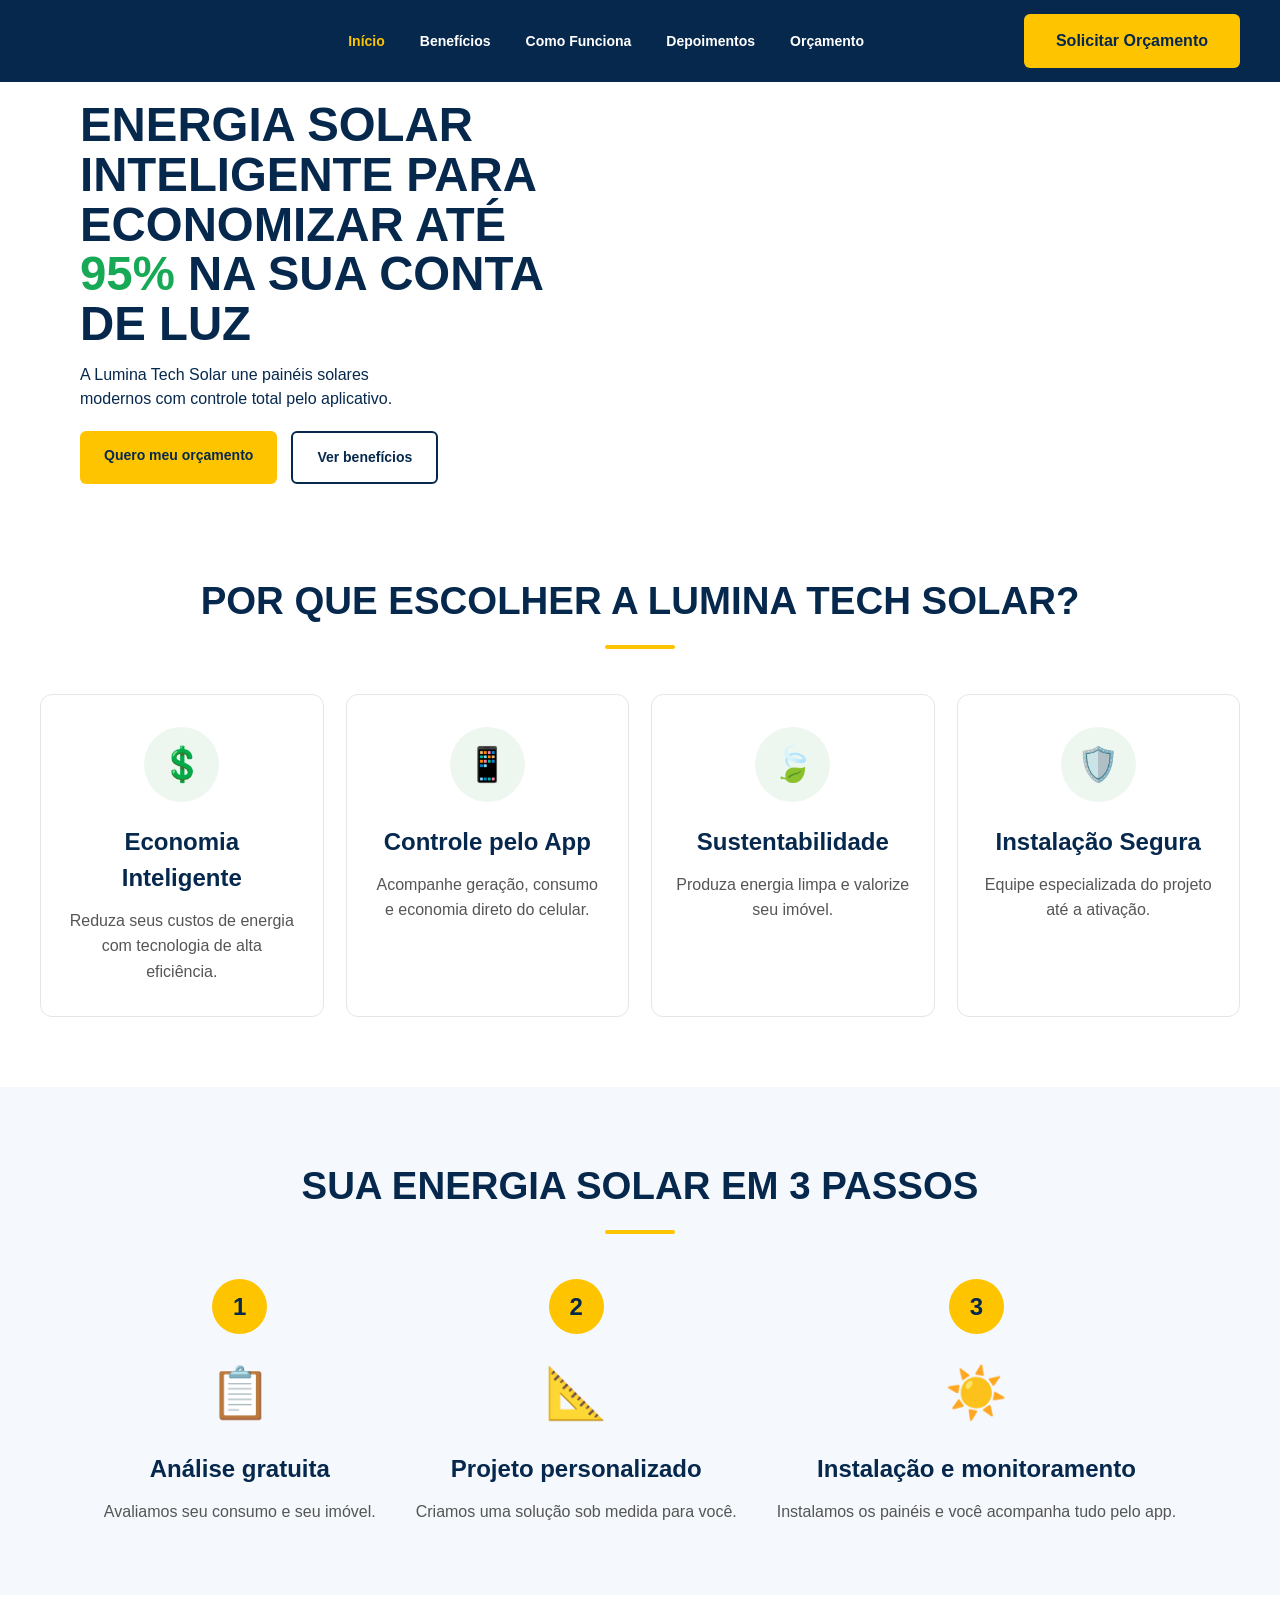
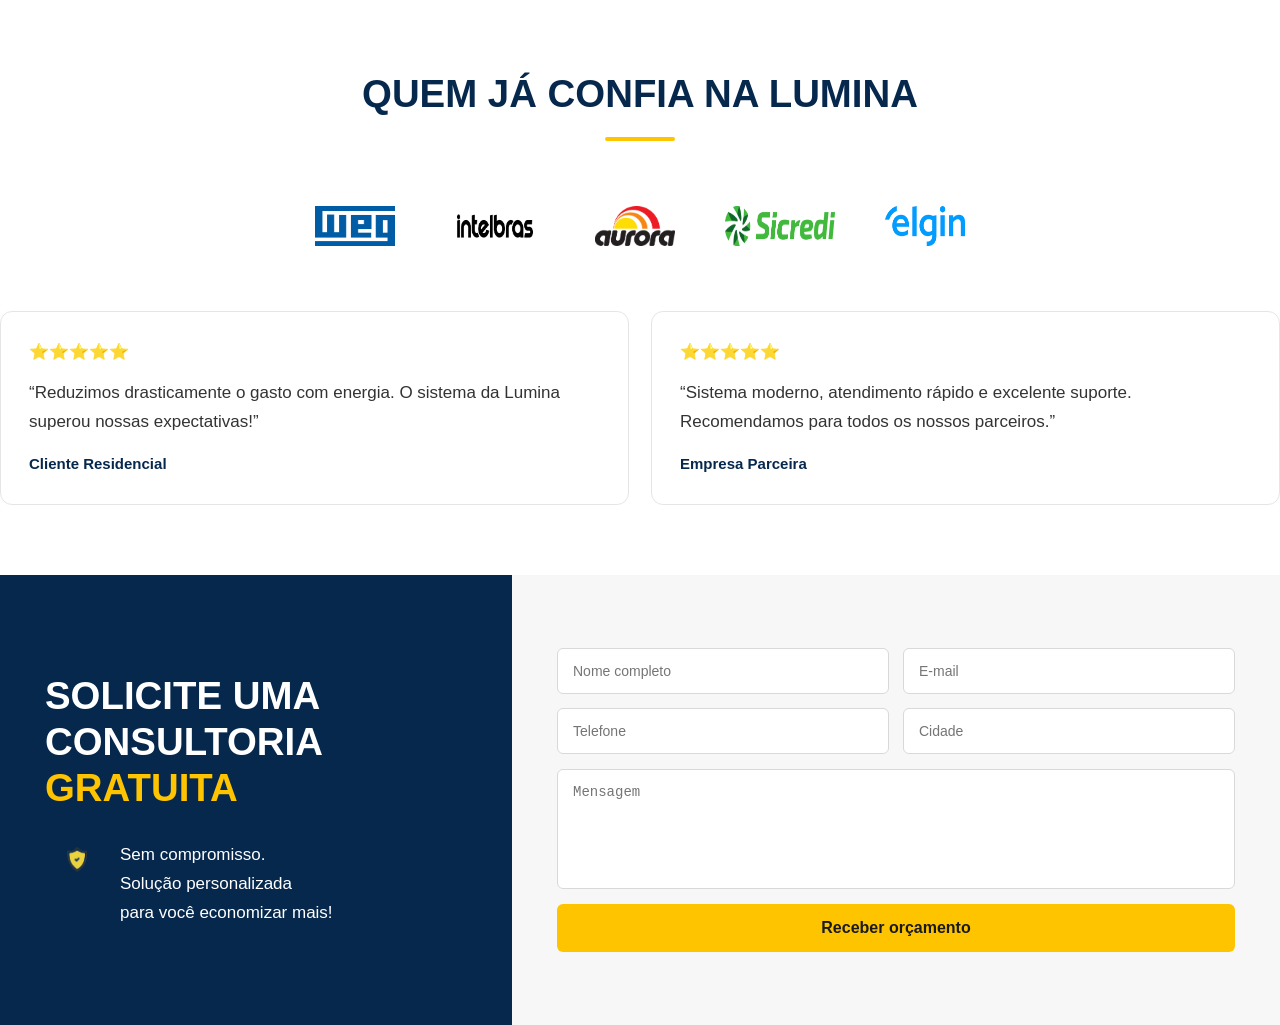
==== HTML/index.html @ a2de1cc2 "arrumei os passos no mobile, e alterei a logo" ====
<!DOCTYPE html>
    <html lang="pt-br">

    <head>
        <meta charset="UTF-8">
        <title>Lumina Tech Solar</title>
        <link rel="stylesheet" href="../CSS/style.css">
    </head>

    <body>

        <header class="topo">
            <div class="logo">
                <img src="../Assets/luminatechsolar.png" alt="Lumina Tech Solar">
                </div>
            </div>

            <nav>
                <a class="ativo" href="#">Início</a>
                <a href="#">Benefícios</a>
                <a href="#">Como Funciona</a>
                <a href="#">Depoimentos</a>
                <a href="#">Orçamento</a>
            </nav>

            <a class="btn-topo" href="#">Solicitar Orçamento</a>
        </header>

        <section class="banner">
            <div class="texto-banner">
                <h1>
                    ENERGIA SOLAR<br>
                    INTELIGENTE PARA<br>
                    ECONOMIZAR ATÉ<br>
                    <strong>95%</strong> NA SUA CONTA<br>
                    DE LUZ
                </h1>

                <p>
                    A Lumina Tech Solar une painéis solares<br>
                    modernos com controle total pelo aplicativo.
                </p>

                <div class="botoes">
                    <a class="btn-amarelo" href="#">Quero meu orçamento</a>
                    <a class="btn-branco" href="#">Ver benefícios</a>
                </div>
            </div>
        </section>

        <section class="beneficios">
            <div class="container">

                <h2>POR QUE ESCOLHER A LUMINA TECH SOLAR?</h2>
                <div class="linha"></div>

                <div class="cards-beneficios">

                    <div class="card">
                        <div class="icone">💲</div>
                        <h3>Economia Inteligente</h3>
                        <p>
                            Reduza seus custos
                            de energia com
                            tecnologia de alta
                            eficiência.
                        </p>
                    </div>

                    <div class="card">
                        <div class="icone">📱</div>
                        <h3>Controle pelo App</h3>
                        <p>
                            Acompanhe geração,
                            consumo e economia
                            direto do celular.
                        </p>
                    </div>

                    <div class="card">
                        <div class="icone">🍃</div>
                        <h3>Sustentabilidade</h3>
                        <p>
                            Produza energia limpa
                            e valorize
                            seu imóvel.
                        </p>
                    </div>

                    <div class="card">
                        <div class="icone">🛡️</div>
                        <h3>Instalação Segura</h3>
                        <p>
                            Equipe especializada
                            do projeto até
                            a ativação.
                        </p>
                    </div>

                </div>

        </section>



        <section class="passos">

            <h2>SUA ENERGIA SOLAR EM 3 PASSOS</h2>
            <div class="linha"></div>

            <div class="etapas">

                <div class="etapa">
                    <div class="numero">1</div>
                    <div class="icone-passo">📋</div>

                    <h3>Análise gratuita</h3>

                    <p>
                        Avaliamos seu consumo
                        e seu imóvel.
                    </p>
                </div>

                <div class="etapa">
                    <div class="numero">2</div>
                    <div class="icone-passo">📐</div>

                    <h3>Projeto personalizado</h3>

                    <p>
                        Criamos uma solução sob
                        medida para você.
                    </p>
                </div>

                <div class="etapa">
                    <div class="numero">3</div>
                    <div class="icone-passo">☀️</div>

                    <h3>Instalação e monitoramento</h3>

                    <p>
                        Instalamos os painéis e você
                        acompanha tudo pelo app.
                    </p>
                </div>

            </div>

        </section>



        <section class="clientes">

            <h2>QUEM JÁ CONFIA NA LUMINA</h2>
            <div class="linha"></div>

            <div class="logos">

            <img src="../assets/weg_logo.png" alt="WEG" width="80px" height="40px"> 
            <img src="../assets/intelbras_logo.webp" alt="Intelbras" width="100px" height="80px">
                <img src="../assets/aurora_logo.png" alt="Aurora" width="80px" height="40px">
                <img src="../assets/sicredi_logo.png" alt="Sicredi" width="110px" height="40px">
                <img src="../assets/elgin_logo.png" alt="Elgin" width="80px" height="40px">

            </div>

            <div class="depoimentos">

                <div class="depoimento">
                    ⭐⭐⭐⭐⭐

                    <p>
                        “Reduzimos drasticamente o gasto
                        com energia. O sistema da Lumina
                        superou nossas expectativas!”
                    </p>

                    <strong>Cliente Residencial</strong>
                </div>

                <div class="depoimento">
                    ⭐⭐⭐⭐⭐

                    <p>
                        “Sistema moderno, atendimento rápido
                        e excelente suporte. Recomendamos
                        para todos os nossos parceiros.”
                    </p>

                    <strong>Empresa Parceira</strong>
                </div>

            </div>
            </div>
        </section>

        <section class="orcamento">
            <div class="parte-azul">
                <div class="mensagem-parte-azul">
                    SOLICITE UMA <br>CONSULTORIA <br><strong>GRATUITA</strong>
                </div>
                <div class="outra-mensagem-parte-azul">
                    <img src="../assets/escudo_imagem.png" alt="" width="35px" height="35px">
                    <p>Sem compromisso. <br> Solução personalizada <br> para você economizar mais!</p>
                </div>
            </div>

            <div class="formulario">
                <div class="campos">
                    <input type="text" placeholder="Nome completo">
                    <input type="email" placeholder="E-mail">
                    <input type="tel" placeholder="Telefone">
                    <input type="text" placeholder="Cidade">
                </div>
                <textarea placeholder="Mensagem"></textarea>
                <button type="submit">Receber orçamento</button>
            </div>
        </section>

    </body>

    </html>
---- CSS/style.css ----
/* RESET */

* {
  margin: 0;
  padding: 0;
  box-sizing: border-box;
}

/* VARIÁVEIS */

:root {
  --azul: #06284d;
  --azul-claro: #f5f8fc;
  --amarelo: #ffc400;
  --verde: #18a957;
  --cinza: #555;
  --borda: #e5e5e5;
  --branco: #ffffff;

  --radius: 6px;
  --radius-lg: 12px;

  --transition: 0.3s;
  --shadow-hover: 0 10px 25px rgba(0, 0, 0, 0.08);
}

/* BASE */

html {
  scroll-behavior: smooth;
}

body {
  font-family: Arial, Helvetica, sans-serif;
  background: var(--branco);
  color: var(--azul);

  line-height: 1.5;
  overflow-x: hidden;
}

.container {
  width: 100%;
  max-width: 1450px;
  margin: 0 auto;
  padding: 0 40px;
}

/* TÍTULOS */

.beneficios h2,
.passos h2,
.clientes h2 {
  font-size: clamp(26px, 3vw, 42px);
  font-weight: 900;
  color: var(--azul);
  text-align: center;
}

.linha {
  width: 70px;
  height: 4px;
  margin: 15px auto 45px;

  background: var(--amarelo);
  border-radius: 999px;
}

/* HEADER */

.topo {
  height: 82px;
  padding: 0 40px;

  background: var(--azul);

  display: flex;
  align-items: center;
  justify-content: space-between;
}

.logo {
  display: flex;
  align-items: center;
  gap: 10px;

  height: 100%;
}

.logo img {
  height: 150px;
  width: auto;

  object-fit: contain;

  display: block;
}

.logo:hover {
  opacity: 0.9;
  transition: var(--transition);
}

nav {
  display: flex;
  align-items: center;
  gap: 35px;
}

nav a {
  color: var(--branco);

  text-decoration: none;
  font-size: 14px;
  font-weight: bold;

  transition: var(--transition);
}

nav a:hover,
nav .ativo {
  color: var(--amarelo);
}

/* BOTÕES */

.btn-topo,
.btn-amarelo,
.btn-branco,
button[type="submit"] {
  border-radius: var(--radius);
  font-weight: bold;
  transition: var(--transition);
}

.btn-topo,
.btn-amarelo {
  background: var(--amarelo);
  color: var(--azul);
}

.btn-topo {
  padding: 15px 32px;
  text-decoration: none;
}

.btn-amarelo,
.btn-branco {
  padding: 14px 24px;

  text-decoration: none;
  font-size: 14px;
}

.btn-branco {
  background: var(--branco);
  color: var(--azul);
  border: 2px solid var(--azul);
}

.btn-topo:hover,
.btn-amarelo:hover,
.btn-branco:hover {
  transform: translateY(-2px);
}

button[type="submit"] {
  width: 100%;
  padding: 15px;

  border: none;
  cursor: pointer;

  background: var(--amarelo);
  color: #1a1a1a;

  font-size: 16px;
}

button[type="submit"]:hover {
  background: #e6b000;
}

/* BANNER */

.banner {
  height: 420px;
  padding: 20px 80px;

  display: flex;
  align-items: center;

  background-image:
    linear-gradient(
      to right,
      rgba(255, 255, 255, 0.96) 0%,
      rgba(255, 255, 255, 0.78) 35%,
      rgba(255, 255, 255, 0.12) 65%
    ),
    url("https://images.unsplash.com/photo-1509391366360-2e959784a276?auto=format&fit=crop&w=1600&q=80");

  background-size: cover;
  background-position: center;
}

.texto-banner h1 {
  font-size: clamp(32px, 3.7vw, 54px);
  line-height: 1.05;
}

.texto-banner h1 strong {
  color: var(--verde);
}

.texto-banner p {
  margin-top: 14px;

  color: var(--azul);

  font-size: 16px;
  line-height: 1.5;
}

.botoes {
  display: flex;
  flex-wrap: wrap;
  gap: 14px;

  margin-top: 20px;
}

/* SEÇÕES */

.beneficios,
.passos,
.clientes {
  padding: 70px 0;
}

.beneficios,
.clientes {
  background: var(--branco);
}

.passos {
  background: var(--azul-claro);
  text-align: center;
}

/* CARDS */

.cards-beneficios {
  display: grid;
  grid-template-columns: repeat(4, 1fr);
  gap: 22px;
}

.card,
.depoimento {
  background: var(--branco);

  border: 1px solid var(--borda);
  border-radius: var(--radius-lg);
}

.card {
  padding: 32px 24px;

  text-align: center;

  transition: var(--transition);
}

.card:hover {
  transform: translateY(-5px);
  box-shadow: var(--shadow-hover);
}

.icone {
  width: 75px;
  height: 75px;
  margin: 0 auto 22px;

  display: flex;
  align-items: center;
  justify-content: center;

  background: #edf7ef;
  border-radius: 50%;

  font-size: 34px;
}

.card h3,
.etapa h3 {
  margin-bottom: 12px;

  color: var(--azul);
  font-size: 24px;
}

.card p,
.etapa p {
  color: var(--cinza);

  font-size: 16px;
  line-height: 1.6;
}

/* PASSOS */

.etapas {
  display: flex;
  grid-template-columns: repeat(3, 1fr);
  gap: 40px;
  justify-content: center;
}

.numero {
  width: 55px;
  height: 55px;
  margin: 0 auto 22px;

  display: flex;
  align-items: center;
  justify-content: center;

  background: var(--amarelo);
  border-radius: 50%;

  color: var(--azul);

  font-size: 24px;
  font-weight: bold;
}

.icone-passo {
  margin-bottom: 20px;
  font-size: 50px;
}

/* CLIENTES */

.logos {
  display: flex;
  align-items: center;
  justify-content: center;
  flex-wrap: wrap;
  gap: 50px;

  margin-bottom: 45px;
}

.logos span {
  color: #2d5fa8;

  font-size: clamp(26px, 2vw, 40px);
  font-weight: bold;
}

.depoimentos {
  display: grid;
  grid-template-columns: repeat(2, 1fr);
  gap: 22px;
}

.depoimento {
  padding: 28px;
}

.depoimento p {
  margin: 15px 0;

  color: #333;

  font-size: 17px;
  line-height: 1.7;
}

.depoimento strong {
  color: var(--azul);

  font-size: 15px;
}

/* ORÇAMENTO */

.orcamento {
  display: flex;
  min-height: 450px;
}

.parte-azul,
.formulario {
  display: flex;
  flex-direction: column;
  justify-content: center;
}

.parte-azul {
  width: 40%;
  padding: 50px 45px;

  background: var(--azul);
}

.formulario {
  width: 60%;
  padding: 45px;
  gap: 15px;

  background: #f7f7f7;
}

.mensagem-parte-azul {
  color: var(--branco);

  font-size: clamp(32px, 3vw, 50px);
  font-weight: bold;
  line-height: 1.2;
}

.mensagem-parte-azul strong {
  color: var(--amarelo);
}

.outra-mensagem-parte-azul {
  display: flex;
  align-items: flex-start;
  gap: 15px;

  margin-top: 30px;

  color: var(--branco);

  font-size: 17px;
  line-height: 1.7;
}

.outra-mensagem-parte-azul img {
  width: 60px;
  flex-shrink: 0;
}

/* FORMULÁRIO */

.campos {
  display: grid;
  grid-template-columns: repeat(2, 1fr);
  gap: 14px;
}

.campos input,
textarea {
  width: 100%;
  padding: 14px 15px;

  background: var(--branco);

  border: 1px solid #d9d9d9;
  border-radius: var(--radius);

  outline: none;

  font-size: 14px;
}

textarea {
  min-height: 120px;
  resize: none;
}

/* RESPONSIVIDADE */

@media (max-width: 1100px) {

  .cards-beneficios {
    grid-template-columns: repeat(2, 1fr);
  }

  .etapas {
    grid-template-columns: 1fr;
  }

  .orcamento {
    flex-direction: column;
  }

  .parte-azul,
  .formulario {
    width: 100%;
  }
}

@media (max-width: 900px) {

  .container {
    padding: 0 25px;
  }

  .topo {
    height: auto;
    padding: 20px;

    flex-wrap: wrap;
    gap: 20px;
  }

  nav {
    justify-content: center;
    flex-wrap: wrap;
    gap: 18px;
  }

  .banner {
    padding: 70px 35px;
    min-height: auto;
  }

  .beneficios,
  .passos,
  .clientes {
    padding: 55px 0;
  }

  .depoimentos {
    grid-template-columns: 1fr;
  }
}

@media (max-width: 600px) {

  .container {
    padding: 0 18px;
  }

  .banner {
    min-height: 360px;
    padding: 40px 22px;
  }

  .texto-banner {
    max-width: 100%;
  }

  .texto-banner h1 {
    font-size: 36px;
  }

  .texto-banner p,
  .card p,
  .etapa p,
  .depoimento p {
    font-size: 15px;
  }

  .cards-beneficios,
  .campos {
    grid-template-columns: 1fr;
  }

  .botoes {
    flex-direction: column;
  }

  .botoes a {
    width: 100%;
    text-align: center;
  }

  .card h3,
  .etapa h3 {
    font-size: 20px;
  }

  .icone {
    width: 65px;
    height: 65px;

    font-size: 28px;
  }

  .icone-passo {
    font-size: 42px;
  }
}
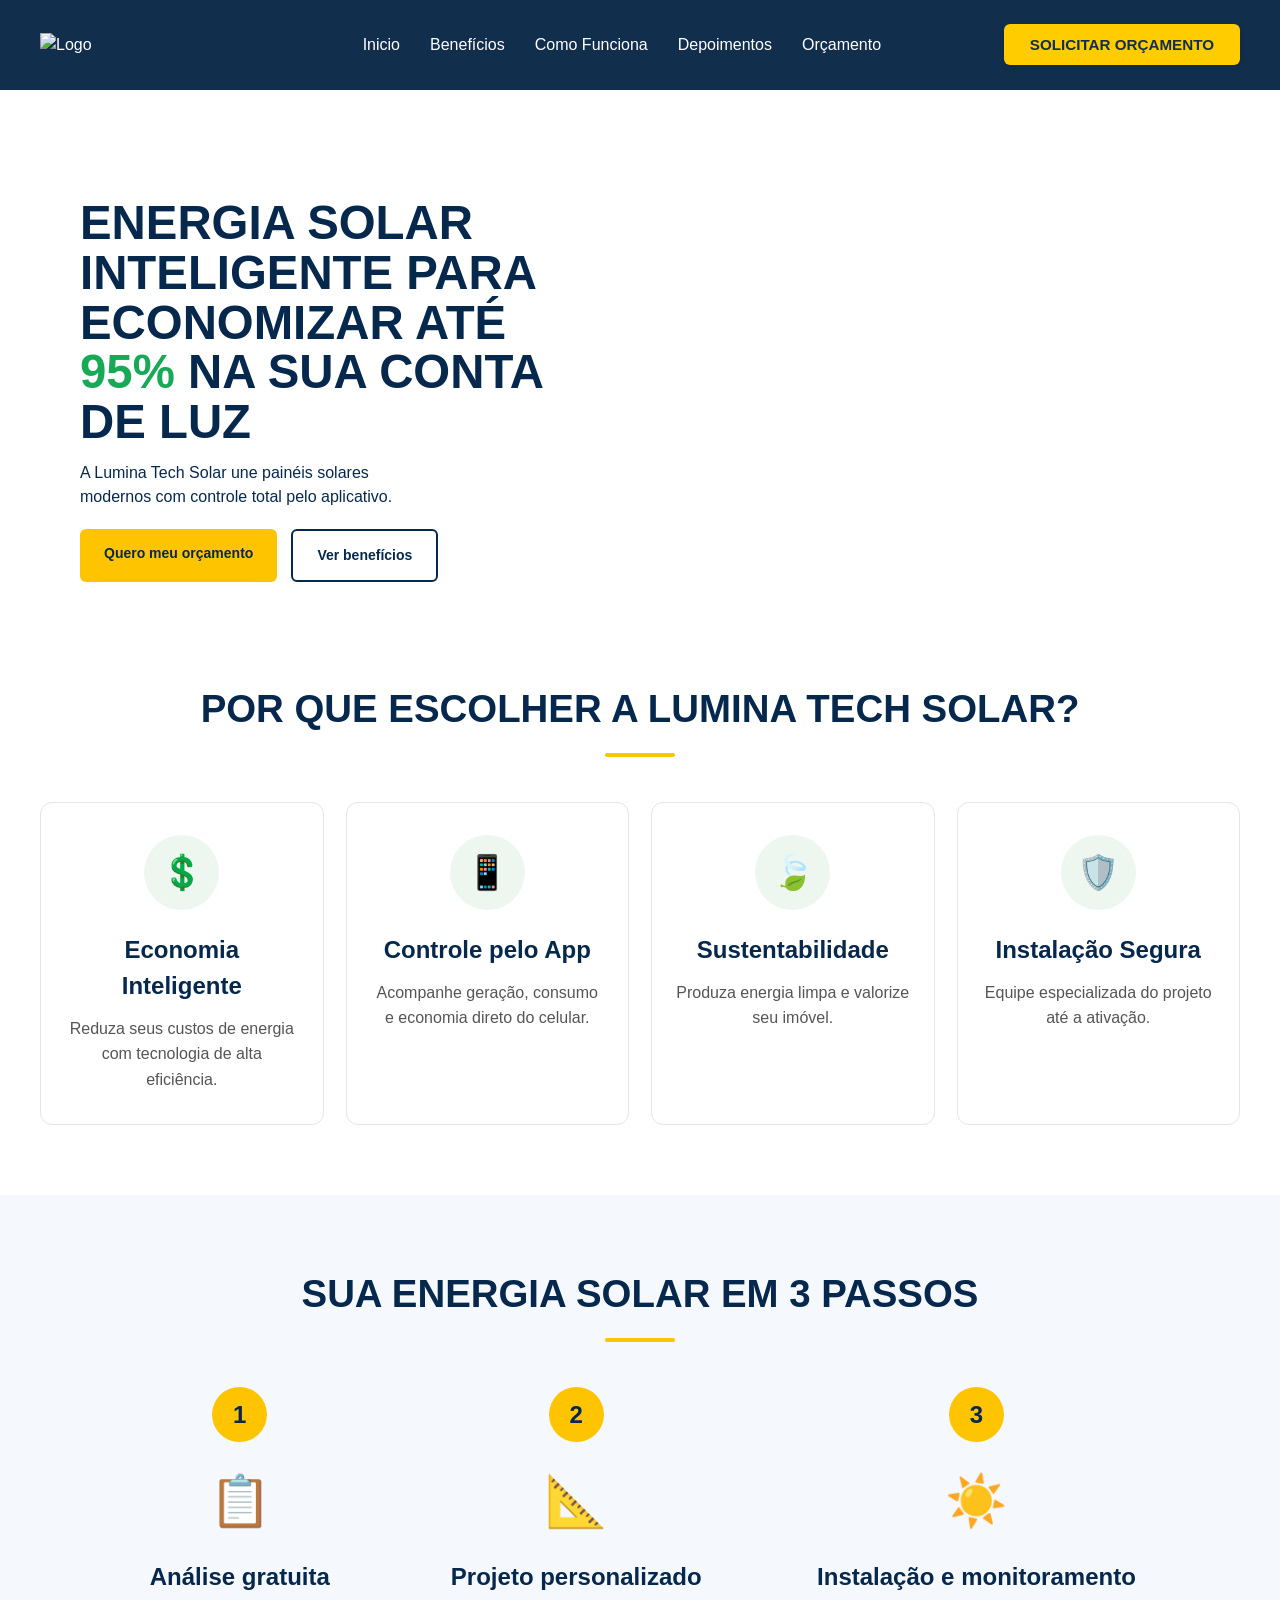
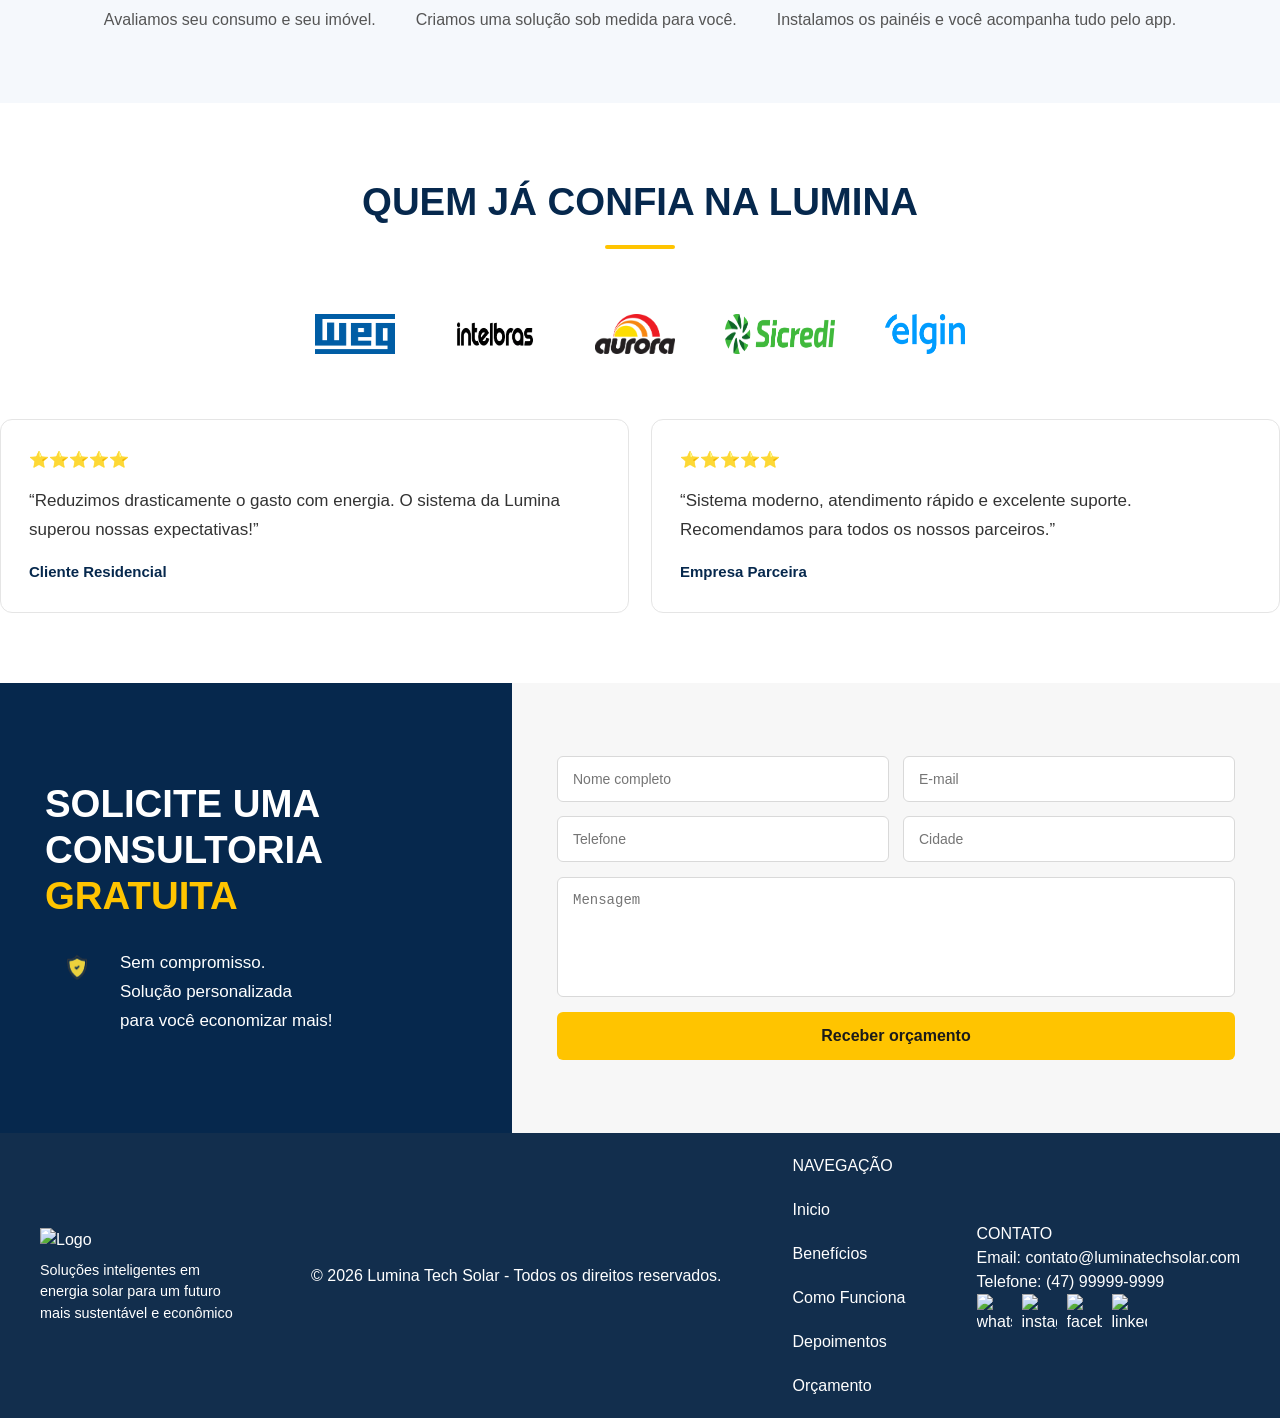
==== commit 34377d9b: "tentativa de correção geral" ====
--- a/HTML/index.html
+++ b/HTML/index.html
@@ -9,22 +9,29 @@
 
     <body>
 
-        <header class="topo">
-            <div class="logo">
-                <img src="../Assets/luminatechsolar.png" alt="Lumina Tech Solar">
-                </div>
-            </div>
-
-            <nav>
-                <a class="ativo" href="#">Início</a>
-                <a href="#">Benefícios</a>
-                <a href="#">Como Funciona</a>
-                <a href="#">Depoimentos</a>
-                <a href="#">Orçamento</a>
-            </nav>
-
-            <a class="btn-topo" href="#">Solicitar Orçamento</a>
-        </header>
+    <header>
+    <div class="barra_superior">
+
+        <div class="logo">
+            <img src="../Assets/luminatechsolar.png" style="width: 200px; height: auto;" alt="Logo">
+        </div>
+
+        <nav>
+            <ul class="opçoes">
+                <li><a href="#">Inicio</a></li>
+                <li><a href="#">Benefícios</a></li>
+                <li><a href="#">Como Funciona</a></li>
+                <li><a href="#">Depoimentos</a></li>
+                <li><a href="#">Orçamento</a></li>
+            </ul>
+        </nav>
+
+        <div class="Botao_Orçamento">
+            <button>Solicitar Orçamento</button>
+        </div>
+
+    </div> 
+</header>
 
         <section class="banner">
             <div class="texto-banner">
@@ -220,6 +227,37 @@
             </div>
         </section>
 
+        
+    <footer>
+        <div class="Final_Pagina">
+            <div class="logo2"><img src="Foto/Logo.png" style="width: 200px; height: auto;" alt="Logo">
+            <p>Soluções inteligentes em energia solar para um futuro mais sustentável e econômico</p>
+            </div>
+            <p>© 2026 Lumina Tech Solar - Todos os direitos reservados.</p>
+            <ul class="navegaçao">
+                <p> NAVEGAÇÃO</p>
+                <li><a href="#">Inicio</a></li>
+                <li><a href="#">Benefícios</a></li>
+                <li><a href="#">Como Funciona</a></li>
+                <li><a href="#">Depoimentos</a></li>
+                <li><a href="#">Orçamento</a></li>
+            </ul>
+
+
+            <div class="contato">
+            <p>CONTATO</p>
+            <p>Email: contato@luminatechsolar.com</p>
+            <p>Telefone: (47) 99999-9999</p>
+                <div class="redes-sociais">
+                <img src="../Assets/whatsapp.png" style="width: 35px; height: 35px; object-fit: contain;" alt="whatsapp"> 
+                <img src="../Assets/instagram.png" style="width: 35px; height: 35px; object-fit: contain;" alt="instagram">
+                <img src="../Assets/facebook.png"  style="width: 35px; height: 35px; object-fit: contain;" alt="facebook">
+                <img src="../Assets/linkedin.png" style="width: 35px; height: 35px; object-fit: contain;" alt="linkedin">
+                </div>
+            </div>
+        </div>
+    </footer>
+    
     </body>
 
     </html>
--- a/CSS/style.css
+++ b/CSS/style.css
@@ -66,41 +66,6 @@
   border-radius: 999px;
 }
 
-/* HEADER */
-
-.topo {
-  height: 82px;
-  padding: 0 40px;
-
-  background: var(--azul);
-
-  display: flex;
-  align-items: center;
-  justify-content: space-between;
-}
-
-.logo {
-  display: flex;
-  align-items: center;
-  gap: 10px;
-
-  height: 100%;
-}
-
-.logo img {
-  height: 150px;
-  width: auto;
-
-  object-fit: contain;
-
-  display: block;
-}
-
-.logo:hover {
-  opacity: 0.9;
-  transition: var(--transition);
-}
-
 nav {
   display: flex;
   align-items: center;
@@ -182,11 +147,10 @@
 }
 
 /* BANNER */
-
 .banner {
-  height: 420px;
+  height: 520px;
   padding: 20px 80px;
-
+  padding-top: 100px;
   display: flex;
   align-items: center;
 
@@ -470,117 +434,153 @@
   resize: none;
 }
 
-/* RESPONSIVIDADE */
-
-@media (max-width: 1100px) {
-
-  .cards-beneficios {
-    grid-template-columns: repeat(2, 1fr);
+/* PARTE DO CRISTIAN */
+
+/* Estilos para a barra superior */
+
+.barra_superior {
+    font-family: 'Arial', sans-serif;
+    background-color: #122E4D;
+    color: white;
+    padding: 0 40px;
+    display: flex;
+    justify-content: space-between;
+    align-items: center;
+    border-bottom: 1px solid #122E4D;
+    height: 90px;
+}
+
+.logo {
+  display: flex;
+  align-items: center;
+  gap: 10px;
+}
+
+.logo img {
+  width: auto;
+}
+
+.logo:hover {
+  opacity: 0.9;
+  transition: var(--transition);
+}
+
+/* NAV */
+.barra_superior .opçoes {
+    list-style: none;
+    display: flex;
+    gap: 30px;
+}
+
+.barra_superior .opçoes a {
+    color: white;
+    text-decoration: none;
+    font-size: 1em;
+    font-weight: 300;
+    transition: color 0.3s ease;
+}
+
+.barra_superior .opçoes a:hover {
+    color: #ffcc00;
+}
+
+/* BOTÃO */
+.barra_superior .Botao_Orçamento button {
+    background-color: #ffcc00;
+    color: #122E4D;
+    border: none;
+    padding: 12px 26px;
+    font-size: 0.95em;
+    font-weight: 700;
+    text-transform: uppercase;
+    cursor: pointer;
+    border-radius: 6px;
+    transition: all 0.3s ease;
+    box-shadow: 0 2px 5px rgba(0,0,0,0.15);
+}
+
+.barra_superior .Botao_Orçamento button:hover {
+    background-color: #e6b800;
+    transform: translateY(-2px);
+    box-shadow: 0 4px 12px rgba(230, 184, 0, 0.3);
+}
+
+.Final_Pagina {
+    font-family: 'Arial', sans-serif;
+    background-color: #122E4D;
+    color: white;
+    padding: 20px 40px;
+    display: flex;
+    justify-content: space-between;
+    align-items: center;
+    border-top: 1px solid #122E4D;
+}
+
+.Final_Pagina .navegaçao {
+    list-style: none;
+    display: flex;
+    gap: 20px;
+    flex-direction: column;
+}
+
+.Final_Pagina .navegaçao a:hover {
+    color: #ffcc00;
+}
+
+.Final_Pagina .navegaçao a {
+    color: white;
+    text-decoration: none;
+    font-size: 1.0em;
+    font-weight: 300;
+    transition: color 0.3s ease;
+}
+
+
+.redes-sociais {
+    display: flex;
+    gap: 10px;
+    align-items: center;
+}
+
+.Final_Pagina .logo2 {
+    display: flex;
+    flex-direction: column;
+    align-items: flex-start;
+    gap: 8px;
+    
+}
+
+.Final_Pagina .logo2 p {
+     margin: 0;
+  font-size: 0.9em;
+  max-width: 200px;
+}
+
+@media (max-width: 768px) {
+
+  .barra_superior {
+    padding: 10px 12px;
+    height: auto;
+    gap: 10px;
   }
 
-  .etapas {
-    grid-template-columns: 1fr;
+  .logo img {
+    width: 110px;
+    height: auto;
   }
 
-  .orcamento {
-    flex-direction: column;
+  .barra_superior .opçoes {
+    gap: 12px;
   }
 
-  .parte-azul,
-  .formulario {
-    width: 100%;
+  .barra_superior .opçoes a {
+    font-size: 12px;
   }
-}
-
-@media (max-width: 900px) {
-
-  .container {
-    padding: 0 25px;
-  }
-
-  .topo {
-    height: auto;
-    padding: 20px;
-
-    flex-wrap: wrap;
-    gap: 20px;
-  }
-
-  nav {
-    justify-content: center;
-    flex-wrap: wrap;
-    gap: 18px;
-  }
-
-  .banner {
-    padding: 70px 35px;
-    min-height: auto;
-  }
-
-  .beneficios,
-  .passos,
-  .clientes {
-    padding: 55px 0;
-  }
-
-  .depoimentos {
-    grid-template-columns: 1fr;
-  }
-}
-
-@media (max-width: 600px) {
-
-  .container {
-    padding: 0 18px;
-  }
-
-  .banner {
-    min-height: 360px;
-    padding: 40px 22px;
-  }
-
-  .texto-banner {
-    max-width: 100%;
-  }
-
-  .texto-banner h1 {
-    font-size: 36px;
-  }
-
-  .texto-banner p,
-  .card p,
-  .etapa p,
-  .depoimento p {
-    font-size: 15px;
-  }
-
-  .cards-beneficios,
-  .campos {
-    grid-template-columns: 1fr;
-  }
-
-  .botoes {
-    flex-direction: column;
-  }
-
-  .botoes a {
-    width: 100%;
-    text-align: center;
-  }
-
-  .card h3,
-  .etapa h3 {
-    font-size: 20px;
-  }
-
-  .icone {
-    width: 65px;
-    height: 65px;
-
-    font-size: 28px;
-  }
-
-  .icone-passo {
-    font-size: 42px;
+
+  .barra_superior .Botao_Orçamento button {
+    padding: 6px 10px;
+    font-size: 10px;
+    white-space: nowrap;
+    transform: scale(0.85);
   }
 }
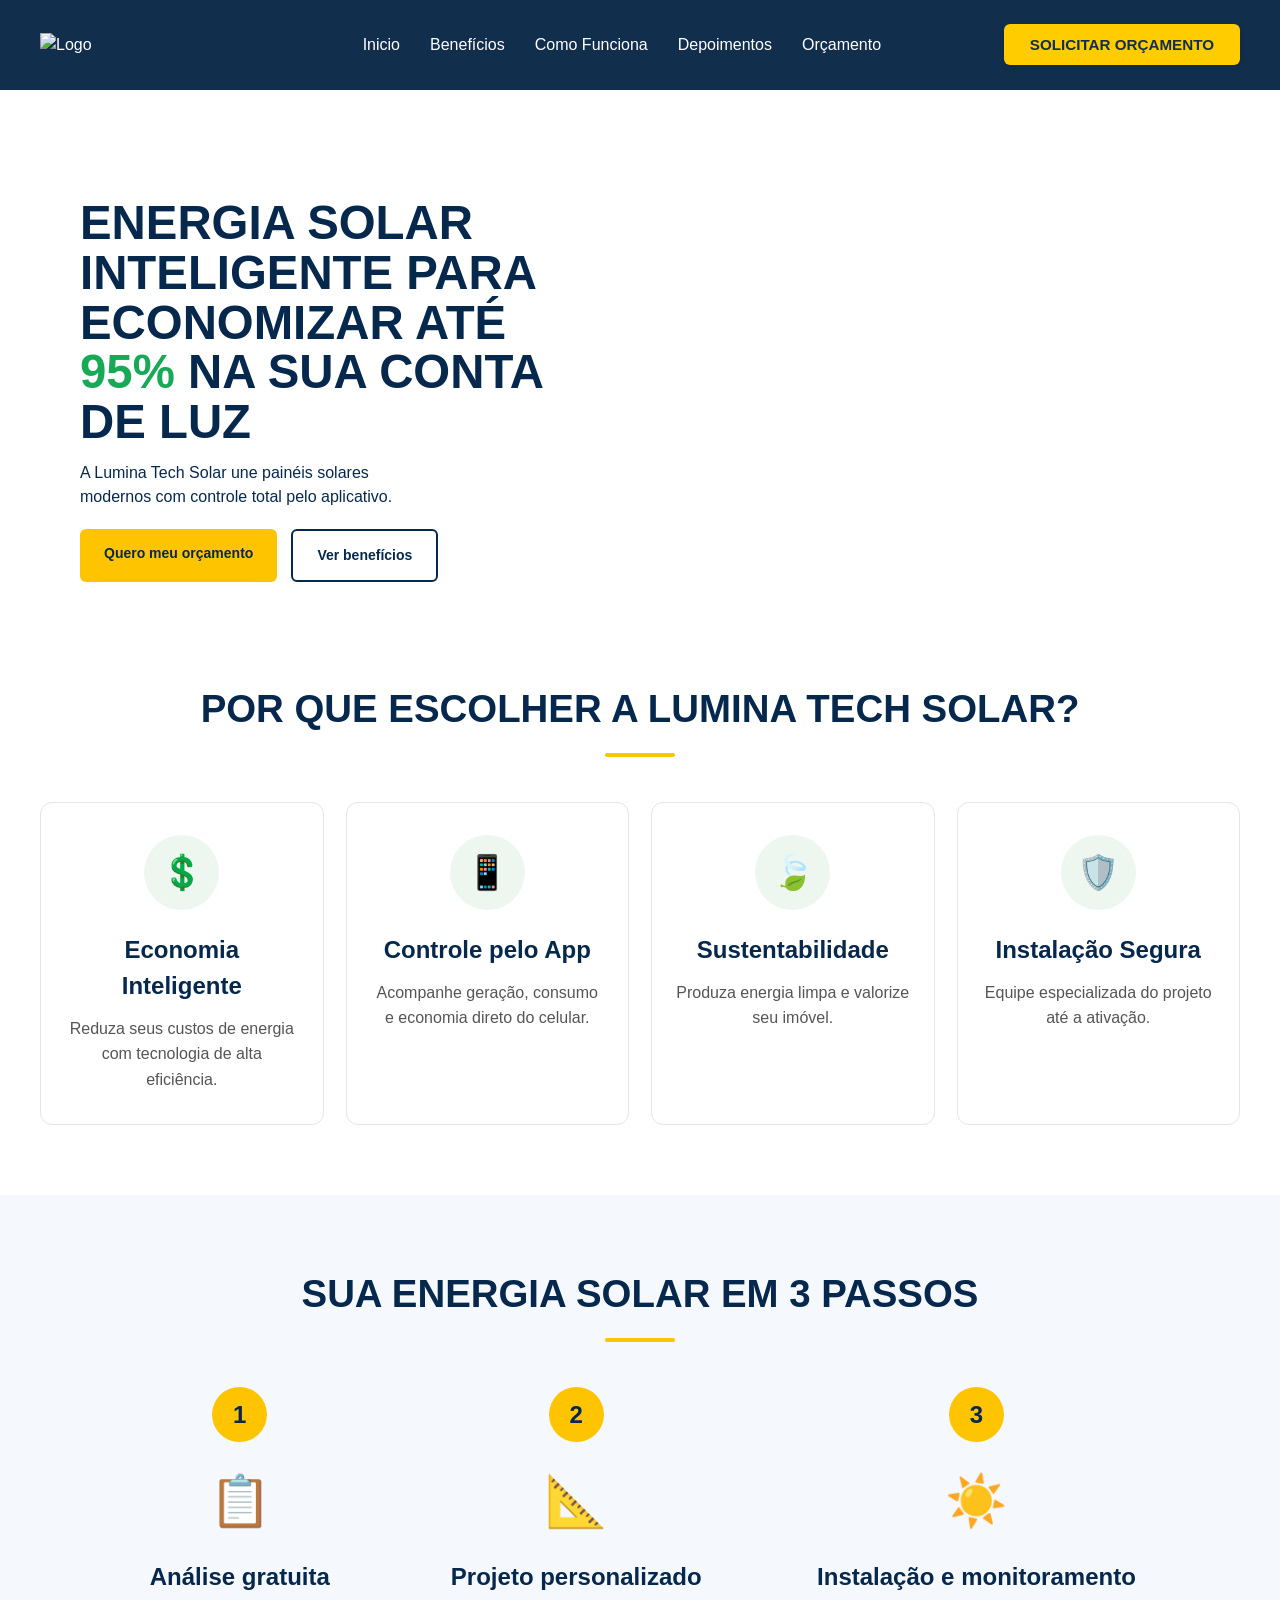
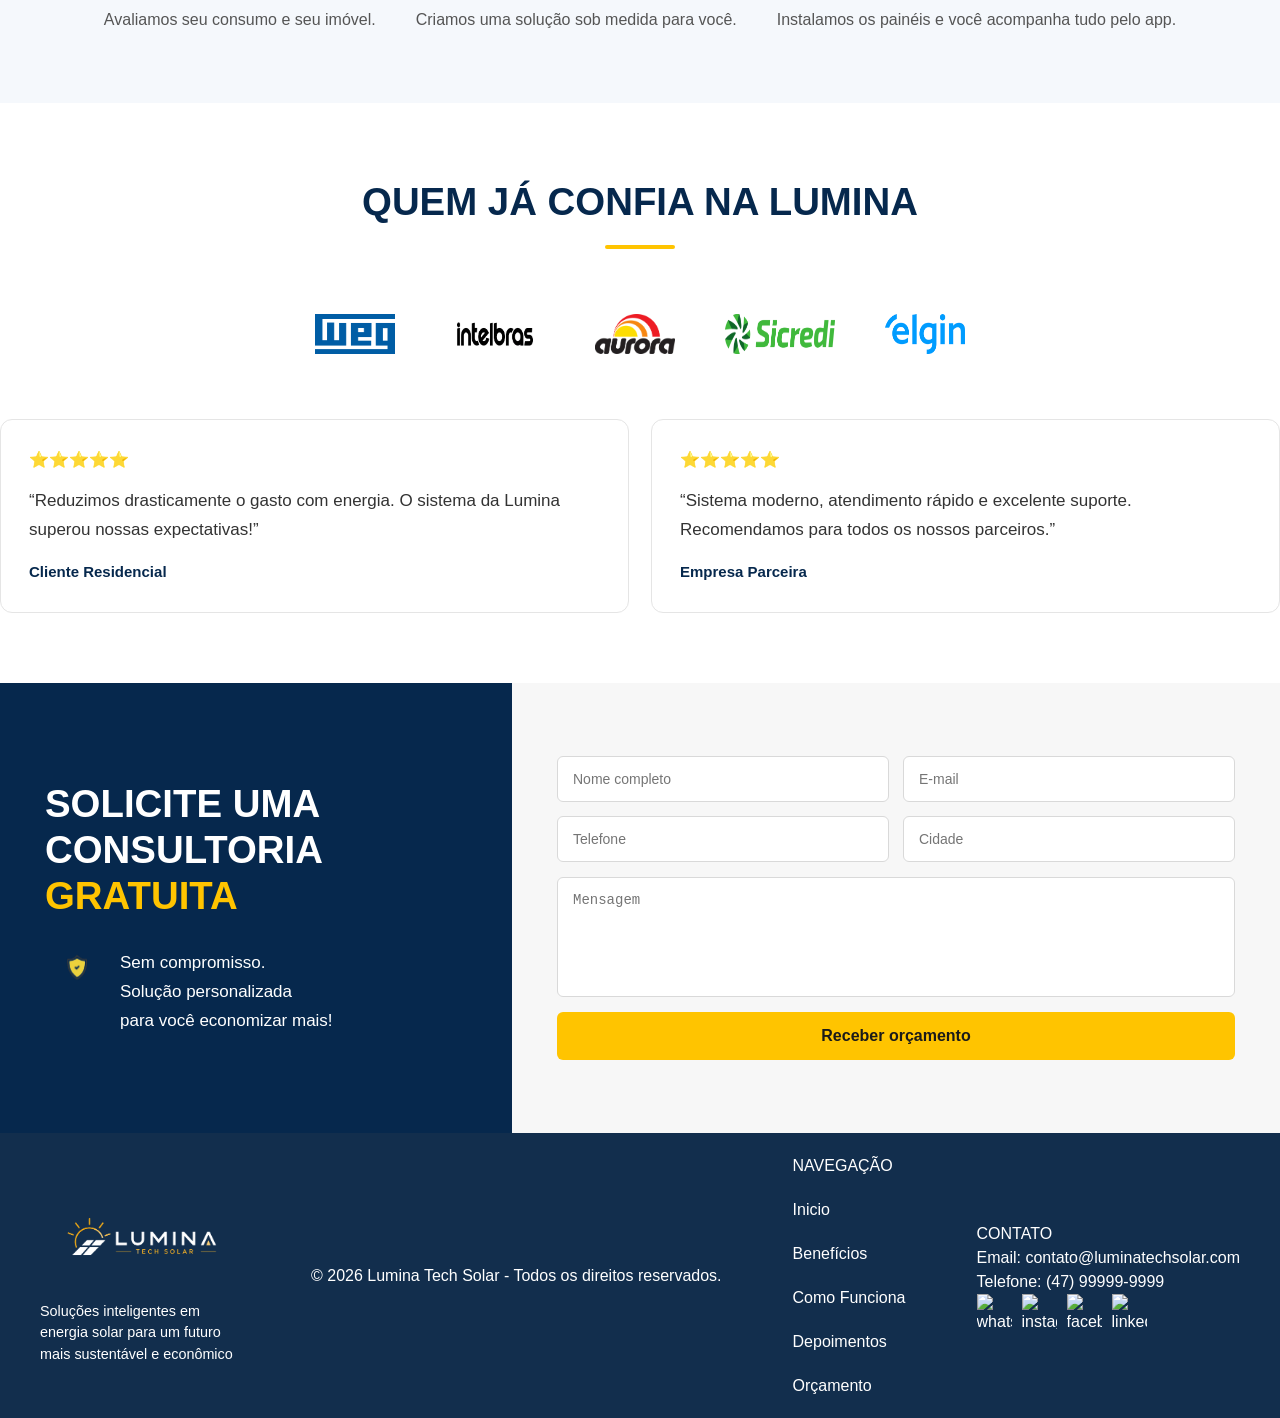
==== commit e2cf1f3a: "Mudança de Logo na parte de footer" ====
--- a/HTML/index.html
+++ b/HTML/index.html
@@ -230,7 +230,7 @@
         
     <footer>
         <div class="Final_Pagina">
-            <div class="logo2"><img src="Foto/Logo.png" style="width: 200px; height: auto;" alt="Logo">
+            <div class="logo2"><img src="../assets/luminatechsolar.png" alt="Logo">
             <p>Soluções inteligentes em energia solar para um futuro mais sustentável e econômico</p>
             </div>
             <p>© 2026 Lumina Tech Solar - Todos os direitos reservados.</p>
--- a/CSS/style.css
+++ b/CSS/style.css
@@ -556,6 +556,10 @@
   max-width: 200px;
 }
 
+.logo2 img {
+  width: 200px;
+}
+
 @media (max-width: 768px) {
 
   .barra_superior {
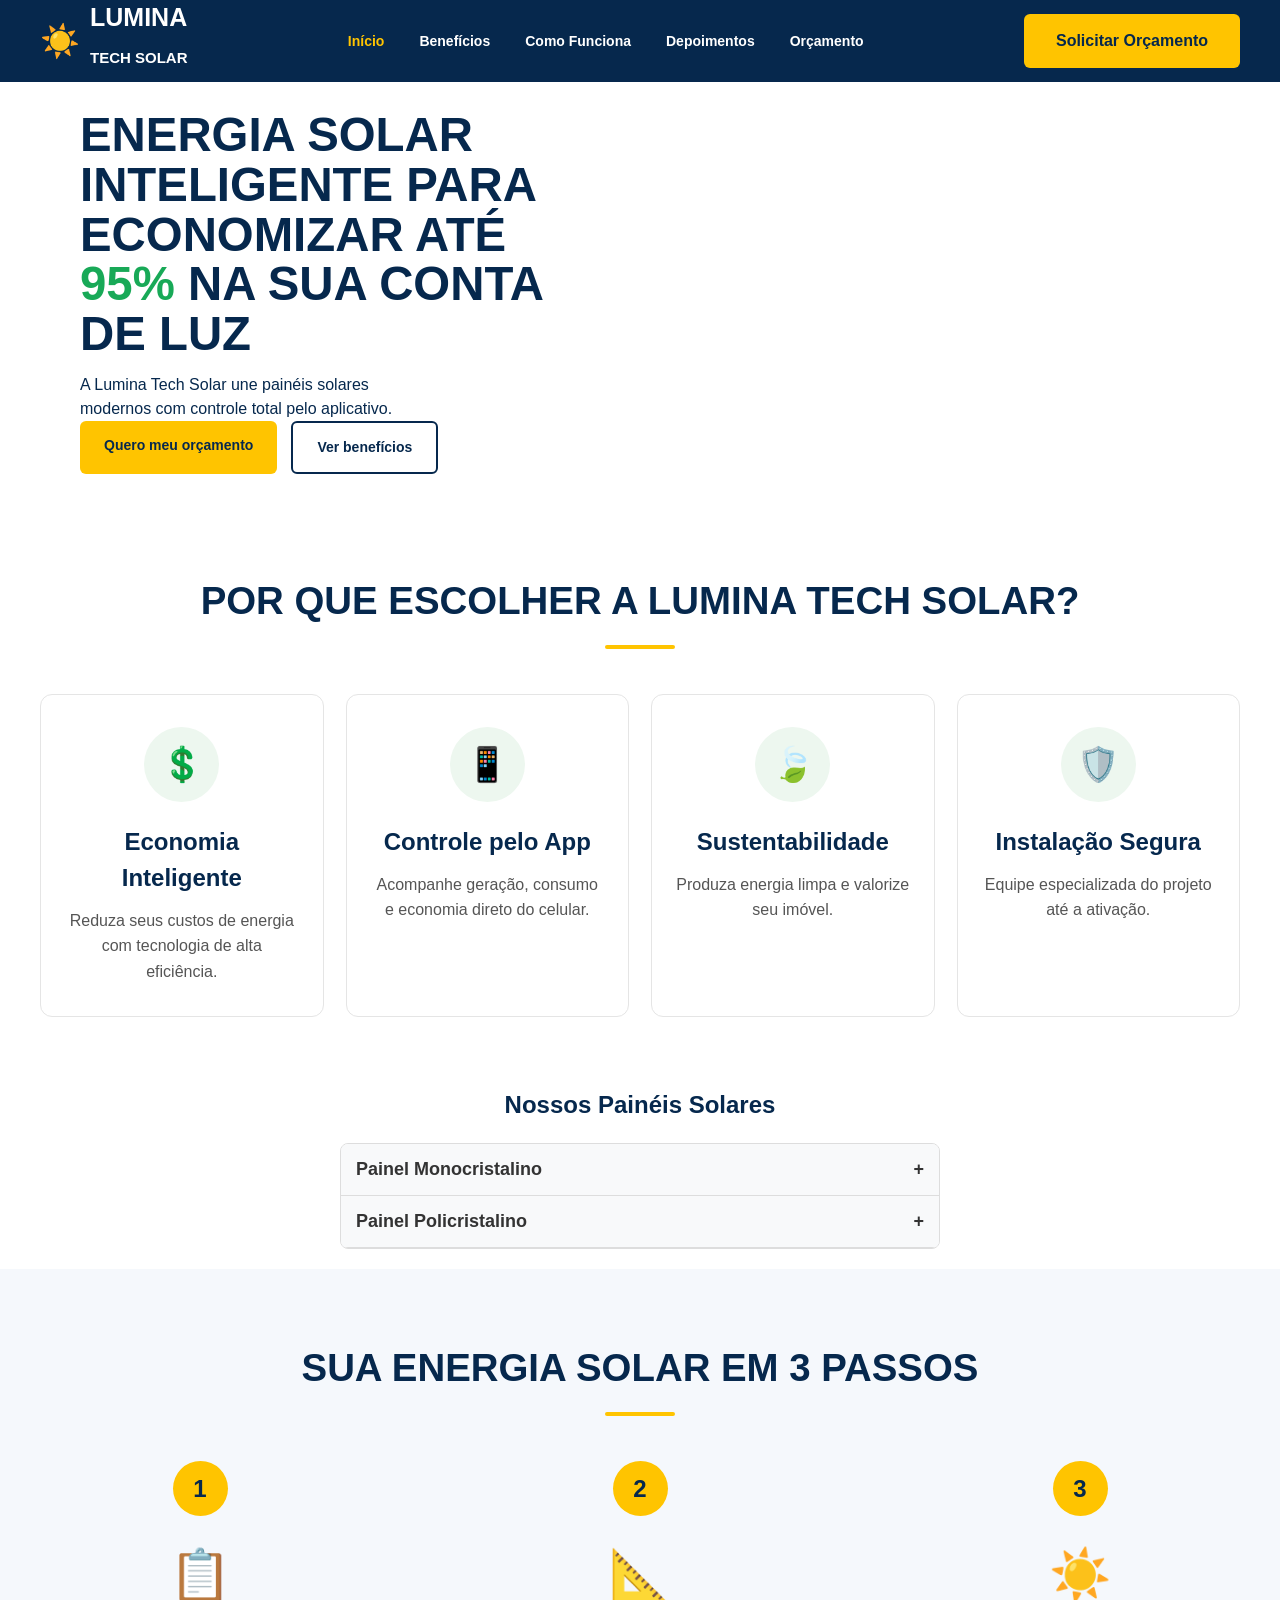
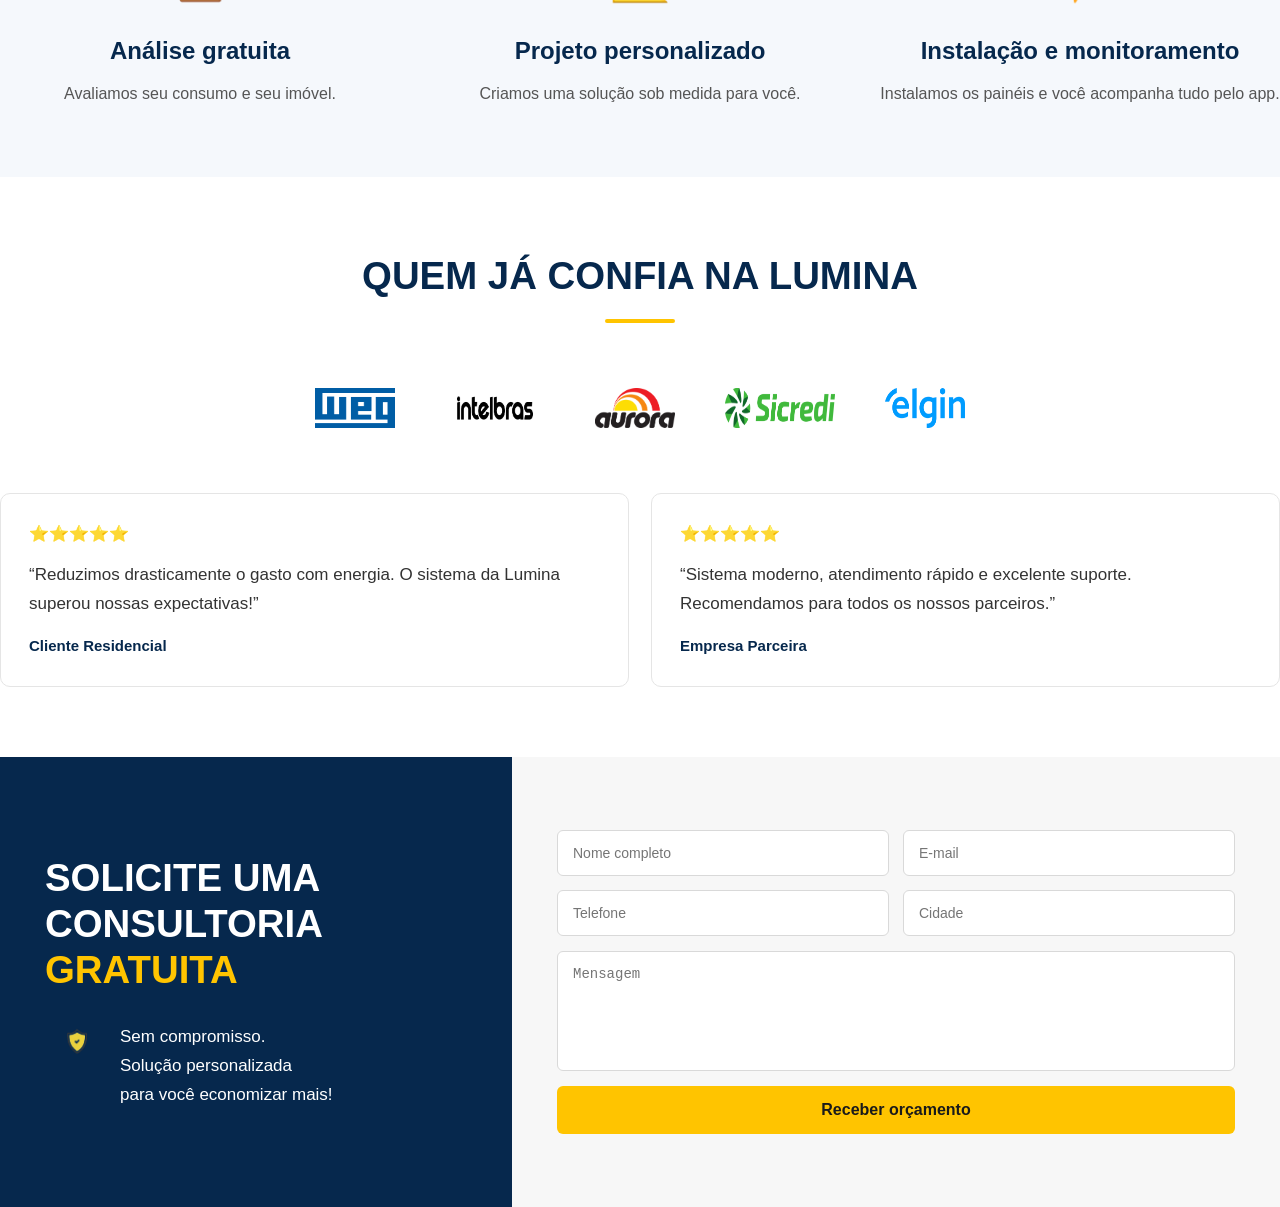
==== commit fce4badc: "Implementação do Acordeão no Site" ====
--- a/HTML/index.html
+++ b/HTML/index.html
@@ -1,263 +1,246 @@
-    <!DOCTYPE html>
-    <html lang="pt-br">
-
-    <head>
-        <meta charset="UTF-8">
-        <title>Lumina Tech Solar</title>
-        <link rel="stylesheet" href="../CSS/style.css">
-    </head>
-
-    <body>
-
-    <header>
-    <div class="barra_superior">
-
+<!DOCTYPE html>
+<html lang="pt-br">
+
+<head>
+    <meta charset="UTF-8">
+    <title>Lumina Tech Solar</title>
+    <link rel="stylesheet" href="../CSS/style.css">
+</head>
+
+<body>
+
+    <header class="topo">
         <div class="logo">
-            <img src="../Assets/luminatechsolar.png" style="width: 200px; height: auto;" alt="Logo">
+            ☀️
+            <div>
+                <h2>LUMINA</h2>
+                <span>TECH SOLAR</span>
+            </div>
         </div>
 
         <nav>
-            <ul class="opçoes">
-                <li><a href="#">Inicio</a></li>
-                <li><a href="#">Benefícios</a></li>
-                <li><a href="#">Como Funciona</a></li>
-                <li><a href="#">Depoimentos</a></li>
-                <li><a href="#">Orçamento</a></li>
-            </ul>
+            <a class="ativo" href="#">Início</a>
+            <a href="#">Benefícios</a>
+            <a href="#">Como Funciona</a>
+            <a href="#">Depoimentos</a>
+            <a href="#">Orçamento</a>
         </nav>
 
-        <div class="Botao_Orçamento">
-            <button>Solicitar Orçamento</button>
-        </div>
-
-    </div> 
-</header>
-
-        <section class="banner">
-            <div class="texto-banner">
-                <h1>
-                    ENERGIA SOLAR<br>
-                    INTELIGENTE PARA<br>
-                    ECONOMIZAR ATÉ<br>
-                    <strong>95%</strong> NA SUA CONTA<br>
-                    DE LUZ
-                </h1>
-
-                <p>
-                    A Lumina Tech Solar une painéis solares<br>
-                    modernos com controle total pelo aplicativo.
-                </p>
-
-                <div class="botoes">
-                    <a class="btn-amarelo" href="#">Quero meu orçamento</a>
-                    <a class="btn-branco" href="#">Ver benefícios</a>
-                </div>
-            </div>
-        </section>
-
-        <section class="beneficios">
-            <div class="container">
-
-                <h2>POR QUE ESCOLHER A LUMINA TECH SOLAR?</h2>
-                <div class="linha"></div>
-
-                <div class="cards-beneficios">
-
-                    <div class="card">
-                        <div class="icone">💲</div>
-                        <h3>Economia Inteligente</h3>
-                        <p>
-                            Reduza seus custos
-                            de energia com
-                            tecnologia de alta
-                            eficiência.
-                        </p>
-                    </div>
-
-                    <div class="card">
-                        <div class="icone">📱</div>
-                        <h3>Controle pelo App</h3>
-                        <p>
-                            Acompanhe geração,
-                            consumo e economia
-                            direto do celular.
-                        </p>
-                    </div>
-
-                    <div class="card">
-                        <div class="icone">🍃</div>
-                        <h3>Sustentabilidade</h3>
-                        <p>
-                            Produza energia limpa
-                            e valorize
-                            seu imóvel.
-                        </p>
-                    </div>
-
-                    <div class="card">
-                        <div class="icone">🛡️</div>
-                        <h3>Instalação Segura</h3>
-                        <p>
-                            Equipe especializada
-                            do projeto até
-                            a ativação.
-                        </p>
-                    </div>
-
-                </div>
-
-        </section>
-
-
-
-        <section class="passos">
-
-            <h2>SUA ENERGIA SOLAR EM 3 PASSOS</h2>
+        <a class="btn-topo" href="#">Solicitar Orçamento</a>
+    </header>
+
+    <section class="banner">
+        <div class="texto-banner">
+            <h1>
+                ENERGIA SOLAR<br>
+                INTELIGENTE PARA<br>
+                ECONOMIZAR ATÉ<br>
+                <strong>95%</strong> NA SUA CONTA<br>
+                DE LUZ
+            </h1>
+
+            <p>
+                A Lumina Tech Solar une painéis solares<br>
+                modernos com controle total pelo aplicativo.
+            </p>
+
+            <div class="botoes">
+                <a class="btn-amarelo" href="#">Quero meu orçamento</a>
+                <a class="btn-branco" href="#">Ver benefícios</a>
+            </div>
+        </div>
+    </section>
+
+    <section class="beneficios">
+        <div class="container">
+
+            <h2>POR QUE ESCOLHER A LUMINA TECH SOLAR?</h2>
             <div class="linha"></div>
 
-            <div class="etapas">
-
-                <div class="etapa">
-                    <div class="numero">1</div>
-                    <div class="icone-passo">📋</div>
-
-                    <h3>Análise gratuita</h3>
-
-                    <p>
-                        Avaliamos seu consumo
-                        e seu imóvel.
-                    </p>
-                </div>
-
-                <div class="etapa">
-                    <div class="numero">2</div>
-                    <div class="icone-passo">📐</div>
-
-                    <h3>Projeto personalizado</h3>
-
-                    <p>
-                        Criamos uma solução sob
-                        medida para você.
-                    </p>
-                </div>
-
-                <div class="etapa">
-                    <div class="numero">3</div>
-                    <div class="icone-passo">☀️</div>
-
-                    <h3>Instalação e monitoramento</h3>
-
-                    <p>
-                        Instalamos os painéis e você
-                        acompanha tudo pelo app.
-                    </p>
-                </div>
-
-            </div>
-
-        </section>
-
-
-
-        <section class="clientes">
-
-            <h2>QUEM JÁ CONFIA NA LUMINA</h2>
-            <div class="linha"></div>
-
-            <div class="logos">
-
-            <img src="../assets/weg_logo.png" alt="WEG" width="80px" height="40px"> 
-            <img src="../assets/intelbras_logo.webp" alt="Intelbras" width="100px" height="80px">
-                <img src="../assets/aurora_logo.png" alt="Aurora" width="80px" height="40px">
-                <img src="../assets/sicredi_logo.png" alt="Sicredi" width="110px" height="40px">
-                <img src="../assets/elgin_logo.png" alt="Elgin" width="80px" height="40px">
-
-            </div>
-
-            <div class="depoimentos">
-
-                <div class="depoimento">
-                    ⭐⭐⭐⭐⭐
-
-                    <p>
-                        “Reduzimos drasticamente o gasto
-                        com energia. O sistema da Lumina
-                        superou nossas expectativas!”
-                    </p>
-
-                    <strong>Cliente Residencial</strong>
-                </div>
-
-                <div class="depoimento">
-                    ⭐⭐⭐⭐⭐
-
-                    <p>
-                        “Sistema moderno, atendimento rápido
-                        e excelente suporte. Recomendamos
-                        para todos os nossos parceiros.”
-                    </p>
-
-                    <strong>Empresa Parceira</strong>
-                </div>
-
-            </div>
-            </div>
-        </section>
-
-        <section class="orcamento">
-            <div class="parte-azul">
-                <div class="mensagem-parte-azul">
-                    SOLICITE UMA <br>CONSULTORIA <br><strong>GRATUITA</strong>
-                </div>
-                <div class="outra-mensagem-parte-azul">
-                    <img src="../assets/escudo_imagem.png" alt="" width="35px" height="35px">
-                    <p>Sem compromisso. <br> Solução personalizada <br> para você economizar mais!</p>
-                </div>
-            </div>
-
-            <div class="formulario">
-                <div class="campos">
-                    <input type="text" placeholder="Nome completo">
-                    <input type="email" placeholder="E-mail">
-                    <input type="tel" placeholder="Telefone">
-                    <input type="text" placeholder="Cidade">
-                </div>
-                <textarea placeholder="Mensagem"></textarea>
-                <button type="submit">Receber orçamento</button>
-            </div>
-        </section>
-
-        
-    <footer>
-        <div class="Final_Pagina">
-            <div class="logo2"><img src="../assets/luminatechsolar.png" alt="Logo">
-            <p>Soluções inteligentes em energia solar para um futuro mais sustentável e econômico</p>
-            </div>
-            <p>© 2026 Lumina Tech Solar - Todos os direitos reservados.</p>
-            <ul class="navegaçao">
-                <p> NAVEGAÇÃO</p>
-                <li><a href="#">Inicio</a></li>
-                <li><a href="#">Benefícios</a></li>
-                <li><a href="#">Como Funciona</a></li>
-                <li><a href="#">Depoimentos</a></li>
-                <li><a href="#">Orçamento</a></li>
-            </ul>
-
-
-            <div class="contato">
-            <p>CONTATO</p>
-            <p>Email: contato@luminatechsolar.com</p>
-            <p>Telefone: (47) 99999-9999</p>
-                <div class="redes-sociais">
-                <img src="../Assets/whatsapp.png" style="width: 35px; height: 35px; object-fit: contain;" alt="whatsapp"> 
-                <img src="../Assets/instagram.png" style="width: 35px; height: 35px; object-fit: contain;" alt="instagram">
-                <img src="../Assets/facebook.png"  style="width: 35px; height: 35px; object-fit: contain;" alt="facebook">
-                <img src="../Assets/linkedin.png" style="width: 35px; height: 35px; object-fit: contain;" alt="linkedin">
-                </div>
-            </div>
-        </div>
-    </footer>
+            <div class="cards-beneficios">
+
+                <div class="card">
+                    <div class="icone">💲</div>
+                    <h3>Economia Inteligente</h3>
+                    <p>
+                        Reduza seus custos
+                        de energia com
+                        tecnologia de alta
+                        eficiência.
+                    </p>
+                </div>
+
+                <div class="card">
+                    <div class="icone">📱</div>
+                    <h3>Controle pelo App</h3>
+                    <p>
+                        Acompanhe geração,
+                        consumo e economia
+                        direto do celular.
+                    </p>
+                </div>
+
+                <div class="card">
+                    <div class="icone">🍃</div>
+                    <h3>Sustentabilidade</h3>
+                    <p>
+                        Produza energia limpa
+                        e valorize
+                        seu imóvel.
+                    </p>
+                </div>
+
+                <div class="card">
+                    <div class="icone">🛡️</div>
+                    <h3>Instalação Segura</h3>
+                    <p>
+                        Equipe especializada
+                        do projeto até
+                        a ativação.
+                    </p>
+                </div>
+
+            </div>
+
+    </section>
+
+<section id="detalhes-paineis">
+    <h2 style="text-align: center;">Nossos Painéis Solares</h2>
     
-    </body>
-
-    </html>+    <div class="accordion">
+        <button class="accordion-header">Painel Monocristalino</button>
+        <div class="accordion-content">
+            <p>Detalhes técnicos: Eficiência superior em áreas menores.</p>
+        </div>
+
+        <button class="accordion-header">Painel Policristalino</button>
+        <div class="accordion-content">
+            <p>Detalhes técnicos: Excelente custo-benefício para grandes áreas.</p>
+        </div>
+    </div>
+</section>
+
+
+
+    <section class="passos">
+
+        <h2>SUA ENERGIA SOLAR EM 3 PASSOS</h2>
+        <div class="linha"></div>
+
+        <div class="etapas">
+
+            <div class="etapa">
+                <div class="numero">1</div>
+                <div class="icone-passo">📋</div>
+
+                <h3>Análise gratuita</h3>
+
+                <p>
+                    Avaliamos seu consumo
+                    e seu imóvel.
+                </p>
+            </div>
+
+            <div class="etapa">
+                <div class="numero">2</div>
+                <div class="icone-passo">📐</div>
+
+                <h3>Projeto personalizado</h3>
+
+                <p>
+                    Criamos uma solução sob
+                    medida para você.
+                </p>
+            </div>
+
+            <div class="etapa">
+                <div class="numero">3</div>
+                <div class="icone-passo">☀️</div>
+
+                <h3>Instalação e monitoramento</h3>
+
+                <p>
+                    Instalamos os painéis e você
+                    acompanha tudo pelo app.
+                </p>
+            </div>
+
+        </div>
+
+    </section>
+
+
+
+    <section class="clientes">
+
+        <h2>QUEM JÁ CONFIA NA LUMINA</h2>
+        <div class="linha"></div>
+
+        <div class="logos">
+
+           <img src="/assets/weg_logo.png" alt="WEG" width="80px" height="40px"> 
+           <img src="/assets/intelbras_logo.webp" alt="Intelbras" width="100px" height="80px">
+            <img src="/assets/aurora_logo.png" alt="Aurora" width="80px" height="40px">
+            <img src="/assets/sicredi_logo.png" alt="Sicredi" width="110px" height="40px">
+            <img src="/assets/elgin_logo.png" alt="Elgin" width="80px" height="40px">
+
+        </div>
+
+        <div class="depoimentos">
+
+            <div class="depoimento">
+                ⭐⭐⭐⭐⭐
+
+                <p>
+                    “Reduzimos drasticamente o gasto
+                    com energia. O sistema da Lumina
+                    superou nossas expectativas!”
+                </p>
+
+                <strong>Cliente Residencial</strong>
+            </div>
+
+            <div class="depoimento">
+                ⭐⭐⭐⭐⭐
+
+                <p>
+                    “Sistema moderno, atendimento rápido
+                    e excelente suporte. Recomendamos
+                    para todos os nossos parceiros.”
+                </p>
+
+                <strong>Empresa Parceira</strong>
+            </div>
+
+        </div>
+        </div>
+    </section>
+
+    <section class="orcamento">
+        <div class="parte-azul">
+            <div class="mensagem-parte-azul">
+                SOLICITE UMA <br>CONSULTORIA <br><strong>GRATUITA</strong>
+            </div>
+            <div class="outra-mensagem-parte-azul">
+                <img src="/assets/escudo_imagem.png" alt="" width="35px" height="35px">
+                <p>Sem compromisso. <br> Solução personalizada <br> para você economizar mais!</p>
+            </div>
+        </div>
+
+        <div class="formulario">
+            <div class="campos">
+                <input type="text" placeholder="Nome completo">
+                <input type="email" placeholder="E-mail">
+                <input type="tel" placeholder="Telefone">
+                <input type="text" placeholder="Cidade">
+            </div>
+            <textarea placeholder="Mensagem"></textarea>
+            <button type="submit">Receber orçamento</button>
+        </div>
+    </section>
+
+
+    <script src="/JavaScript/accordion.js"></script>
+</body>
+
+</html>
--- a/CSS/style.css
+++ b/CSS/style.css
@@ -1,9 +1,19 @@
-/* RESET */
-
 * {
   margin: 0;
   padding: 0;
   box-sizing: border-box;
+}
+
+html {
+  scroll-behavior: smooth;
+}
+
+body {
+  font-family: Arial, Helvetica, sans-serif;
+  color: #06284d;
+  background: #ffffff;
+  overflow-x: hidden;
+  line-height: 1.5;
 }
 
 /* VARIÁVEIS */
@@ -16,28 +26,9 @@
   --cinza: #555;
   --borda: #e5e5e5;
   --branco: #ffffff;
-
-  --radius: 6px;
-  --radius-lg: 12px;
-
-  --transition: 0.3s;
-  --shadow-hover: 0 10px 25px rgba(0, 0, 0, 0.08);
-}
-
-/* BASE */
-
-html {
-  scroll-behavior: smooth;
-}
-
-body {
-  font-family: Arial, Helvetica, sans-serif;
-  background: var(--branco);
-  color: var(--azul);
-
-  line-height: 1.5;
-  overflow-x: hidden;
-}
+}
+
+/* CONTAINER */
 
 .container {
   width: 100%;
@@ -60,10 +51,41 @@
 .linha {
   width: 70px;
   height: 4px;
-  margin: 15px auto 45px;
-
   background: var(--amarelo);
   border-radius: 999px;
+  margin: 15px auto 45px;
+}
+
+/* HEADER */
+
+.topo {
+  height: 82px;
+  background: var(--azul);
+
+  display: flex;
+  align-items: center;
+  justify-content: space-between;
+
+  padding: 0 40px;
+}
+
+.logo {
+  display: flex;
+  align-items: center;
+  gap: 10px;
+
+  color: var(--branco);
+  font-size: 32px;
+}
+
+.logo h2 {
+  font-size: 25px;
+  line-height: 22px;
+}
+
+.logo span {
+  font-size: 15px;
+  font-weight: bold;
 }
 
 nav {
@@ -74,12 +96,10 @@
 
 nav a {
   color: var(--branco);
-
   text-decoration: none;
   font-size: 14px;
   font-weight: bold;
-
-  transition: var(--transition);
+  transition: 0.3s;
 }
 
 nav a:hover,
@@ -87,131 +107,106 @@
   color: var(--amarelo);
 }
 
-/* BOTÕES */
-
-.btn-topo,
-.btn-amarelo,
-.btn-branco,
-button[type="submit"] {
-  border-radius: var(--radius);
-  font-weight: bold;
-  transition: var(--transition);
-}
-
-.btn-topo,
+.btn-topo {
+  background: var(--amarelo);
+  color: var(--azul);
+
+  padding: 15px 32px;
+  border-radius: 6px;
+
+  text-decoration: none;
+  font-weight: bold;
+
+  transition: 0.3s;
+}
+
+.btn-topo:hover {
+  transform: translateY(-2px);
+}
+
+/* BANNER */
+
+.banner {
+  height: 420px;
+
+  background-image:
+    linear-gradient(
+      to right,
+      rgba(255,255,255,0.96) 0%,
+      rgba(255,255,255,0.78) 35%,
+      rgba(255,255,255,0.12) 65%
+    ),
+    url("https://images.unsplash.com/photo-1509391366360-2e959784a276?auto=format&fit=crop&w=1600&q=80");
+
+  background-size: cover;
+  background-position: center;
+
+  display: flex;
+  align-items: center;
+
+  padding: 20px 80px;
+}
+
+.texto-banner h1 {
+  font-size: clamp(32px, 3.7vw, 54px);
+  line-height: 1.05;
+}
+
+.texto-banner h1 strong {
+  color: var(--verde);
+}
+
+.texto-banner p {
+  margin-top: 14px;
+
+  font-size: 16px;
+  line-height: 1.5;
+
+  color: var(--azul);
+}
+
+.botoes {
+  display: flex;
+  flex-wrap: wrap;
+  gap: 14px;
+
+  margin-top: 20    px;
+}
+
+.botoes a {
+  padding: 14px 24px;
+
+  border-radius: 6px;
+
+  text-decoration: none;
+  font-size: 14px;
+  font-weight: bold;
+
+  transition: 0.3s;
+}
+
 .btn-amarelo {
   background: var(--amarelo);
   color: var(--azul);
 }
 
-.btn-topo {
-  padding: 15px 32px;
-  text-decoration: none;
-}
-
-.btn-amarelo,
-.btn-branco {
-  padding: 14px 24px;
-
-  text-decoration: none;
-  font-size: 14px;
-}
-
 .btn-branco {
   background: var(--branco);
   color: var(--azul);
   border: 2px solid var(--azul);
 }
 
-.btn-topo:hover,
 .btn-amarelo:hover,
 .btn-branco:hover {
   transform: translateY(-2px);
 }
 
-button[type="submit"] {
-  width: 100%;
-  padding: 15px;
-
-  border: none;
-  cursor: pointer;
-
-  background: var(--amarelo);
-  color: #1a1a1a;
-
-  font-size: 16px;
-}
-
-button[type="submit"]:hover {
-  background: #e6b000;
-}
-
-/* BANNER */
-.banner {
-  height: 520px;
-  padding: 20px 80px;
-  padding-top: 100px;
-  display: flex;
-  align-items: center;
-
-  background-image:
-    linear-gradient(
-      to right,
-      rgba(255, 255, 255, 0.96) 0%,
-      rgba(255, 255, 255, 0.78) 35%,
-      rgba(255, 255, 255, 0.12) 65%
-    ),
-    url("https://images.unsplash.com/photo-1509391366360-2e959784a276?auto=format&fit=crop&w=1600&q=80");
-
-  background-size: cover;
-  background-position: center;
-}
-
-.texto-banner h1 {
-  font-size: clamp(32px, 3.7vw, 54px);
-  line-height: 1.05;
-}
-
-.texto-banner h1 strong {
-  color: var(--verde);
-}
-
-.texto-banner p {
-  margin-top: 14px;
-
-  color: var(--azul);
-
-  font-size: 16px;
-  line-height: 1.5;
-}
-
-.botoes {
-  display: flex;
-  flex-wrap: wrap;
-  gap: 14px;
-
-  margin-top: 20px;
-}
-
-/* SEÇÕES */
-
-.beneficios,
-.passos,
-.clientes {
+/* BENEFÍCIOS */
+
+.beneficios {
   padding: 70px 0;
-}
-
-.beneficios,
-.clientes {
   background: var(--branco);
 }
-
-.passos {
-  background: var(--azul-claro);
-  text-align: center;
-}
-
-/* CARDS */
 
 .cards-beneficios {
   display: grid;
@@ -219,107 +214,123 @@
   gap: 22px;
 }
 
-.card,
-.depoimento {
-  background: var(--branco);
-
-  border: 1px solid var(--borda);
-  border-radius: var(--radius-lg);
-}
-
 .card {
   padding: 32px 24px;
 
+  background: var(--branco);
+
+  border: 1px solid var(--borda);
+  border-radius: 12px;
+
   text-align: center;
 
-  transition: var(--transition);
+  transition: 0.3s;
 }
 
 .card:hover {
   transform: translateY(-5px);
-  box-shadow: var(--shadow-hover);
+  box-shadow: 0 10px 25px rgba(0,0,0,0.08);
 }
 
 .icone {
   width: 75px;
   height: 75px;
-  margin: 0 auto 22px;
+
+  background: #edf7ef;
+  border-radius: 50%;
 
   display: flex;
   align-items: center;
   justify-content: center;
 
-  background: #edf7ef;
-  border-radius: 50%;
+  margin: 0 auto 22px;
 
   font-size: 34px;
 }
 
-.card h3,
-.etapa h3 {
+.card h3 {
+  font-size: 24px;
   margin-bottom: 12px;
-
-  color: var(--azul);
-  font-size: 24px;
-}
-
-.card p,
-.etapa p {
-  color: var(--cinza);
-
+  color: var(--azul);
+}
+
+.card p {
   font-size: 16px;
   line-height: 1.6;
+  color: var(--cinza);
 }
 
 /* PASSOS */
 
+.passos {
+  padding: 70px 0;
+  background: var(--azul-claro);
+  text-align: center;
+}
+
 .etapas {
-  display: flex;
+  display: grid;
   grid-template-columns: repeat(3, 1fr);
   gap: 40px;
-  justify-content: center;
 }
 
 .numero {
   width: 55px;
   height: 55px;
-  margin: 0 auto 22px;
+
+  background: var(--amarelo);
+  border-radius: 50%;
 
   display: flex;
   align-items: center;
   justify-content: center;
 
-  background: var(--amarelo);
-  border-radius: 50%;
-
-  color: var(--azul);
+  margin: 0 auto 22px;
 
   font-size: 24px;
   font-weight: bold;
+
+  color: var(--azul);
 }
 
 .icone-passo {
+  font-size: 50px;
   margin-bottom: 20px;
-  font-size: 50px;
+}
+
+.etapa h3 {
+  font-size: 24px;
+  margin-bottom: 12px;
+}
+
+.etapa p {
+  font-size: 16px;
+  line-height: 1.6;
+  color: var(--cinza);
 }
 
 /* CLIENTES */
 
+.clientes {
+  padding: 70px 0;
+  background: var(--branco);
+}
+
 .logos {
   display: flex;
+  justify-content: center;
   align-items: center;
-  justify-content: center;
   flex-wrap: wrap;
+
   gap: 50px;
 
   margin-bottom: 45px;
 }
 
 .logos span {
+  font-size: clamp(26px, 2vw, 40px);
+  font-weight: bold;
   color: #2d5fa8;
-
-  font-size: clamp(26px, 2vw, 40px);
-  font-weight: bold;
 }
 
 .depoimentos {
@@ -330,20 +341,24 @@
 
 .depoimento {
   padding: 28px;
+
+  border: 1px solid var(--borda);
+  border-radius: 10px;
+
+  background: var(--branco);
 }
 
 .depoimento p {
   margin: 15px 0;
 
-  color: #333;
-
   font-size: 17px;
   line-height: 1.7;
+
+  color: #333;
 }
 
 .depoimento strong {
   color: var(--azul);
-
   font-size: 15px;
 }
 
@@ -354,26 +369,16 @@
   min-height: 450px;
 }
 
-.parte-azul,
-.formulario {
+.parte-azul {
+  width: 40%;
+
+  background: var(--azul);
+
   display: flex;
   flex-direction: column;
   justify-content: center;
-}
-
-.parte-azul {
-  width: 40%;
+
   padding: 50px 45px;
-
-  background: var(--azul);
-}
-
-.formulario {
-  width: 60%;
-  padding: 45px;
-  gap: 15px;
-
-  background: #f7f7f7;
 }
 
 .mensagem-parte-azul {
@@ -389,14 +394,13 @@
 }
 
 .outra-mensagem-parte-azul {
+  margin-top: 30px;
+
   display: flex;
   align-items: flex-start;
   gap: 15px;
 
-  margin-top: 30px;
-
   color: var(--branco);
-
   font-size: 17px;
   line-height: 1.7;
 }
@@ -406,7 +410,18 @@
   flex-shrink: 0;
 }
 
-/* FORMULÁRIO */
+.formulario {
+  width: 60%;
+
+  background: #f7f7f7;
+
+  display: flex;
+  flex-direction: column;
+  justify-content: center;
+
+  padding: 45px;
+  gap: 15px;
+}
 
 .campos {
   display: grid;
@@ -417,16 +432,16 @@
 .campos input,
 textarea {
   width: 100%;
+
   padding: 14px 15px;
 
+  border: 1px solid #d9d9d9;
+  border-radius: 6px;
+
+  font-size: 14px;
+  outline: none;
+
   background: var(--branco);
-
-  border: 1px solid #d9d9d9;
-  border-radius: var(--radius);
-
-  outline: none;
-
-  font-size: 14px;
 }
 
 textarea {
@@ -434,157 +449,194 @@
   resize: none;
 }
 
-/* PARTE DO CRISTIAN */
-
-/* Estilos para a barra superior */
-
-.barra_superior {
-    font-family: 'Arial', sans-serif;
-    background-color: #122E4D;
-    color: white;
-    padding: 0 40px;
-    display: flex;
-    justify-content: space-between;
-    align-items: center;
-    border-bottom: 1px solid #122E4D;
-    height: 90px;
-}
-
-.logo {
-  display: flex;
-  align-items: center;
-  gap: 10px;
-}
-
-.logo img {
-  width: auto;
-}
-
-.logo:hover {
-  opacity: 0.9;
-  transition: var(--transition);
-}
-
-/* NAV */
-.barra_superior .opçoes {
-    list-style: none;
-    display: flex;
-    gap: 30px;
-}
-
-.barra_superior .opçoes a {
-    color: white;
-    text-decoration: none;
-    font-size: 1em;
-    font-weight: 300;
-    transition: color 0.3s ease;
-}
-
-.barra_superior .opçoes a:hover {
-    color: #ffcc00;
-}
-
-/* BOTÃO */
-.barra_superior .Botao_Orçamento button {
-    background-color: #ffcc00;
-    color: #122E4D;
+button[type="submit"] {
+  width: 100%;
+
+  background: var(--amarelo);
+  color: #1a1a1a;
+
+  padding: 15px;
+
+  border: none;
+  border-radius: 6px;
+
+  font-size: 16px;
+  font-weight: bold;
+
+  cursor: pointer;
+
+  transition: 0.3s;
+}
+
+button[type="submit"]:hover {
+  background: #e6b000;
+}
+
+/* RESPONSIVIDADE */
+
+@media (max-width: 1100px) {
+
+  .cards-beneficios {
+    grid-template-columns: repeat(2, 1fr);
+  }
+
+  .etapas {
+    grid-template-columns: 1fr;
+  }
+
+  .orcamento {
+    flex-direction: column;
+  }
+
+  .parte-azul,
+  .formulario {
+    width: 100%;
+  }
+}
+
+@media (max-width: 900px) {
+
+  .container {
+    padding: 0 25px;
+  }
+
+  .topo {
+    flex-wrap: wrap;
+    height: auto;
+    gap: 20px;
+    padding: 20px;
+  }
+
+  nav {
+    flex-wrap: wrap;
+    justify-content: center;
+    gap: 18px;
+  }
+
+  .banner {
+    min-height: auto;
+    padding: 70px 35px;
+  }
+
+  .beneficios,
+  .passos,
+  .clientes {
+    padding: 55px 0;
+  }
+
+  .depoimentos {
+    grid-template-columns: 1fr;
+  }
+}
+
+@media (max-width: 600px) {
+
+  .container {
+    padding: 0 18px;
+  }
+
+  .banner {
+    min-height: 360px;
+    padding: 40px 22px;
+  }
+
+  .texto-banner {
+    max-width: 100%;
+  }
+
+  .texto-banner h1 {
+    font-size: 36px;
+  }
+
+  .texto-banner p {
+    font-size: 15px;
+  }
+
+  .cards-beneficios {
+    grid-template-columns: 1fr;
+  }
+
+  .campos {
+    grid-template-columns: 1fr;
+  }
+
+  .botoes {
+    flex-direction: column;
+  }
+
+  .botoes a {
+    width: 100%;
+    text-align: center;
+  }
+
+  .card h3,
+  .etapa h3 {
+    font-size: 20px;
+  }
+
+  .card p,
+  .etapa p,
+  .depoimento p {
+    font-size: 15px;
+  }
+
+  .icone {
+    width: 65px;
+    height: 65px;
+    font-size: 28px;
+  }
+
+  .icone-passo {
+    font-size: 42px;
+  }
+}
+
+/* Estilo básico do Acordeão */
+.accordion {
+    max-width: 600px;
+    margin: 20px auto; /* Centraliza o acordeão */
+    border: 1px solid #ddd;
+    border-radius: 8px;
+    overflow: hidden;
+}
+
+.accordion-header {
+    background-color: #f8f9fa;
+    color: #333;
+    cursor: pointer;
+    padding: 15px;
+    width: 100%;
+    text-align: left;
     border: none;
-    padding: 12px 26px;
-    font-size: 0.95em;
-    font-weight: 700;
-    text-transform: uppercase;
-    cursor: pointer;
-    border-radius: 6px;
-    transition: all 0.3s ease;
-    box-shadow: 0 2px 5px rgba(0,0,0,0.15);
-}
-
-.barra_superior .Botao_Orçamento button:hover {
-    background-color: #e6b800;
-    transform: translateY(-2px);
-    box-shadow: 0 4px 12px rgba(230, 184, 0, 0.3);
-}
-
-.Final_Pagina {
-    font-family: 'Arial', sans-serif;
-    background-color: #122E4D;
-    color: white;
-    padding: 20px 40px;
-    display: flex;
-    justify-content: space-between;
-    align-items: center;
-    border-top: 1px solid #122E4D;
-}
-
-.Final_Pagina .navegaçao {
-    list-style: none;
-    display: flex;
-    gap: 20px;
-    flex-direction: column;
-}
-
-.Final_Pagina .navegaçao a:hover {
-    color: #ffcc00;
-}
-
-.Final_Pagina .navegaçao a {
-    color: white;
-    text-decoration: none;
-    font-size: 1.0em;
-    font-weight: 300;
-    transition: color 0.3s ease;
-}
-
-
-.redes-sociais {
-    display: flex;
-    gap: 10px;
-    align-items: center;
-}
-
-.Final_Pagina .logo2 {
-    display: flex;
-    flex-direction: column;
-    align-items: flex-start;
-    gap: 8px;
-    
-}
-
-.Final_Pagina .logo2 p {
-     margin: 0;
-  font-size: 0.9em;
-  max-width: 200px;
-}
-
-.logo2 img {
-  width: 200px;
-}
-
-@media (max-width: 768px) {
-
-  .barra_superior {
-    padding: 10px 12px;
-    height: auto;
-    gap: 10px;
-  }
-
-  .logo img {
-    width: 110px;
-    height: auto;
-  }
-
-  .barra_superior .opçoes {
-    gap: 12px;
-  }
-
-  .barra_superior .opçoes a {
-    font-size: 12px;
-  }
-
-  .barra_superior .Botao_Orçamento button {
-    padding: 6px 10px;
-    font-size: 10px;
-    white-space: nowrap;
-    transform: scale(0.85);
-  }
+    outline: none;
+    font-size: 18px;
+    font-weight: bold;
+    transition: 0.4s;
+    border-bottom: 1px solid #ddd;
+}
+
+.accordion-header:hover {
+    background-color: #e9ecef;
+}
+
+.accordion-content {
+    display: none; /* Esconde o conteúdo por padrão */
+    padding: 15px;
+    background-color: white;
+    border-bottom: 1px solid #ddd;
+}
+
+.accordion-header::after {
+    content: '+';
+    float: right;
+}
+
+.accordion-header.active::after {
+    content: '-';
+}
+
+.accordion-content {
+    display: none; /* Isso garante que comece fechado */
+    padding: 15px;
+    background-color: white;
 }
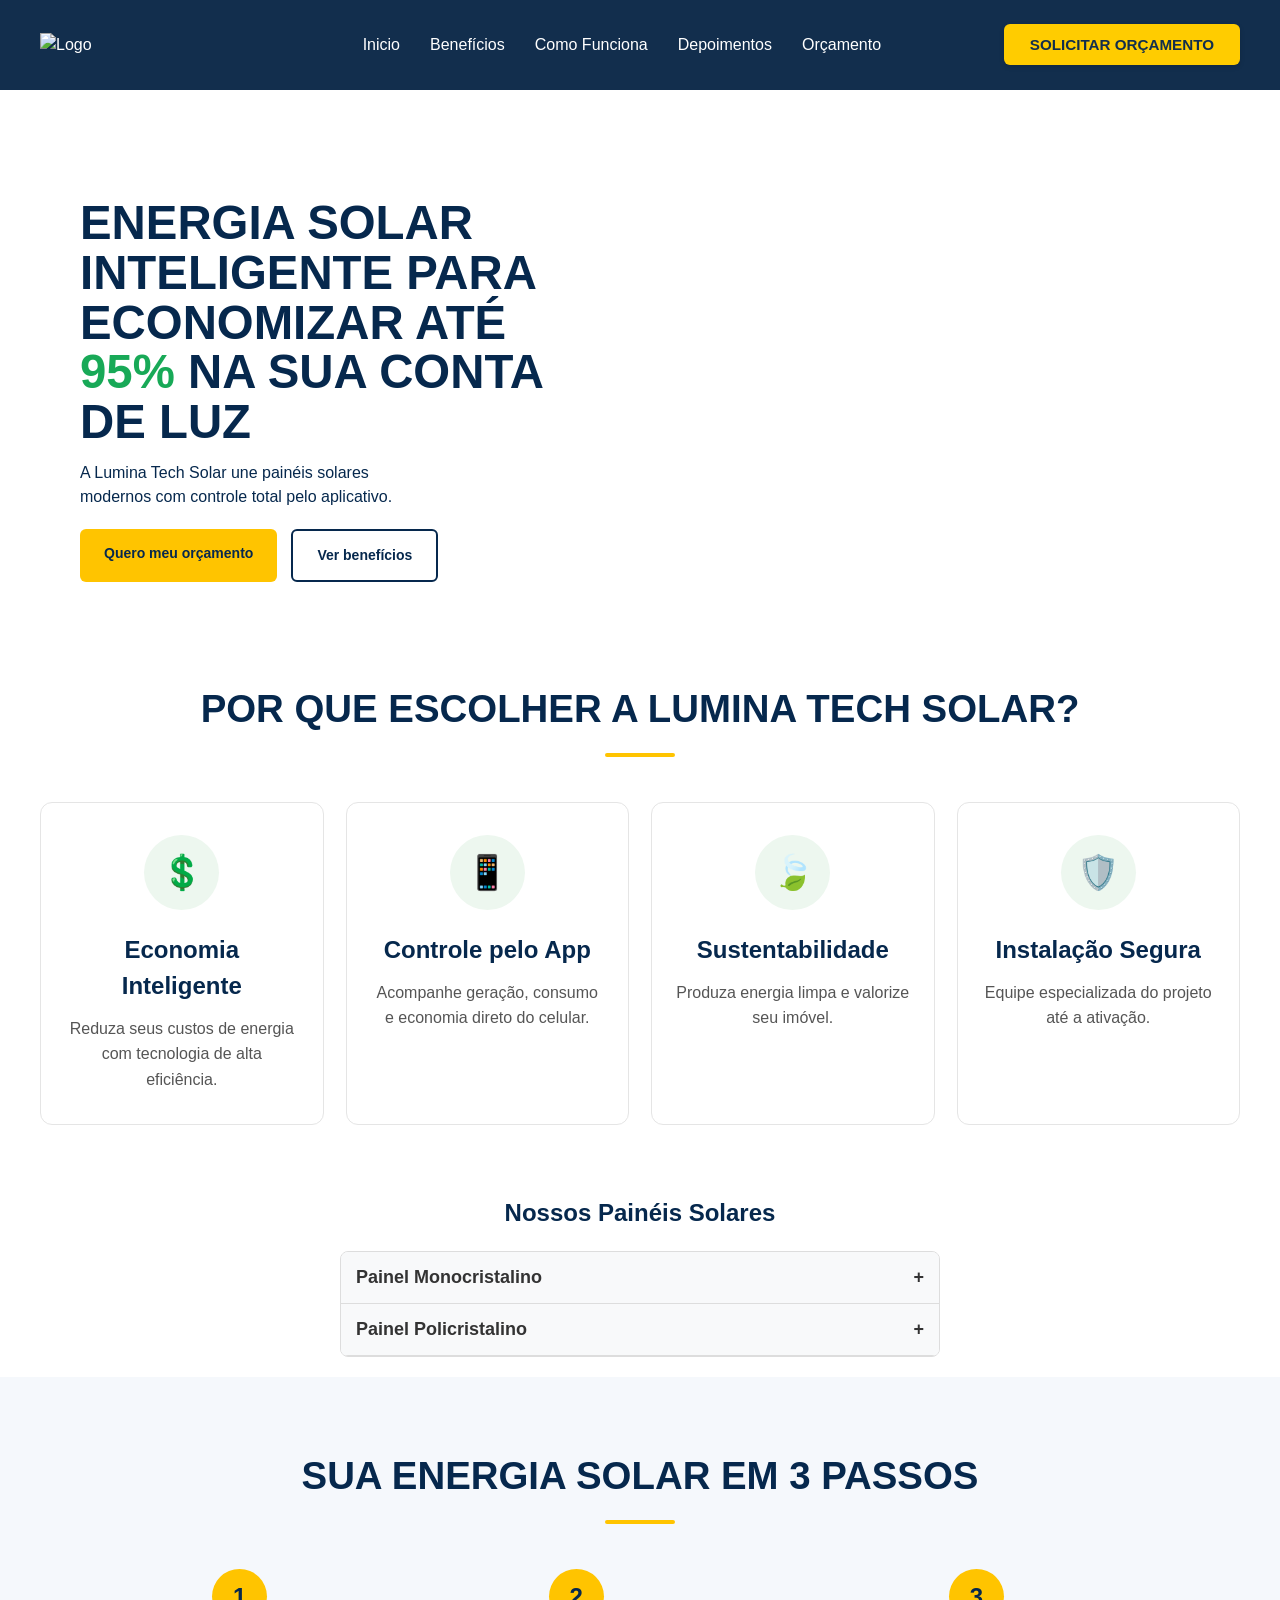
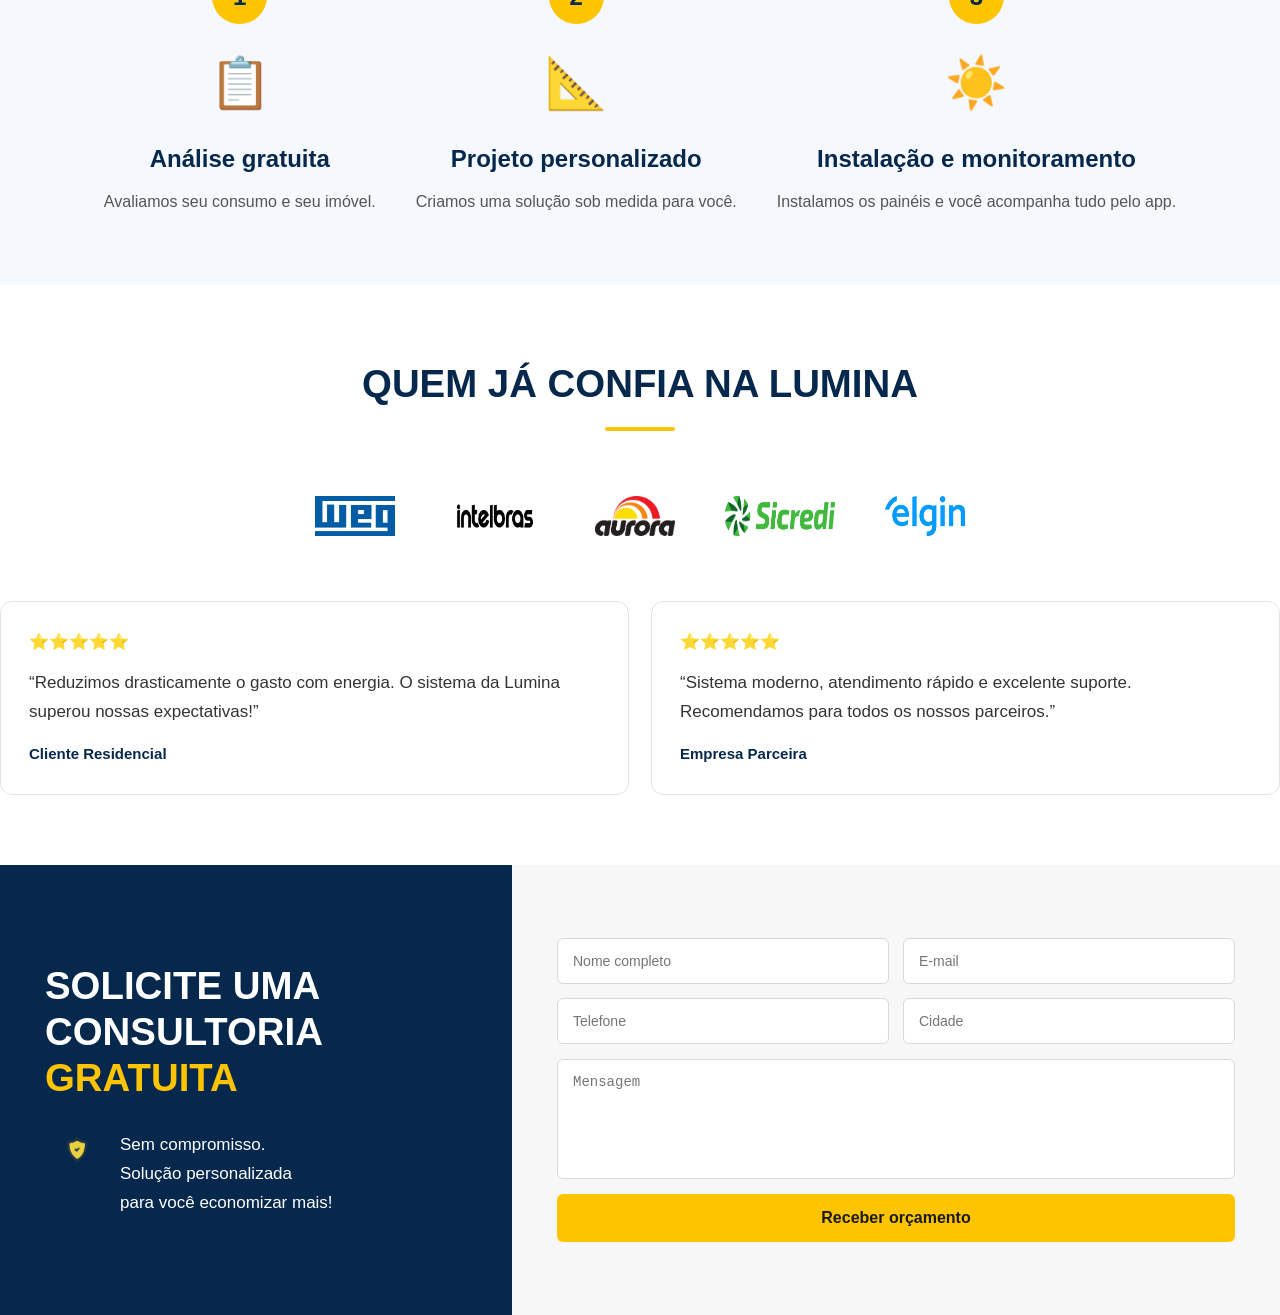
==== commit 5390c5d3: "Merge branch 'main' of https://github.com/AugustoWF/LUMINA-TECH-SOLAR" ====
--- a/HTML/index.html
+++ b/HTML/index.html
@@ -1,108 +1,112 @@
-<!DOCTYPE html>
-<html lang="pt-br">
-
-<head>
-    <meta charset="UTF-8">
-    <title>Lumina Tech Solar</title>
-    <link rel="stylesheet" href="../CSS/style.css">
-</head>
-
-<body>
-
-    <header class="topo">
+    <!DOCTYPE html>
+    <html lang="pt-br">
+
+    <head>
+        <meta charset="UTF-8">
+        <title>Lumina Tech Solar</title>
+        <link rel="stylesheet" href="../CSS/style.css">
+    </head>
+
+    <body>
+
+    <header>
+    <div class="barra_superior">
+
         <div class="logo">
-            ☀️
-            <div>
-                <h2>LUMINA</h2>
-                <span>TECH SOLAR</span>
-            </div>
+            <img src="../Assets/luminatechsolar.png" style="width: 200px; height: auto;" alt="Logo">
         </div>
 
         <nav>
-            <a class="ativo" href="#">Início</a>
-            <a href="#">Benefícios</a>
-            <a href="#">Como Funciona</a>
-            <a href="#">Depoimentos</a>
-            <a href="#">Orçamento</a>
+            <ul class="opçoes">
+                <li><a href="#">Inicio</a></li>
+                <li><a href="#">Benefícios</a></li>
+                <li><a href="#">Como Funciona</a></li>
+                <li><a href="#">Depoimentos</a></li>
+                <li><a href="#">Orçamento</a></li>
+            </ul>
         </nav>
 
-        <a class="btn-topo" href="#">Solicitar Orçamento</a>
-    </header>
-
-    <section class="banner">
-        <div class="texto-banner">
-            <h1>
-                ENERGIA SOLAR<br>
-                INTELIGENTE PARA<br>
-                ECONOMIZAR ATÉ<br>
-                <strong>95%</strong> NA SUA CONTA<br>
-                DE LUZ
-            </h1>
-
-            <p>
-                A Lumina Tech Solar une painéis solares<br>
-                modernos com controle total pelo aplicativo.
-            </p>
-
-            <div class="botoes">
-                <a class="btn-amarelo" href="#">Quero meu orçamento</a>
-                <a class="btn-branco" href="#">Ver benefícios</a>
-            </div>
-        </div>
-    </section>
-
-    <section class="beneficios">
-        <div class="container">
-
-            <h2>POR QUE ESCOLHER A LUMINA TECH SOLAR?</h2>
-            <div class="linha"></div>
-
-            <div class="cards-beneficios">
-
-                <div class="card">
-                    <div class="icone">💲</div>
-                    <h3>Economia Inteligente</h3>
-                    <p>
-                        Reduza seus custos
-                        de energia com
-                        tecnologia de alta
-                        eficiência.
-                    </p>
-                </div>
-
-                <div class="card">
-                    <div class="icone">📱</div>
-                    <h3>Controle pelo App</h3>
-                    <p>
-                        Acompanhe geração,
-                        consumo e economia
-                        direto do celular.
-                    </p>
-                </div>
-
-                <div class="card">
-                    <div class="icone">🍃</div>
-                    <h3>Sustentabilidade</h3>
-                    <p>
-                        Produza energia limpa
-                        e valorize
-                        seu imóvel.
-                    </p>
-                </div>
-
-                <div class="card">
-                    <div class="icone">🛡️</div>
-                    <h3>Instalação Segura</h3>
-                    <p>
-                        Equipe especializada
-                        do projeto até
-                        a ativação.
-                    </p>
-                </div>
-
-            </div>
-
-    </section>
+        <div class="Botao_Orçamento">
+            <button>Solicitar Orçamento</button>
+        </div>
+
+    </div> 
+</header>
+
+        <section class="banner">
+            <div class="texto-banner">
+                <h1>
+                    ENERGIA SOLAR<br>
+                    INTELIGENTE PARA<br>
+                    ECONOMIZAR ATÉ<br>
+                    <strong>95%</strong> NA SUA CONTA<br>
+                    DE LUZ
+                </h1>
+
+                <p>
+                    A Lumina Tech Solar une painéis solares<br>
+                    modernos com controle total pelo aplicativo.
+                </p>
+
+                <div class="botoes">
+                    <a class="btn-amarelo" href="#">Quero meu orçamento</a>
+                    <a class="btn-branco" href="#">Ver benefícios</a>
+                </div>
+            </div>
+        </section>
+
+        <section class="beneficios">
+            <div class="container">
+
+                <h2>POR QUE ESCOLHER A LUMINA TECH SOLAR?</h2>
+                <div class="linha"></div>
+
+                <div class="cards-beneficios">
+
+                    <div class="card">
+                        <div class="icone">💲</div>
+                        <h3>Economia Inteligente</h3>
+                        <p>
+                            Reduza seus custos
+                            de energia com
+                            tecnologia de alta
+                            eficiência.
+                        </p>
+                    </div>
+
+                    <div class="card">
+                        <div class="icone">📱</div>
+                        <h3>Controle pelo App</h3>
+                        <p>
+                            Acompanhe geração,
+                            consumo e economia
+                            direto do celular.
+                        </p>
+                    </div>
+
+                    <div class="card">
+                        <div class="icone">🍃</div>
+                        <h3>Sustentabilidade</h3>
+                        <p>
+                            Produza energia limpa
+                            e valorize
+                            seu imóvel.
+                        </p>
+                    </div>
+
+                    <div class="card">
+                        <div class="icone">🛡️</div>
+                        <h3>Instalação Segura</h3>
+                        <p>
+                            Equipe especializada
+                            do projeto até
+                            a ativação.
+                        </p>
+                    </div>
+
+                </div>
+
+        </section>
 
 <section id="detalhes-paineis">
     <h2 style="text-align: center;">Nossos Painéis Solares</h2>
@@ -122,110 +126,110 @@
 
 
 
-    <section class="passos">
-
-        <h2>SUA ENERGIA SOLAR EM 3 PASSOS</h2>
-        <div class="linha"></div>
-
-        <div class="etapas">
-
-            <div class="etapa">
-                <div class="numero">1</div>
-                <div class="icone-passo">📋</div>
-
-                <h3>Análise gratuita</h3>
-
-                <p>
-                    Avaliamos seu consumo
-                    e seu imóvel.
-                </p>
-            </div>
-
-            <div class="etapa">
-                <div class="numero">2</div>
-                <div class="icone-passo">📐</div>
-
-                <h3>Projeto personalizado</h3>
-
-                <p>
-                    Criamos uma solução sob
-                    medida para você.
-                </p>
-            </div>
-
-            <div class="etapa">
-                <div class="numero">3</div>
-                <div class="icone-passo">☀️</div>
-
-                <h3>Instalação e monitoramento</h3>
-
-                <p>
-                    Instalamos os painéis e você
-                    acompanha tudo pelo app.
-                </p>
-            </div>
-
-        </div>
-
-    </section>
-
-
-
-    <section class="clientes">
-
-        <h2>QUEM JÁ CONFIA NA LUMINA</h2>
-        <div class="linha"></div>
-
-        <div class="logos">
-
-           <img src="/assets/weg_logo.png" alt="WEG" width="80px" height="40px"> 
-           <img src="/assets/intelbras_logo.webp" alt="Intelbras" width="100px" height="80px">
-            <img src="/assets/aurora_logo.png" alt="Aurora" width="80px" height="40px">
-            <img src="/assets/sicredi_logo.png" alt="Sicredi" width="110px" height="40px">
-            <img src="/assets/elgin_logo.png" alt="Elgin" width="80px" height="40px">
-
-        </div>
-
-        <div class="depoimentos">
-
-            <div class="depoimento">
-                ⭐⭐⭐⭐⭐
-
-                <p>
-                    “Reduzimos drasticamente o gasto
-                    com energia. O sistema da Lumina
-                    superou nossas expectativas!”
-                </p>
-
-                <strong>Cliente Residencial</strong>
-            </div>
-
-            <div class="depoimento">
-                ⭐⭐⭐⭐⭐
-
-                <p>
-                    “Sistema moderno, atendimento rápido
-                    e excelente suporte. Recomendamos
-                    para todos os nossos parceiros.”
-                </p>
-
-                <strong>Empresa Parceira</strong>
-            </div>
-
-        </div>
-        </div>
-    </section>
-
-    <section class="orcamento">
-        <div class="parte-azul">
-            <div class="mensagem-parte-azul">
-                SOLICITE UMA <br>CONSULTORIA <br><strong>GRATUITA</strong>
-            </div>
-            <div class="outra-mensagem-parte-azul">
-                <img src="/assets/escudo_imagem.png" alt="" width="35px" height="35px">
-                <p>Sem compromisso. <br> Solução personalizada <br> para você economizar mais!</p>
-            </div>
-        </div>
+        <section class="passos">
+
+            <h2>SUA ENERGIA SOLAR EM 3 PASSOS</h2>
+            <div class="linha"></div>
+
+            <div class="etapas">
+
+                <div class="etapa">
+                    <div class="numero">1</div>
+                    <div class="icone-passo">📋</div>
+
+                    <h3>Análise gratuita</h3>
+
+                    <p>
+                        Avaliamos seu consumo
+                        e seu imóvel.
+                    </p>
+                </div>
+
+                <div class="etapa">
+                    <div class="numero">2</div>
+                    <div class="icone-passo">📐</div>
+
+                    <h3>Projeto personalizado</h3>
+
+                    <p>
+                        Criamos uma solução sob
+                        medida para você.
+                    </p>
+                </div>
+
+                <div class="etapa">
+                    <div class="numero">3</div>
+                    <div class="icone-passo">☀️</div>
+
+                    <h3>Instalação e monitoramento</h3>
+
+                    <p>
+                        Instalamos os painéis e você
+                        acompanha tudo pelo app.
+                    </p>
+                </div>
+
+            </div>
+
+        </section>
+
+
+
+        <section class="clientes">
+
+            <h2>QUEM JÁ CONFIA NA LUMINA</h2>
+            <div class="linha"></div>
+
+            <div class="logos">
+
+            <img src="../assets/weg_logo.png" alt="WEG" width="80px" height="40px"> 
+            <img src="../assets/intelbras_logo.webp" alt="Intelbras" width="100px" height="80px">
+                <img src="../assets/aurora_logo.png" alt="Aurora" width="80px" height="40px">
+                <img src="../assets/sicredi_logo.png" alt="Sicredi" width="110px" height="40px">
+                <img src="../assets/elgin_logo.png" alt="Elgin" width="80px" height="40px">
+
+            </div>
+
+            <div class="depoimentos">
+
+                <div class="depoimento">
+                    ⭐⭐⭐⭐⭐
+
+                    <p>
+                        “Reduzimos drasticamente o gasto
+                        com energia. O sistema da Lumina
+                        superou nossas expectativas!”
+                    </p>
+
+                    <strong>Cliente Residencial</strong>
+                </div>
+
+                <div class="depoimento">
+                    ⭐⭐⭐⭐⭐
+
+                    <p>
+                        “Sistema moderno, atendimento rápido
+                        e excelente suporte. Recomendamos
+                        para todos os nossos parceiros.”
+                    </p>
+
+                    <strong>Empresa Parceira</strong>
+                </div>
+
+            </div>
+            </div>
+        </section>
+
+        <section class="orcamento">
+            <div class="parte-azul">
+                <div class="mensagem-parte-azul">
+                    SOLICITE UMA <br>CONSULTORIA <br><strong>GRATUITA</strong>
+                </div>
+                <div class="outra-mensagem-parte-azul">
+                    <img src="../assets/escudo_imagem.png" alt="" width="35px" height="35px">
+                    <p>Sem compromisso. <br> Solução personalizada <br> para você economizar mais!</p>
+                </div>
+            </div>
 
         <div class="formulario">
             <div class="campos">
@@ -239,8 +243,6 @@
         </div>
     </section>
 
-
-    <script src="/JavaScript/accordion.js"></script>
 </body>
 
-</html>+    </html>
--- a/CSS/style.css
+++ b/CSS/style.css
@@ -1,19 +1,9 @@
+/* RESET */
+
 * {
   margin: 0;
   padding: 0;
   box-sizing: border-box;
-}
-
-html {
-  scroll-behavior: smooth;
-}
-
-body {
-  font-family: Arial, Helvetica, sans-serif;
-  color: #06284d;
-  background: #ffffff;
-  overflow-x: hidden;
-  line-height: 1.5;
 }
 
 /* VARIÁVEIS */
@@ -26,9 +16,28 @@
   --cinza: #555;
   --borda: #e5e5e5;
   --branco: #ffffff;
-}
-
-/* CONTAINER */
+
+  --radius: 6px;
+  --radius-lg: 12px;
+
+  --transition: 0.3s;
+  --shadow-hover: 0 10px 25px rgba(0, 0, 0, 0.08);
+}
+
+/* BASE */
+
+html {
+  scroll-behavior: smooth;
+}
+
+body {
+  font-family: Arial, Helvetica, sans-serif;
+  background: var(--branco);
+  color: var(--azul);
+
+  line-height: 1.5;
+  overflow-x: hidden;
+}
 
 .container {
   width: 100%;
@@ -51,41 +60,10 @@
 .linha {
   width: 70px;
   height: 4px;
+  margin: 15px auto 45px;
+
   background: var(--amarelo);
   border-radius: 999px;
-  margin: 15px auto 45px;
-}
-
-/* HEADER */
-
-.topo {
-  height: 82px;
-  background: var(--azul);
-
-  display: flex;
-  align-items: center;
-  justify-content: space-between;
-
-  padding: 0 40px;
-}
-
-.logo {
-  display: flex;
-  align-items: center;
-  gap: 10px;
-
-  color: var(--branco);
-  font-size: 32px;
-}
-
-.logo h2 {
-  font-size: 25px;
-  line-height: 22px;
-}
-
-.logo span {
-  font-size: 15px;
-  font-weight: bold;
 }
 
 nav {
@@ -96,10 +74,12 @@
 
 nav a {
   color: var(--branco);
+
   text-decoration: none;
   font-size: 14px;
   font-weight: bold;
-  transition: 0.3s;
+
+  transition: var(--transition);
 }
 
 nav a:hover,
@@ -107,44 +87,84 @@
   color: var(--amarelo);
 }
 
+/* BOTÕES */
+
+.btn-topo,
+.btn-amarelo,
+.btn-branco,
+button[type="submit"] {
+  border-radius: var(--radius);
+  font-weight: bold;
+  transition: var(--transition);
+}
+
+.btn-topo,
+.btn-amarelo {
+  background: var(--amarelo);
+  color: var(--azul);
+}
+
 .btn-topo {
+  padding: 15px 32px;
+  text-decoration: none;
+}
+
+.btn-amarelo,
+.btn-branco {
+  padding: 14px 24px;
+
+  text-decoration: none;
+  font-size: 14px;
+}
+
+.btn-branco {
+  background: var(--branco);
+  color: var(--azul);
+  border: 2px solid var(--azul);
+}
+
+.btn-topo:hover,
+.btn-amarelo:hover,
+.btn-branco:hover {
+  transform: translateY(-2px);
+}
+
+button[type="submit"] {
+  width: 100%;
+  padding: 15px;
+
+  border: none;
+  cursor: pointer;
+
   background: var(--amarelo);
-  color: var(--azul);
-
-  padding: 15px 32px;
-  border-radius: 6px;
-
-  text-decoration: none;
-  font-weight: bold;
-
-  transition: 0.3s;
-}
-
-.btn-topo:hover {
-  transform: translateY(-2px);
+  color: #1a1a1a;
+
+  font-size: 16px;
+}
+
+button[type="submit"]:hover {
+  background: #e6b000;
 }
 
 /* BANNER */
-
 .banner {
-  height: 420px;
+  height: 520px;
+  padding: 20px 80px;
+  padding-top: 100px;
+  display: flex;
+  align-items: center;
 
   background-image:
     linear-gradient(
       to right,
-      rgba(255,255,255,0.96) 0%,
-      rgba(255,255,255,0.78) 35%,
-      rgba(255,255,255,0.12) 65%
+      rgba(255, 255, 255, 0.96) 0%,
+      rgba(255, 255, 255, 0.78) 35%,
+      rgba(255, 255, 255, 0.12) 65%
     ),
     url("https://images.unsplash.com/photo-1509391366360-2e959784a276?auto=format&fit=crop&w=1600&q=80");
 
   background-size: cover;
   background-position: center;
-
-  display: flex;
-  align-items: center;
-
-  padding: 20px 80px;
 }
 
 .texto-banner h1 {
@@ -159,10 +179,10 @@
 .texto-banner p {
   margin-top: 14px;
 
+  color: var(--azul);
+
   font-size: 16px;
   line-height: 1.5;
-
-  color: var(--azul);
 }
 
 .botoes {
@@ -170,43 +190,28 @@
   flex-wrap: wrap;
   gap: 14px;
 
-  margin-top: 20    px;
-}
-
-.botoes a {
-  padding: 14px 24px;
-
-  border-radius: 6px;
-
-  text-decoration: none;
-  font-size: 14px;
-  font-weight: bold;
-
-  transition: 0.3s;
-}
-
-.btn-amarelo {
-  background: var(--amarelo);
-  color: var(--azul);
-}
-
-.btn-branco {
+  margin-top: 20px;
+}
+
+/* SEÇÕES */
+
+.beneficios,
+.passos,
+.clientes {
+  padding: 70px 0;
+}
+
+.beneficios,
+.clientes {
   background: var(--branco);
-  color: var(--azul);
-  border: 2px solid var(--azul);
-}
-
-.btn-amarelo:hover,
-.btn-branco:hover {
-  transform: translateY(-2px);
-}
-
-/* BENEFÍCIOS */
-
-.beneficios {
-  padding: 70px 0;
-  background: var(--branco);
-}
+}
+
+.passos {
+  background: var(--azul-claro);
+  text-align: center;
+}
+
+/* CARDS */
 
 .cards-beneficios {
   display: grid;
@@ -214,123 +219,107 @@
   gap: 22px;
 }
 
+.card,
+.depoimento {
+  background: var(--branco);
+
+  border: 1px solid var(--borda);
+  border-radius: var(--radius-lg);
+}
+
 .card {
   padding: 32px 24px;
 
-  background: var(--branco);
-
-  border: 1px solid var(--borda);
-  border-radius: 12px;
-
   text-align: center;
 
-  transition: 0.3s;
+  transition: var(--transition);
 }
 
 .card:hover {
   transform: translateY(-5px);
-  box-shadow: 0 10px 25px rgba(0,0,0,0.08);
+  box-shadow: var(--shadow-hover);
 }
 
 .icone {
   width: 75px;
   height: 75px;
+  margin: 0 auto 22px;
+
+  display: flex;
+  align-items: center;
+  justify-content: center;
 
   background: #edf7ef;
   border-radius: 50%;
 
-  display: flex;
-  align-items: center;
-  justify-content: center;
-
-  margin: 0 auto 22px;
-
   font-size: 34px;
 }
 
-.card h3 {
+.card h3,
+.etapa h3 {
+  margin-bottom: 12px;
+
+  color: var(--azul);
   font-size: 24px;
-  margin-bottom: 12px;
-  color: var(--azul);
-}
-
-.card p {
+}
+
+.card p,
+.etapa p {
+  color: var(--cinza);
+
   font-size: 16px;
   line-height: 1.6;
-  color: var(--cinza);
 }
 
 /* PASSOS */
 
-.passos {
-  padding: 70px 0;
-  background: var(--azul-claro);
-  text-align: center;
-}
-
 .etapas {
-  display: grid;
+  display: flex;
   grid-template-columns: repeat(3, 1fr);
   gap: 40px;
+  justify-content: center;
 }
 
 .numero {
   width: 55px;
   height: 55px;
+  margin: 0 auto 22px;
+
+  display: flex;
+  align-items: center;
+  justify-content: center;
 
   background: var(--amarelo);
   border-radius: 50%;
 
+  color: var(--azul);
+
+  font-size: 24px;
+  font-weight: bold;
+}
+
+.icone-passo {
+  margin-bottom: 20px;
+  font-size: 50px;
+}
+
+/* CLIENTES */
+
+.logos {
   display: flex;
   align-items: center;
   justify-content: center;
-
-  margin: 0 auto 22px;
-
-  font-size: 24px;
-  font-weight: bold;
-
-  color: var(--azul);
-}
-
-.icone-passo {
-  font-size: 50px;
-  margin-bottom: 20px;
-}
-
-.etapa h3 {
-  font-size: 24px;
-  margin-bottom: 12px;
-}
-
-.etapa p {
-  font-size: 16px;
-  line-height: 1.6;
-  color: var(--cinza);
-}
-
-/* CLIENTES */
-
-.clientes {
-  padding: 70px 0;
-  background: var(--branco);
-}
-
-.logos {
-  display: flex;
-  justify-content: center;
-  align-items: center;
   flex-wrap: wrap;
-
   gap: 50px;
 
   margin-bottom: 45px;
 }
 
 .logos span {
+  color: #2d5fa8;
+
   font-size: clamp(26px, 2vw, 40px);
   font-weight: bold;
-  color: #2d5fa8;
 }
 
 .depoimentos {
@@ -341,24 +330,20 @@
 
 .depoimento {
   padding: 28px;
-
-  border: 1px solid var(--borda);
-  border-radius: 10px;
-
-  background: var(--branco);
 }
 
 .depoimento p {
   margin: 15px 0;
 
+  color: #333;
+
   font-size: 17px;
   line-height: 1.7;
-
-  color: #333;
 }
 
 .depoimento strong {
   color: var(--azul);
+
   font-size: 15px;
 }
 
@@ -367,18 +352,28 @@
 .orcamento {
   display: flex;
   min-height: 450px;
+}
+
+.parte-azul,
+.formulario {
+  display: flex;
+  flex-direction: column;
+  justify-content: center;
 }
 
 .parte-azul {
   width: 40%;
+  padding: 50px 45px;
 
   background: var(--azul);
-
-  display: flex;
-  flex-direction: column;
-  justify-content: center;
-
-  padding: 50px 45px;
+}
+
+.formulario {
+  width: 60%;
+  padding: 45px;
+  gap: 15px;
+
+  background: #f7f7f7;
 }
 
 .mensagem-parte-azul {
@@ -394,13 +389,14 @@
 }
 
 .outra-mensagem-parte-azul {
-  margin-top: 30px;
-
   display: flex;
   align-items: flex-start;
   gap: 15px;
 
+  margin-top: 30px;
+
   color: var(--branco);
+
   font-size: 17px;
   line-height: 1.7;
 }
@@ -410,18 +406,7 @@
   flex-shrink: 0;
 }
 
-.formulario {
-  width: 60%;
-
-  background: #f7f7f7;
-
-  display: flex;
-  flex-direction: column;
-  justify-content: center;
-
-  padding: 45px;
-  gap: 15px;
-}
+/* FORMULÁRIO */
 
 .campos {
   display: grid;
@@ -432,16 +417,16 @@
 .campos input,
 textarea {
   width: 100%;
-
   padding: 14px 15px;
 
+  background: var(--branco);
+
   border: 1px solid #d9d9d9;
-  border-radius: 6px;
+  border-radius: var(--radius);
+
+  outline: none;
 
   font-size: 14px;
-  outline: none;
-
-  background: var(--branco);
 }
 
 textarea {
@@ -449,145 +434,158 @@
   resize: none;
 }
 
-button[type="submit"] {
-  width: 100%;
-
-  background: var(--amarelo);
-  color: #1a1a1a;
-
-  padding: 15px;
-
-  border: none;
-  border-radius: 6px;
-
-  font-size: 16px;
-  font-weight: bold;
-
-  cursor: pointer;
-
-  transition: 0.3s;
-}
-
-button[type="submit"]:hover {
-  background: #e6b000;
-}
-
-/* RESPONSIVIDADE */
-
-@media (max-width: 1100px) {
-
-  .cards-beneficios {
-    grid-template-columns: repeat(2, 1fr);
+/* PARTE DO CRISTIAN */
+
+/* Estilos para a barra superior */
+
+.barra_superior {
+    font-family: 'Arial', sans-serif;
+    background-color: #122E4D;
+    color: white;
+    padding: 0 40px;
+    display: flex;
+    justify-content: space-between;
+    align-items: center;
+    border-bottom: 1px solid #122E4D;
+    height: 90px;
+}
+
+.logo {
+  display: flex;
+  align-items: center;
+  gap: 10px;
+}
+
+.logo img {
+  width: auto;
+}
+
+.logo:hover {
+  opacity: 0.9;
+  transition: var(--transition);
+}
+
+/* NAV */
+.barra_superior .opçoes {
+    list-style: none;
+    display: flex;
+    gap: 30px;
+}
+
+.barra_superior .opçoes a {
+    color: white;
+    text-decoration: none;
+    font-size: 1em;
+    font-weight: 300;
+    transition: color 0.3s ease;
+}
+
+.barra_superior .opçoes a:hover {
+    color: #ffcc00;
+}
+
+/* BOTÃO */
+.barra_superior .Botao_Orçamento button {
+    background-color: #ffcc00;
+    color: #122E4D;
+    border: none;
+    padding: 12px 26px;
+    font-size: 0.95em;
+    font-weight: 700;
+    text-transform: uppercase;
+    cursor: pointer;
+    border-radius: 6px;
+    transition: all 0.3s ease;
+    box-shadow: 0 2px 5px rgba(0,0,0,0.15);
+}
+
+.barra_superior .Botao_Orçamento button:hover {
+    background-color: #e6b800;
+    transform: translateY(-2px);
+    box-shadow: 0 4px 12px rgba(230, 184, 0, 0.3);
+}
+
+.Final_Pagina {
+    font-family: 'Arial', sans-serif;
+    background-color: #122E4D;
+    color: white;
+    padding: 20px 40px;
+    display: flex;
+    justify-content: space-between;
+    align-items: center;
+    border-top: 1px solid #122E4D;
+}
+
+.Final_Pagina .navegaçao {
+    list-style: none;
+    display: flex;
+    gap: 20px;
+    flex-direction: column;
+}
+
+.Final_Pagina .navegaçao a:hover {
+    color: #ffcc00;
+}
+
+.Final_Pagina .navegaçao a {
+    color: white;
+    text-decoration: none;
+    font-size: 1.0em;
+    font-weight: 300;
+    transition: color 0.3s ease;
+}
+
+
+.redes-sociais {
+    display: flex;
+    gap: 10px;
+    align-items: center;
+}
+
+.Final_Pagina .logo2 {
+    display: flex;
+    flex-direction: column;
+    align-items: flex-start;
+    gap: 8px;
+    
+}
+
+.Final_Pagina .logo2 p {
+     margin: 0;
+  font-size: 0.9em;
+  max-width: 200px;
+}
+
+.logo2 img {
+  width: 200px;
+}
+
+@media (max-width: 768px) {
+
+  .barra_superior {
+    padding: 10px 12px;
+    height: auto;
+    gap: 10px;
   }
 
-  .etapas {
-    grid-template-columns: 1fr;
+  .logo img {
+    width: 110px;
+    height: auto;
   }
 
-  .orcamento {
-    flex-direction: column;
+  .barra_superior .opçoes {
+    gap: 12px;
   }
 
-  .parte-azul,
-  .formulario {
-    width: 100%;
+  .barra_superior .opçoes a {
+    font-size: 12px;
   }
-}
-
-@media (max-width: 900px) {
-
-  .container {
-    padding: 0 25px;
-  }
-
-  .topo {
-    flex-wrap: wrap;
-    height: auto;
-    gap: 20px;
-    padding: 20px;
-  }
-
-  nav {
-    flex-wrap: wrap;
-    justify-content: center;
-    gap: 18px;
-  }
-
-  .banner {
-    min-height: auto;
-    padding: 70px 35px;
-  }
-
-  .beneficios,
-  .passos,
-  .clientes {
-    padding: 55px 0;
-  }
-
-  .depoimentos {
-    grid-template-columns: 1fr;
-  }
-}
-
-@media (max-width: 600px) {
-
-  .container {
-    padding: 0 18px;
-  }
-
-  .banner {
-    min-height: 360px;
-    padding: 40px 22px;
-  }
-
-  .texto-banner {
-    max-width: 100%;
-  }
-
-  .texto-banner h1 {
-    font-size: 36px;
-  }
-
-  .texto-banner p {
-    font-size: 15px;
-  }
-
-  .cards-beneficios {
-    grid-template-columns: 1fr;
-  }
-
-  .campos {
-    grid-template-columns: 1fr;
-  }
-
-  .botoes {
-    flex-direction: column;
-  }
-
-  .botoes a {
-    width: 100%;
-    text-align: center;
-  }
-
-  .card h3,
-  .etapa h3 {
-    font-size: 20px;
-  }
-
-  .card p,
-  .etapa p,
-  .depoimento p {
-    font-size: 15px;
-  }
-
-  .icone {
-    width: 65px;
-    height: 65px;
-    font-size: 28px;
-  }
-
-  .icone-passo {
-    font-size: 42px;
+
+  .barra_superior .Botao_Orçamento button {
+    padding: 6px 10px;
+    font-size: 10px;
+    white-space: nowrap;
+    transform: scale(0.85);
   }
 }
 
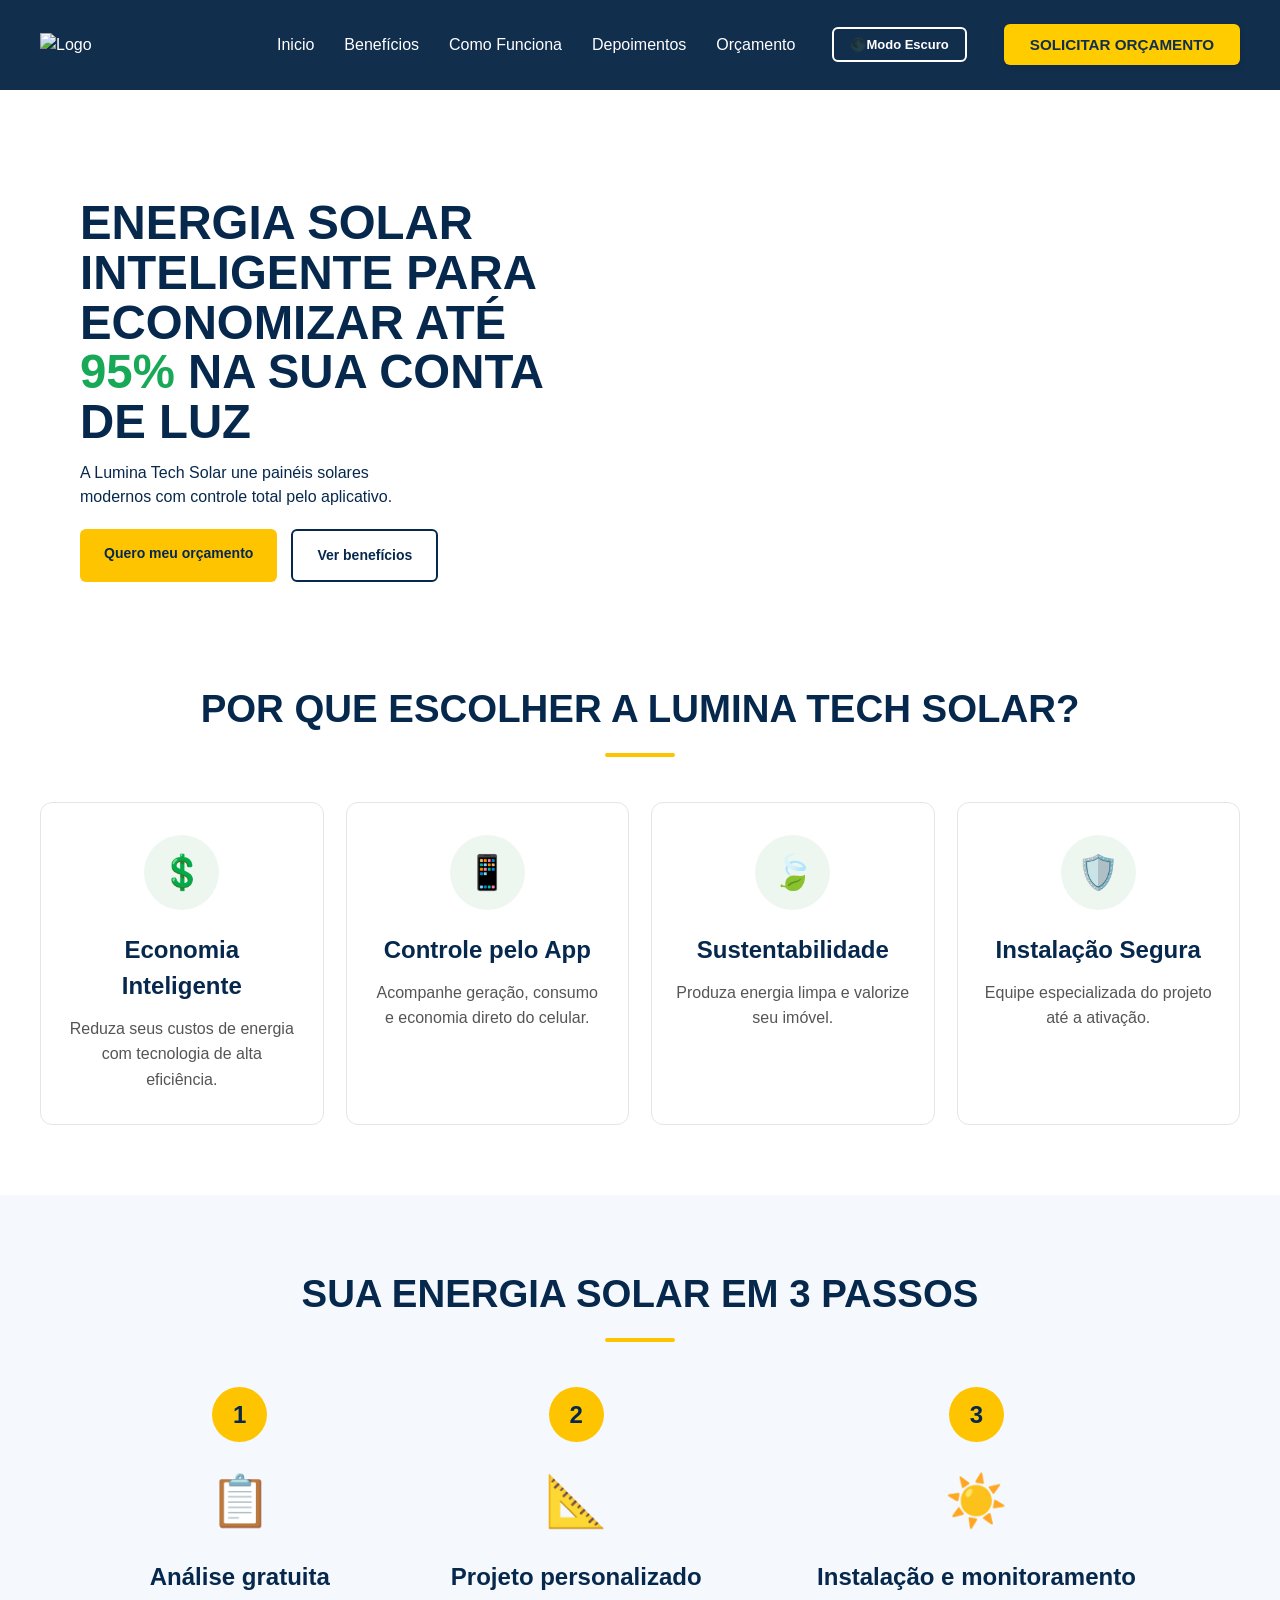
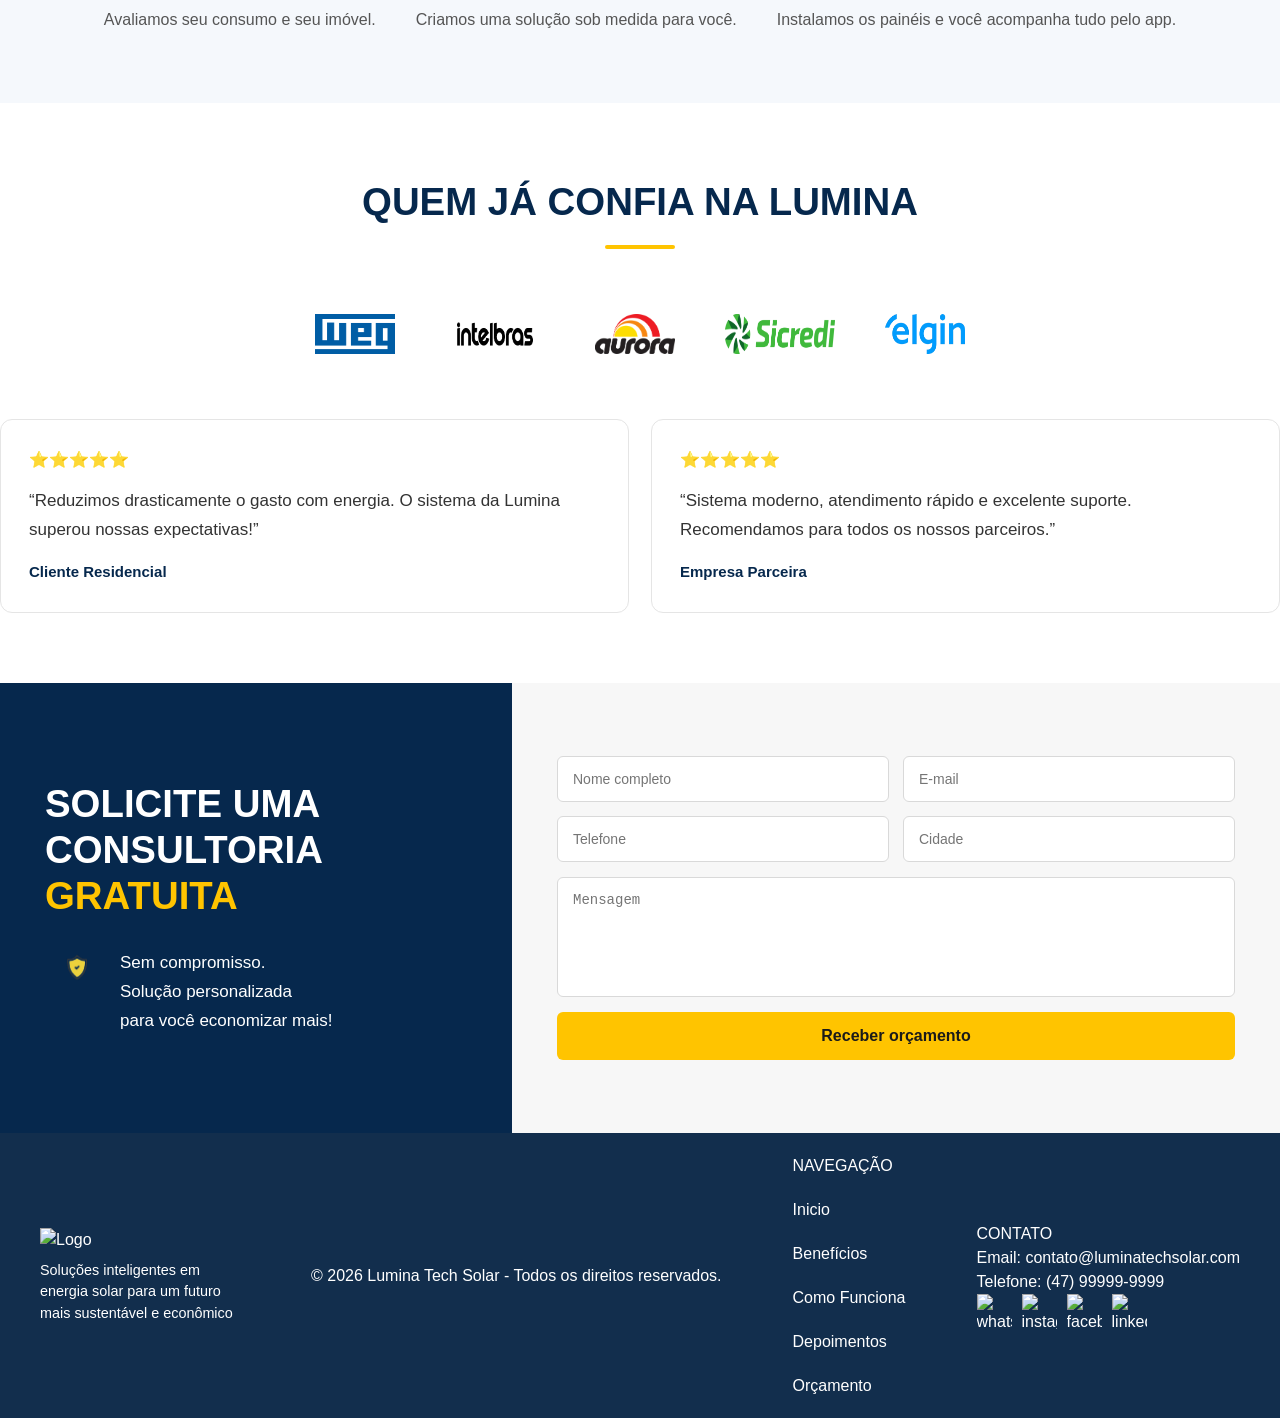
==== commit 767d6997: "calculo de orçamento e dark mode" ====
--- a/HTML/index.html
+++ b/HTML/index.html
@@ -1,248 +1,292 @@
-    <!DOCTYPE html>
-    <html lang="pt-br">
-
-    <head>
-        <meta charset="UTF-8">
-        <title>Lumina Tech Solar</title>
-        <link rel="stylesheet" href="../CSS/style.css">
-    </head>
-
-    <body>
+<!DOCTYPE html>
+<html lang="pt-br">
+
+<head>
+    <meta charset="UTF-8">
+    <title>Lumina Tech Solar</title>
+    <link rel="stylesheet" href="../CSS/style.css">
+</head>
+
+<body>
+
+    <div id="popup" class="popup">
+
+        <div class="popup-content">
+
+            <span id="fecharPopup">&times;</span>
+
+            <h2>Simule sua economia</h2>
+
+            <p>
+                Descubra quanto você pode economizar antes de solicitar seu orçamento.
+            </p>
+
+            <input type="number" id="valorConta" placeholder="Valor da conta de luz">
+
+            <button id="calcular">
+                Calcular
+            </button>
+
+            <h3 id="resultado"></h3>
+
+            <button id="prosseguir">
+                Prosseguir para orçamento
+            </button>
+
+        </div>
+
+    </div>
 
     <header>
-    <div class="barra_superior">
-
-        <div class="logo">
-            <img src="../Assets/luminatechsolar.png" style="width: 200px; height: auto;" alt="Logo">
-        </div>
-
-        <nav>
-            <ul class="opçoes">
+        <div class="barra_superior">
+
+            <div class="logo">
+                <img src="../Assets/luminatechsolar.png" style="width: 200px; height: auto;" alt="Logo">
+            </div>
+
+            <nav>
+                <ul class="opçoes">
+                    <li><a href="#">Inicio</a></li>
+                    <li><a href="#">Benefícios</a></li>
+                    <li><a href="#">Como Funciona</a></li>
+                    <li><a href="#">Depoimentos</a></li>
+                    <li><a href="#">Orçamento</a></li>
+                </ul>
+            </nav>
+
+            <div class="Modo_Escuro">
+                <button class="btn-dark-mode" id="btn-theme" onclick="DarkMode()">🌑Modo Escuro</button>
+            </div>
+
+            <div class="Botao_Orçamento">
+                <button class="abrirPopup">
+                    Solicitar Orçamento
+                </button>
+            </div>
+
+        </div>
+    </header>
+
+    <section class="banner">
+        <div class="texto-banner">
+            <h1>
+                ENERGIA SOLAR<br>
+                INTELIGENTE PARA<br>
+                ECONOMIZAR ATÉ<br>
+                <strong>95%</strong> NA SUA CONTA<br>
+                DE LUZ
+            </h1>
+
+            <p>
+                A Lumina Tech Solar une painéis solares<br>
+                modernos com controle total pelo aplicativo.
+            </p>
+
+            <div class="botoes">
+                <a class="btn-amarelo abrirPopup" href="#">Quero meu orçamento</a>
+                <a class="btn-branco" href="#beneficios">Ver benefícios</a>
+            </div>
+        </div>
+    </section>
+
+    <section class="beneficios" id="beneficios">
+        <div class="container">
+
+            <h2>POR QUE ESCOLHER A LUMINA TECH SOLAR?</h2>
+            <div class="linha"></div>
+
+            <div class="cards-beneficios">
+
+                <div class="card">
+                    <div class="icone">💲</div>
+                    <h3>Economia Inteligente</h3>
+                    <p>
+                        Reduza seus custos
+                        de energia com
+                        tecnologia de alta
+                        eficiência.
+                    </p>
+                </div>
+
+                <div class="card">
+                    <div class="icone">📱</div>
+                    <h3>Controle pelo App</h3>
+                    <p>
+                        Acompanhe geração,
+                        consumo e economia
+                        direto do celular.
+                    </p>
+                </div>
+
+                <div class="card">
+                    <div class="icone">🍃</div>
+                    <h3>Sustentabilidade</h3>
+                    <p>
+                        Produza energia limpa
+                        e valorize
+                        seu imóvel.
+                    </p>
+                </div>
+
+                <div class="card">
+                    <div class="icone">🛡️</div>
+                    <h3>Instalação Segura</h3>
+                    <p>
+                        Equipe especializada
+                        do projeto até
+                        a ativação.
+                    </p>
+                </div>
+
+            </div>
+
+    </section>
+
+
+
+    <section class="passos" id="passos">
+        <h2>SUA ENERGIA SOLAR EM 3 PASSOS</h2>
+        <div class="linha"></div>
+
+        <div class="etapas">
+
+            <div class="etapa">
+                <div class="numero">1</div>
+                <div class="icone-passo">📋</div>
+
+                <h3>Análise gratuita</h3>
+
+                <p>
+                    Avaliamos seu consumo
+                    e seu imóvel.
+                </p>
+            </div>
+
+            <div class="etapa">
+                <div class="numero">2</div>
+                <div class="icone-passo">📐</div>
+
+                <h3>Projeto personalizado</h3>
+
+                <p>
+                    Criamos uma solução sob
+                    medida para você.
+                </p>
+            </div>
+
+            <div class="etapa">
+                <div class="numero">3</div>
+                <div class="icone-passo">☀️</div>
+
+                <h3>Instalação e monitoramento</h3>
+
+                <p>
+                    Instalamos os painéis e você
+                    acompanha tudo pelo app.
+                </p>
+            </div>
+
+        </div>
+
+    </section>
+
+
+
+    <section class="clientes">
+
+        <h2>QUEM JÁ CONFIA NA LUMINA</h2>
+        <div class="linha"></div>
+
+        <div class="logos">
+
+            <img src="../assets/weg_logo.png" alt="WEG" width="80px" height="40px">
+            <img src="../assets/intelbras_logo.png" alt="Intelbras" width="100px" height="80px">
+            <img src="../assets/aurora_logo.png" alt="Aurora" width="80px" height="40px">
+            <img src="../assets/sicredi_logo.png" alt="Sicredi" width="110px" height="40px">
+            <img src="../assets/elgin_logo.png" alt="Elgin" width="80px" height="40px">
+
+        </div>
+
+        <div class="depoimentos">
+
+            <div class="depoimento">
+                ⭐⭐⭐⭐⭐
+
+                <p>
+                    “Reduzimos drasticamente o gasto
+                    com energia. O sistema da Lumina
+                    superou nossas expectativas!”
+                </p>
+
+                <strong>Cliente Residencial</strong>
+            </div>
+
+            <div class="depoimento">
+                ⭐⭐⭐⭐⭐
+
+                <p>
+                    “Sistema moderno, atendimento rápido
+                    e excelente suporte. Recomendamos
+                    para todos os nossos parceiros.”
+                </p>
+
+                <strong>Empresa Parceira</strong>
+            </div>
+
+        </div>
+        </div>
+    </section>
+
+    <section class="orcamento" id="orcamento">
+        <div class="parte-azul">
+            <div class="mensagem-parte-azul"> SOLICITE UMA <br>CONSULTORIA <br><strong>GRATUITA</strong> </div>
+            <div class="outra-mensagem-parte-azul"> <img src="../assets/escudo_imagem.png" alt="" width="35px"
+                    height="35px">
+                <p>Sem compromisso. <br> Solução personalizada <br> para você economizar mais!</p>
+            </div>
+        </div>
+        <div class="formulario">
+            <div class="campos"> <input type="text" placeholder="Nome completo"> <input type="email"
+                    placeholder="E-mail"> <input type="tel" placeholder="Telefone"> <input type="text"
+                    placeholder="Cidade"> </div> <textarea placeholder="Mensagem"></textarea> <button
+                type="submit">Receber orçamento</button>
+        </div>
+    </section>
+
+    <footer>
+        <div class="Final_Pagina">
+            <div class="logo2"><img src="Foto/Logo.png" style="width: 200px; height: auto;" alt="Logo">
+                <p>Soluções inteligentes em energia solar para um futuro mais sustentável e econômico</p>
+            </div>
+            <p>© 2026 Lumina Tech Solar - Todos os direitos reservados.</p>
+            <ul class="navegaçao">
+                <p> NAVEGAÇÃO</p>
                 <li><a href="#">Inicio</a></li>
-                <li><a href="#">Benefícios</a></li>
-                <li><a href="#">Como Funciona</a></li>
+                <li><a href="#beneficios">Benefícios</a></li>
+                <li><a href="#passos">Como Funciona</a></li>
                 <li><a href="#">Depoimentos</a></li>
                 <li><a href="#">Orçamento</a></li>
             </ul>
-        </nav>
-
-        <div class="Botao_Orçamento">
-            <button>Solicitar Orçamento</button>
-        </div>
-
-    </div> 
-</header>
-
-        <section class="banner">
-            <div class="texto-banner">
-                <h1>
-                    ENERGIA SOLAR<br>
-                    INTELIGENTE PARA<br>
-                    ECONOMIZAR ATÉ<br>
-                    <strong>95%</strong> NA SUA CONTA<br>
-                    DE LUZ
-                </h1>
-
-                <p>
-                    A Lumina Tech Solar une painéis solares<br>
-                    modernos com controle total pelo aplicativo.
-                </p>
-
-                <div class="botoes">
-                    <a class="btn-amarelo" href="#">Quero meu orçamento</a>
-                    <a class="btn-branco" href="#">Ver benefícios</a>
-                </div>
-            </div>
-        </section>
-
-        <section class="beneficios">
-            <div class="container">
-
-                <h2>POR QUE ESCOLHER A LUMINA TECH SOLAR?</h2>
-                <div class="linha"></div>
-
-                <div class="cards-beneficios">
-
-                    <div class="card">
-                        <div class="icone">💲</div>
-                        <h3>Economia Inteligente</h3>
-                        <p>
-                            Reduza seus custos
-                            de energia com
-                            tecnologia de alta
-                            eficiência.
-                        </p>
-                    </div>
-
-                    <div class="card">
-                        <div class="icone">📱</div>
-                        <h3>Controle pelo App</h3>
-                        <p>
-                            Acompanhe geração,
-                            consumo e economia
-                            direto do celular.
-                        </p>
-                    </div>
-
-                    <div class="card">
-                        <div class="icone">🍃</div>
-                        <h3>Sustentabilidade</h3>
-                        <p>
-                            Produza energia limpa
-                            e valorize
-                            seu imóvel.
-                        </p>
-                    </div>
-
-                    <div class="card">
-                        <div class="icone">🛡️</div>
-                        <h3>Instalação Segura</h3>
-                        <p>
-                            Equipe especializada
-                            do projeto até
-                            a ativação.
-                        </p>
-                    </div>
-
-                </div>
-
-        </section>
-
-<section id="detalhes-paineis">
-    <h2 style="text-align: center;">Nossos Painéis Solares</h2>
-    
-    <div class="accordion">
-        <button class="accordion-header">Painel Monocristalino</button>
-        <div class="accordion-content">
-            <p>Detalhes técnicos: Eficiência superior em áreas menores.</p>
-        </div>
-
-        <button class="accordion-header">Painel Policristalino</button>
-        <div class="accordion-content">
-            <p>Detalhes técnicos: Excelente custo-benefício para grandes áreas.</p>
-        </div>
-    </div>
-</section>
-
-
-
-        <section class="passos">
-
-            <h2>SUA ENERGIA SOLAR EM 3 PASSOS</h2>
-            <div class="linha"></div>
-
-            <div class="etapas">
-
-                <div class="etapa">
-                    <div class="numero">1</div>
-                    <div class="icone-passo">📋</div>
-
-                    <h3>Análise gratuita</h3>
-
-                    <p>
-                        Avaliamos seu consumo
-                        e seu imóvel.
-                    </p>
-                </div>
-
-                <div class="etapa">
-                    <div class="numero">2</div>
-                    <div class="icone-passo">📐</div>
-
-                    <h3>Projeto personalizado</h3>
-
-                    <p>
-                        Criamos uma solução sob
-                        medida para você.
-                    </p>
-                </div>
-
-                <div class="etapa">
-                    <div class="numero">3</div>
-                    <div class="icone-passo">☀️</div>
-
-                    <h3>Instalação e monitoramento</h3>
-
-                    <p>
-                        Instalamos os painéis e você
-                        acompanha tudo pelo app.
-                    </p>
-                </div>
-
-            </div>
-
-        </section>
-
-
-
-        <section class="clientes">
-
-            <h2>QUEM JÁ CONFIA NA LUMINA</h2>
-            <div class="linha"></div>
-
-            <div class="logos">
-
-            <img src="../assets/weg_logo.png" alt="WEG" width="80px" height="40px"> 
-            <img src="../assets/intelbras_logo.webp" alt="Intelbras" width="100px" height="80px">
-                <img src="../assets/aurora_logo.png" alt="Aurora" width="80px" height="40px">
-                <img src="../assets/sicredi_logo.png" alt="Sicredi" width="110px" height="40px">
-                <img src="../assets/elgin_logo.png" alt="Elgin" width="80px" height="40px">
-
-            </div>
-
-            <div class="depoimentos">
-
-                <div class="depoimento">
-                    ⭐⭐⭐⭐⭐
-
-                    <p>
-                        “Reduzimos drasticamente o gasto
-                        com energia. O sistema da Lumina
-                        superou nossas expectativas!”
-                    </p>
-
-                    <strong>Cliente Residencial</strong>
-                </div>
-
-                <div class="depoimento">
-                    ⭐⭐⭐⭐⭐
-
-                    <p>
-                        “Sistema moderno, atendimento rápido
-                        e excelente suporte. Recomendamos
-                        para todos os nossos parceiros.”
-                    </p>
-
-                    <strong>Empresa Parceira</strong>
-                </div>
-
-            </div>
-            </div>
-        </section>
-
-        <section class="orcamento">
-            <div class="parte-azul">
-                <div class="mensagem-parte-azul">
-                    SOLICITE UMA <br>CONSULTORIA <br><strong>GRATUITA</strong>
-                </div>
-                <div class="outra-mensagem-parte-azul">
-                    <img src="../assets/escudo_imagem.png" alt="" width="35px" height="35px">
-                    <p>Sem compromisso. <br> Solução personalizada <br> para você economizar mais!</p>
-                </div>
-            </div>
-
-        <div class="formulario">
-            <div class="campos">
-                <input type="text" placeholder="Nome completo">
-                <input type="email" placeholder="E-mail">
-                <input type="tel" placeholder="Telefone">
-                <input type="text" placeholder="Cidade">
-            </div>
-            <textarea placeholder="Mensagem"></textarea>
-            <button type="submit">Receber orçamento</button>
-        </div>
-    </section>
-
+
+
+            <div class="contato">
+                <p>CONTATO</p>
+                <p>Email: contato@luminatechsolar.com</p>
+                <p>Telefone: (47) 99999-9999</p>
+                <div class="redes-sociais">
+                    <img src="../Assets/whatsapp.png" style="width: 35px; height: 35px; object-fit: contain;"
+                        alt="whatsapp">
+                    <img src="../Assets/instagram.png" style="width: 35px; height: 35px; object-fit: contain;"
+                        alt="instagram">
+                    <img src="../Assets/facebook.png" style="width: 35px; height: 35px; object-fit: contain;"
+                        alt="facebook">
+                    <img src="../Assets/linkedin.png" style="width: 35px; height: 35px; object-fit: contain;"
+                        alt="linkedin">
+                </div>
+            </div>
+        </div>
+    </footer>
+    <script src="../JS/script.js"></script>
 </body>
 
-    </html>+</html>
--- a/CSS/style.css
+++ b/CSS/style.css
@@ -556,85 +556,419 @@
   max-width: 200px;
 }
 
-.logo2 img {
-  width: 200px;
+/* Atualização Javascript */
+
+.popup {
+    display: none;
+    position: fixed;
+    inset: 0;
+    background: rgba(6, 40, 77, 0.65);
+    backdrop-filter: blur(4px);
+    justify-content: center;
+    align-items: center;
+    z-index: 999;
+}
+
+.popup-content {
+    width: 420px;
+    max-width: 90%;
+    background: #fff;
+    border-radius: 16px;
+    padding: 35px;
+    text-align: center;
+    position: relative;
+    box-shadow: 0 20px 50px rgba(0,0,0,.25);
+    animation: aparecer .35s ease;
+}
+
+@keyframes aparecer{
+    from{
+        opacity:0;
+        transform:translateY(-20px) scale(.95);
+    }
+    to{
+        opacity:1;
+        transform:translateY(0) scale(1);
+    }
+}
+
+.popup-content h2{
+    color:#06284d;
+    margin-bottom:10px;
+    font-size:30px;
+}
+
+.popup-content p{
+    color:#666;
+    margin-bottom:25px;
+    line-height:1.5;
+}
+
+.popup-content input{
+    width:100%;
+    padding:14px;
+    border:2px solid #dcdcdc;
+    border-radius:8px;
+    font-size:16px;
+    margin-bottom:20px;
+    transition:.3s;
+}
+
+.popup-content input:focus{
+    outline:none;
+    border-color:#ffc400;
+    box-shadow:0 0 10px rgba(255,196,0,.25);
+}
+
+#calcular{
+
+    width:100%;
+    padding:14px;
+
+    border:none;
+
+    border-radius:8px;
+
+    background:#ffc400;
+
+    color:#06284d;
+
+    font-size:17px;
+
+    font-weight:bold;
+
+    cursor:pointer;
+
+    transition:.3s;
+}
+
+#calcular:hover{
+    background:#e6b000;
+    transform:translateY(-2px);
+}
+
+#resultado{
+
+    margin:25px 0;
+
+    font-size:22px;
+
+    color:#18a957;
+
+    font-weight:bold;
+
+    min-height:30px;
+}
+
+#prosseguir{
+
+    width:100%;
+
+    padding:14px;
+
+    border:none;
+
+    border-radius:8px;
+
+    background:#06284d;
+
+    color:white;
+
+    font-size:16px;
+
+    font-weight:bold;
+
+    cursor:pointer;
+
+    transition:.3s;
+}
+
+#prosseguir:hover{
+    background:#0b3f73;
+}
+
+#fecharPopup{
+
+    position:absolute;
+
+    top:12px;
+
+    right:18px;
+
+    font-size:28px;
+
+    color:#888;
+
+    cursor:pointer;
+
+    transition:.3s;
+}
+
+#fecharPopup:hover{
+    color:#06284d;
+}
+
+/* Modo Escuro - Feito por Cristian */
+
+
+/* Botão do Modo Escuro */
+.btn-dark-mode {
+  padding: 8px 16px;
+  background: transparent;
+  border: 2px solid white;
+  color: white;
+  border-radius: 6px;
+  cursor: pointer;
+  font-weight: bold;
+  font-size: 13px;
+  transition: 0.3s;
+  list-style: none;
+}
+
+/* Efeito ao passar o mouse em cima do botão */
+.btn-dark-mode:hover {
+  background: white;
+  color: #122E4D;
+}
+
+/* Cor da Página */
+body.dark-mode,
+body.dark-mode .barra_superior,
+body.dark-mode .passos,
+body.dark-mode .parte-azul,
+body.dark-mode .Final_Pagina,
+body.dark-mode .popup-content{
+  background: #121212;
+  border-top: #121212;
+  border-bottom: #121212;
+  color: #e0e0e0;
+}
+
+/* Titulos */
+body.dark-mode .beneficios h2,
+body.dark-mode .passos h2,
+body.dark-mode .clientes h2 {
+  color: #e0e0e0;
+}
+
+/* Fundo da parte dos Cards */
+body.dark-mode .beneficios,
+body.dark-mode .clientes{
+  background: #1a1a1a;
+  border-top: #121212;
+}
+
+/* Fundo dos cards */
+body.dark-mode .card,
+body.dark-mode .depoimento,
+body.dark-mode #prosseguir {
+  background: #2a2a2a;
+  border-color: #3a3a3a;
+}
+
+body.dark-mode .card .icone{
+  background: #121212;
+}
+
+/* Letras do Card */
+
+body.dark-mode .card h3,
+body.dark-mode .etapa h3,
+body.dark-mode .popup-content h2 {
+  color: #e0e0e0;
+}
+
+body.dark-mode .card p,
+body.dark-mode .etapa p {
+  color: #aaaaaa;
+}
+
+/* Banner da Página */
+body.dark-mode .banner {
+  background-image:
+    linear-gradient(
+      to right,
+      rgba(18, 18, 18, 0.96) 0%,
+      rgba(18, 18, 18, 0.78) 35%,
+      rgba(18, 18, 18, 0.12) 65%
+    ),
+    url("https://images.unsplash.com/photo-1509391366360-2e959784a276?auto=format&fit=crop&w=1600&q=80");
+}
+
+body.dark-mode .texto-banner h1 {
+  color: #e0e0e0;
+}
+
+body.dark-mode .texto-banner p {
+  color: #bbbbbb;
+}
+
+
+/* Botão "Ver Beneficios" */
+body.dark-mode .btn-branco {
+  background: #2a2a2a;
+  color: #e0e0e0;
+  border-color: #555;
+}
+
+/* Formulario */
+body.dark-mode .formulario {
+  background: #1e1e1e;
+}
+
+body.dark-mode .campos input,
+body.dark-mode textarea {
+  background: #2a2a2a;
+  border-color: #444;
+  color: #e0e0e0;
+}
+
+body.dark-mode .campos input::placeholder,
+body.dark-mode textarea::placeholder {
+  color: #777;
+}
+
+/* Avaliação dos Clientes */
+body.dark-mode .depoimento p {
+  color: #cccccc;
+}
+
+body.dark-mode .depoimento strong {
+  color: #e0e0e0;
 }
 
 @media (max-width: 768px) {
 
+  /* HEADER */
   .barra_superior {
-    padding: 10px 12px;
+    flex-direction: column;
+    align-items: center;
+    justify-content: center;
+    padding: 12px 16px;
     height: auto;
-    gap: 10px;
+    gap: 12px;
+    text-align: center;
   }
 
   .logo img {
-    width: 110px;
+    width: 120px;
     height: auto;
   }
 
+  /* NAV vira scroll horizontal (UX melhor) */
   .barra_superior .opçoes {
-    gap: 12px;
+    display: flex;
+    flex-wrap: nowrap;
+    overflow-x: auto;
+    gap: 14px;
+    padding: 5px 0;
+    max-width: 100%;
+  }
+
+  .barra_superior .opçoes::-webkit-scrollbar {
+    display: none;
   }
 
   .barra_superior .opçoes a {
     font-size: 12px;
-  }
-
-  .barra_superior .Botao_Orçamento button {
-    padding: 6px 10px;
-    font-size: 10px;
     white-space: nowrap;
-    transform: scale(0.85);
-  }
-}
-
-/* Estilo básico do Acordeão */
-.accordion {
-    max-width: 600px;
-    margin: 20px auto; /* Centraliza o acordeão */
-    border: 1px solid #ddd;
-    border-radius: 8px;
-    overflow: hidden;
-}
-
-.accordion-header {
-    background-color: #f8f9fa;
-    color: #333;
-    cursor: pointer;
-    padding: 15px;
+  }
+
+  /* BOTÕES HEADER */
+  .Modo_Escuro,
+  .Botao_Orçamento {
     width: 100%;
-    text-align: left;
-    border: none;
-    outline: none;
-    font-size: 18px;
-    font-weight: bold;
-    transition: 0.4s;
-    border-bottom: 1px solid #ddd;
-}
-
-.accordion-header:hover {
-    background-color: #e9ecef;
-}
-
-.accordion-content {
-    display: none; /* Esconde o conteúdo por padrão */
-    padding: 15px;
-    background-color: white;
-    border-bottom: 1px solid #ddd;
-}
-
-.accordion-header::after {
-    content: '+';
-    float: right;
-}
-
-.accordion-header.active::after {
-    content: '-';
-}
-
-.accordion-content {
-    display: none; /* Isso garante que comece fechado */
-    padding: 15px;
-    background-color: white;
+    display: flex;
+    justify-content: center;
+  }
+
+  .barra_superior .Botao_Orçamento button,
+  .btn-dark-mode {
+    width: 90%;
+    max-width: 260px;
+    padding: 10px 14px;
+    font-size: 13px;
+    transform: none;
+  }
+
+  /* BANNER */
+  .banner {
+    height: auto;
+    padding: 40px 20px;
+    text-align: center;
+  }
+
+  .texto-banner h1 {
+    font-size: 28px;
+  }
+
+  .texto-banner p {
+    font-size: 14px;
+  }
+
+  .botoes {
+    justify-content: center;
+  }
+
+  .btn-amarelo,
+  .btn-branco {
+    width: 100%;
+    max-width: 260px;
+    text-align: center;
+  }
+
+  /* BENEFÍCIOS */
+  .cards-beneficios {
+    grid-template-columns: 1fr;
+    gap: 16px;
+  }
+
+  .card {
+    padding: 24px 18px;
+  }
+
+  /* PASSOS */
+  .etapas {
+    flex-direction: column;
+    gap: 25px;
+  }
+
+  /* CLIENTES */
+  .logos {
+    gap: 20px;
+  }
+
+  .depoimentos {
+    grid-template-columns: 1fr;
+  }
+
+  /* ORÇAMENTO */
+  .orcamento {
+    flex-direction: column;
+  }
+
+  .parte-azul,
+  .formulario {
+    width: 100%;
+    padding: 25px 20px;
+  }
+
+  .campos {
+    grid-template-columns: 1fr;
+  }
+
+  /* FOOTER */
+  .Final_Pagina {
+    flex-direction: column;
+    text-align: center;
+    gap: 20px;
+  }
+
+  .Final_Pagina .navegaçao {
+    align-items: center;
+  }
+
+  .redes-sociais {
+    justify-content: center;
+  }
 }
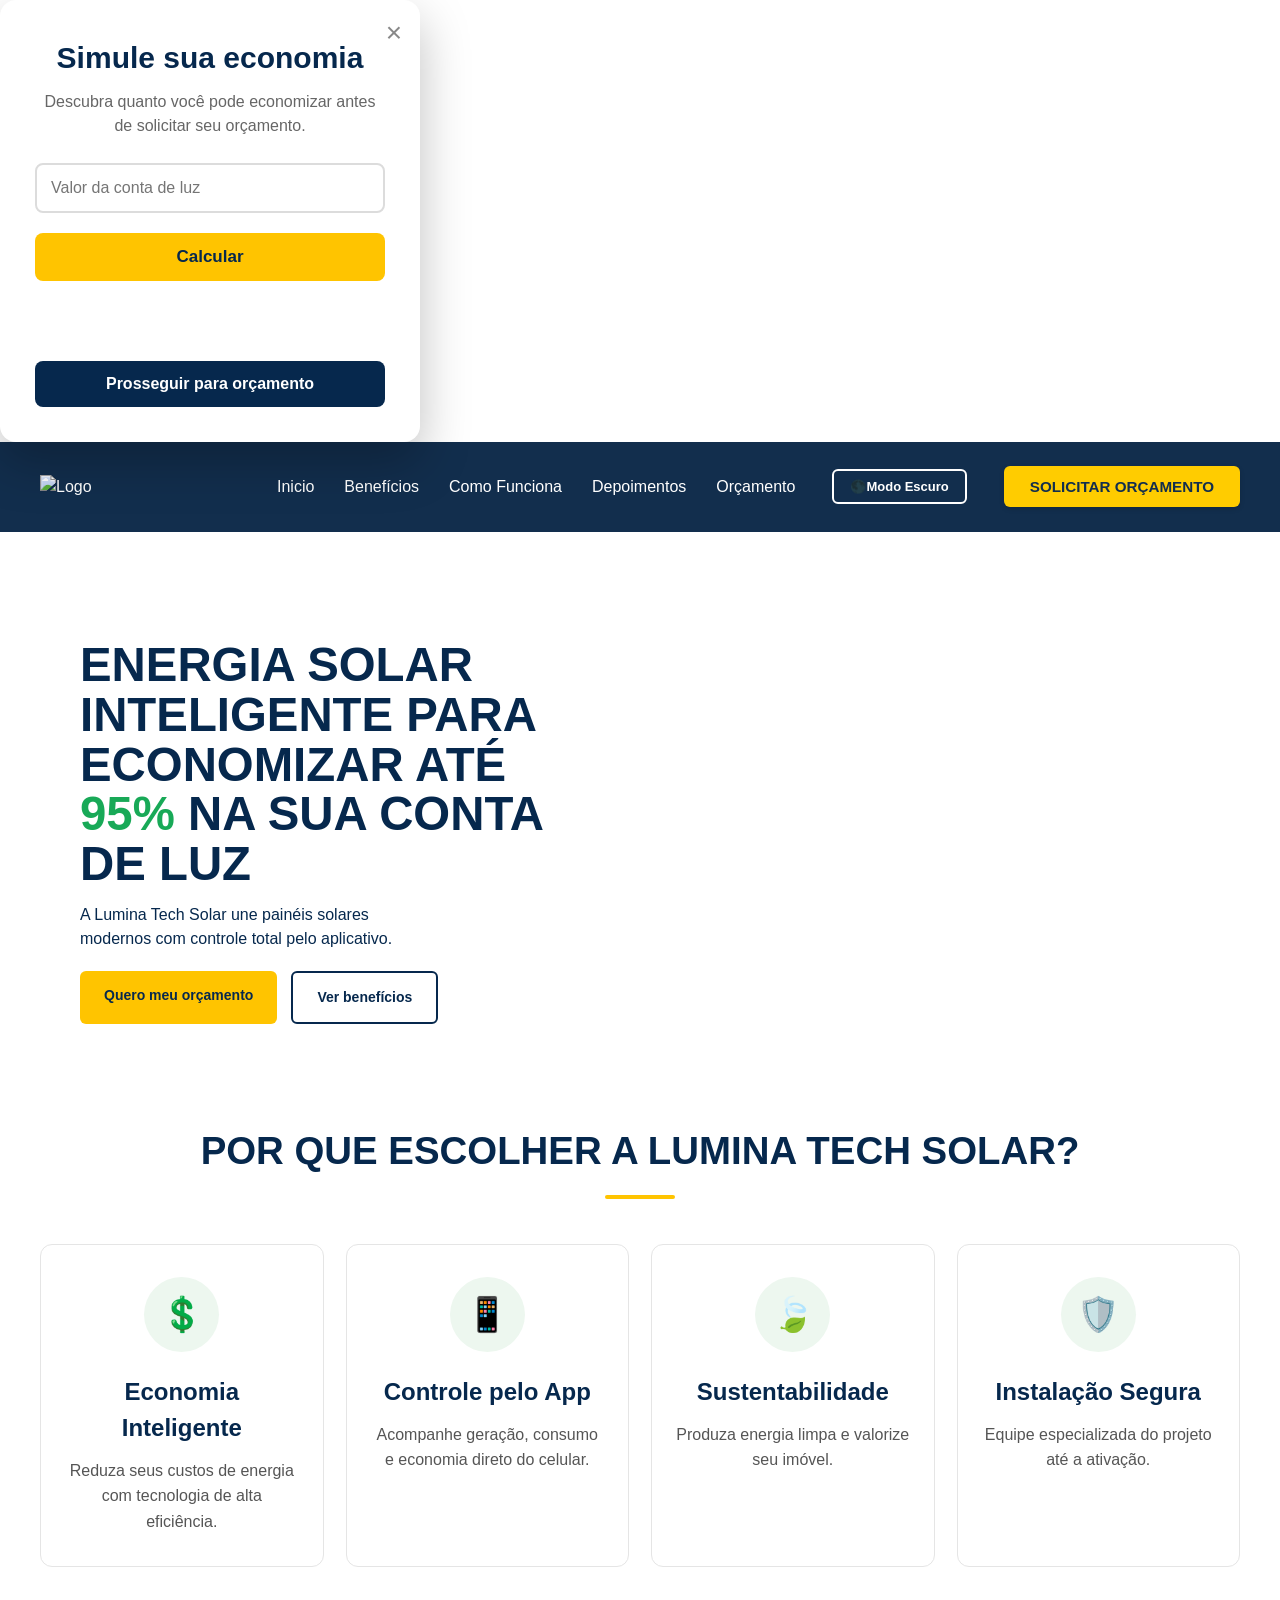
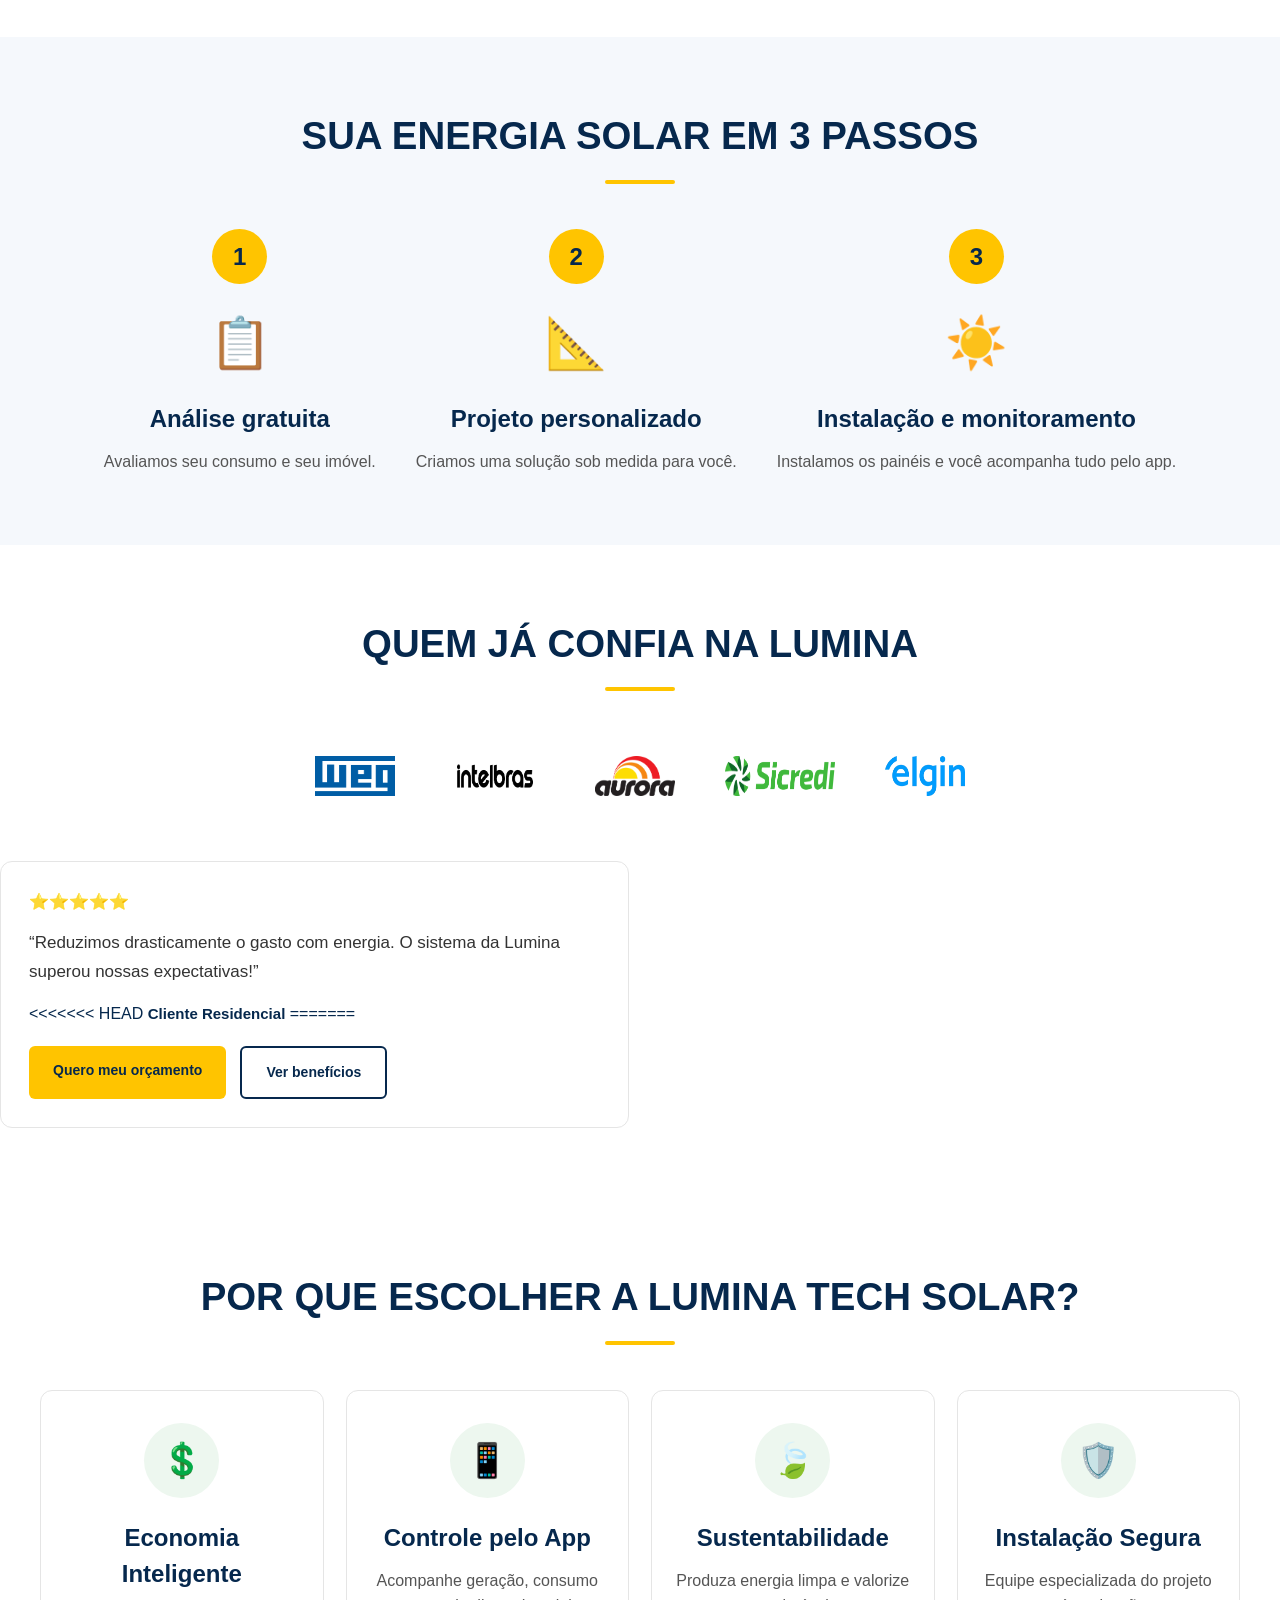
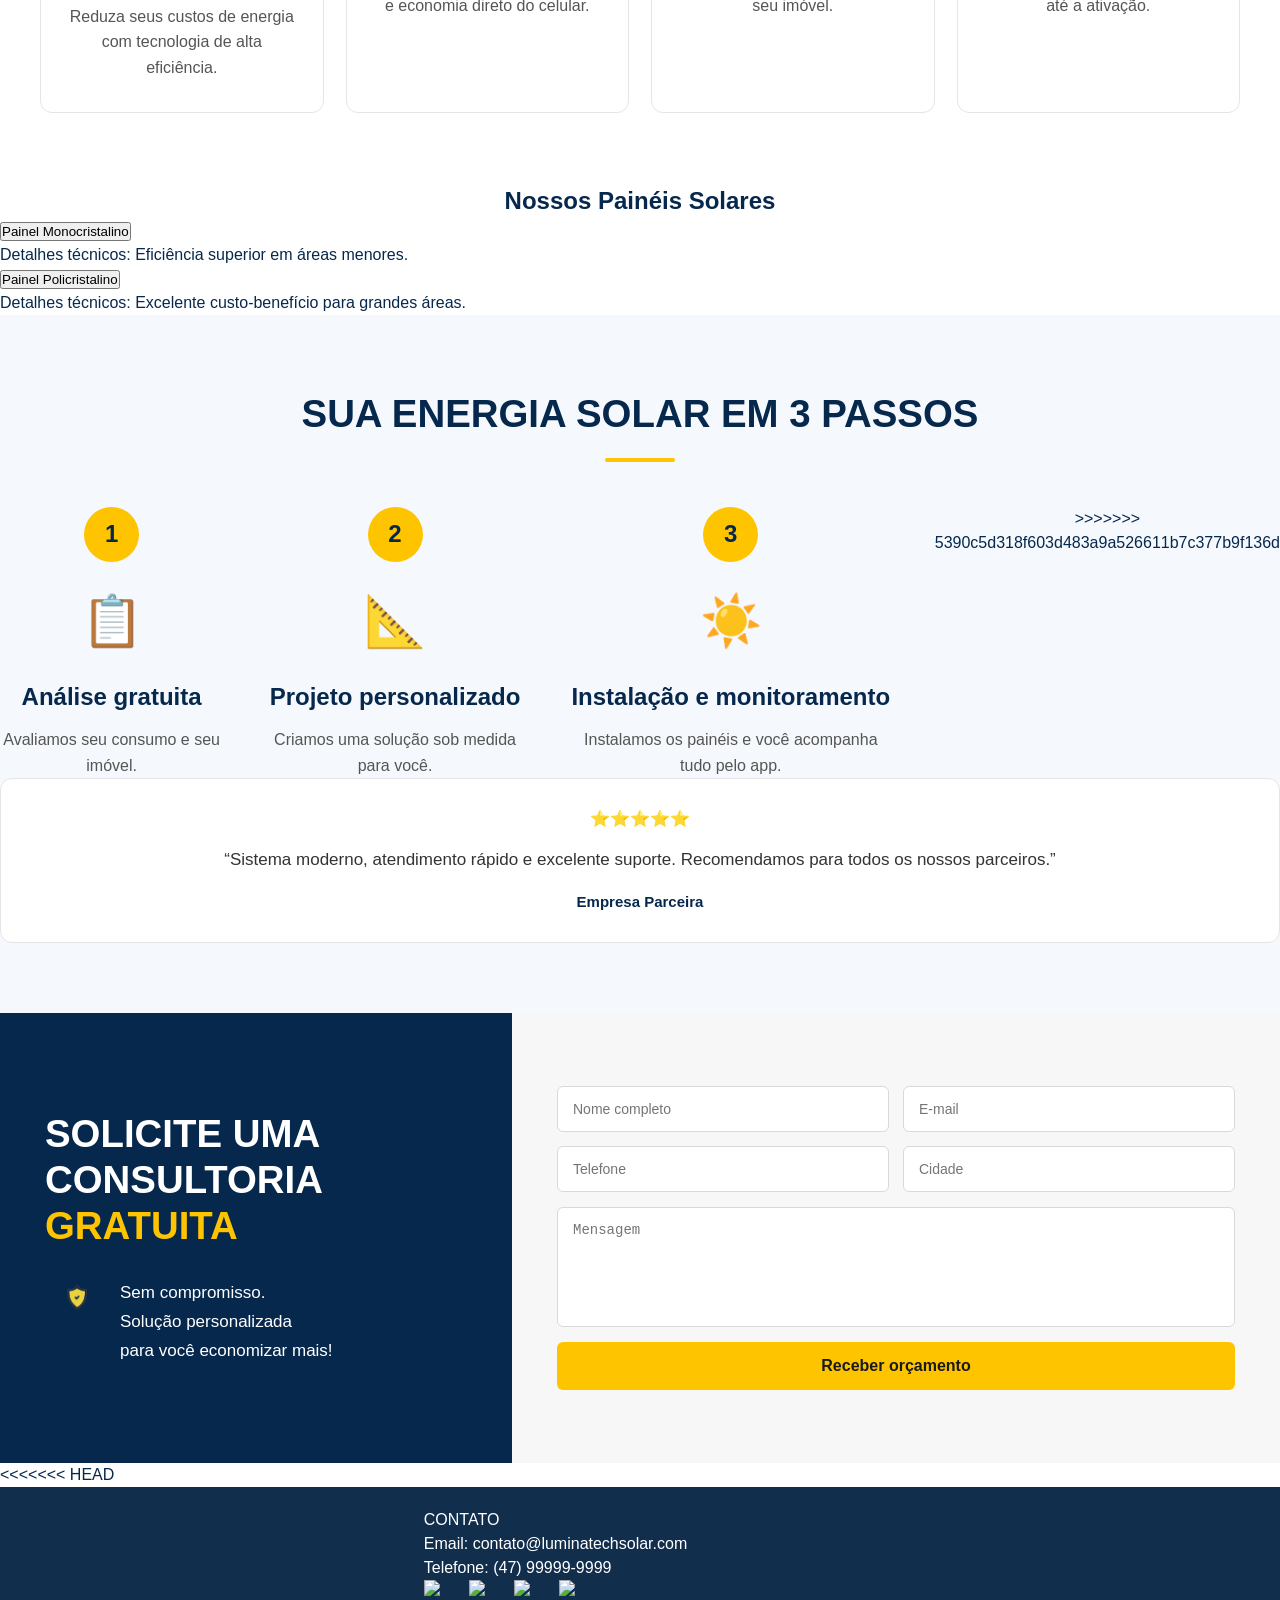
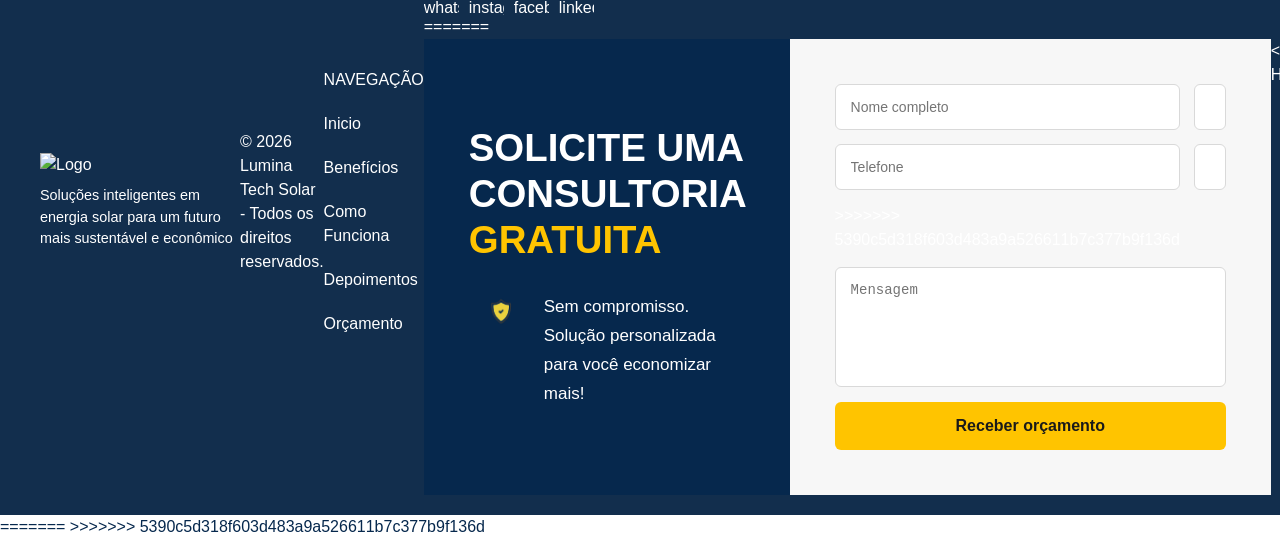
==== commit 7d1c5aaf: "Merge branch 'main' of https://github.com/AugustoWF/LUMINA-TECH-SOLAR" ====
--- a/HTML/index.html
+++ b/HTML/index.html
@@ -218,7 +218,131 @@
                     superou nossas expectativas!”
                 </p>
 
+<<<<<<< HEAD
                 <strong>Cliente Residencial</strong>
+=======
+                <div class="botoes">
+                    <a class="btn-amarelo" href="#">Quero meu orçamento</a>
+                    <a class="btn-branco" href="#">Ver benefícios</a>
+                </div>
+            </div>
+        </section>
+
+        <section class="beneficios">
+            <div class="container">
+
+                <h2>POR QUE ESCOLHER A LUMINA TECH SOLAR?</h2>
+                <div class="linha"></div>
+
+                <div class="cards-beneficios">
+
+                    <div class="card">
+                        <div class="icone">💲</div>
+                        <h3>Economia Inteligente</h3>
+                        <p>
+                            Reduza seus custos
+                            de energia com
+                            tecnologia de alta
+                            eficiência.
+                        </p>
+                    </div>
+
+                    <div class="card">
+                        <div class="icone">📱</div>
+                        <h3>Controle pelo App</h3>
+                        <p>
+                            Acompanhe geração,
+                            consumo e economia
+                            direto do celular.
+                        </p>
+                    </div>
+
+                    <div class="card">
+                        <div class="icone">🍃</div>
+                        <h3>Sustentabilidade</h3>
+                        <p>
+                            Produza energia limpa
+                            e valorize
+                            seu imóvel.
+                        </p>
+                    </div>
+
+                    <div class="card">
+                        <div class="icone">🛡️</div>
+                        <h3>Instalação Segura</h3>
+                        <p>
+                            Equipe especializada
+                            do projeto até
+                            a ativação.
+                        </p>
+                    </div>
+
+                </div>
+
+        </section>
+
+<section id="detalhes-paineis">
+    <h2 style="text-align: center;">Nossos Painéis Solares</h2>
+    
+    <div class="accordion">
+        <button class="accordion-header">Painel Monocristalino</button>
+        <div class="accordion-content">
+            <p>Detalhes técnicos: Eficiência superior em áreas menores.</p>
+        </div>
+
+        <button class="accordion-header">Painel Policristalino</button>
+        <div class="accordion-content">
+            <p>Detalhes técnicos: Excelente custo-benefício para grandes áreas.</p>
+        </div>
+    </div>
+</section>
+
+
+
+        <section class="passos">
+
+            <h2>SUA ENERGIA SOLAR EM 3 PASSOS</h2>
+            <div class="linha"></div>
+
+            <div class="etapas">
+
+                <div class="etapa">
+                    <div class="numero">1</div>
+                    <div class="icone-passo">📋</div>
+
+                    <h3>Análise gratuita</h3>
+
+                    <p>
+                        Avaliamos seu consumo
+                        e seu imóvel.
+                    </p>
+                </div>
+
+                <div class="etapa">
+                    <div class="numero">2</div>
+                    <div class="icone-passo">📐</div>
+
+                    <h3>Projeto personalizado</h3>
+
+                    <p>
+                        Criamos uma solução sob
+                        medida para você.
+                    </p>
+                </div>
+
+                <div class="etapa">
+                    <div class="numero">3</div>
+                    <div class="icone-passo">☀️</div>
+
+                    <h3>Instalação e monitoramento</h3>
+
+                    <p>
+                        Instalamos os painéis e você
+                        acompanha tudo pelo app.
+                    </p>
+                </div>
+
+>>>>>>> 5390c5d318f603d483a9a526611b7c377b9f136d
             </div>
 
             <div class="depoimento">
@@ -253,6 +377,7 @@
         </div>
     </section>
 
+<<<<<<< HEAD
     <footer>
         <div class="Final_Pagina">
             <div class="logo2"><img src="Foto/Logo.png" style="width: 200px; height: auto;" alt="Logo">
@@ -283,10 +408,36 @@
                     <img src="../Assets/linkedin.png" style="width: 35px; height: 35px; object-fit: contain;"
                         alt="linkedin">
                 </div>
-            </div>
-        </div>
+=======
+        <section class="orcamento">
+            <div class="parte-azul">
+                <div class="mensagem-parte-azul">
+                    SOLICITE UMA <br>CONSULTORIA <br><strong>GRATUITA</strong>
+                </div>
+                <div class="outra-mensagem-parte-azul">
+                    <img src="../assets/escudo_imagem.png" alt="" width="35px" height="35px">
+                    <p>Sem compromisso. <br> Solução personalizada <br> para você economizar mais!</p>
+                </div>
+            </div>
+
+        <div class="formulario">
+            <div class="campos">
+                <input type="text" placeholder="Nome completo">
+                <input type="email" placeholder="E-mail">
+                <input type="tel" placeholder="Telefone">
+                <input type="text" placeholder="Cidade">
+>>>>>>> 5390c5d318f603d483a9a526611b7c377b9f136d
+            </div>
+            <textarea placeholder="Mensagem"></textarea>
+            <button type="submit">Receber orçamento</button>
+        </div>
+<<<<<<< HEAD
     </footer>
     <script src="../JS/script.js"></script>
+=======
+    </section>
+
+>>>>>>> 5390c5d318f603d483a9a526611b7c377b9f136d
 </body>
 
 </html>
--- a/CSS/style.css
+++ b/CSS/style.css
@@ -556,6 +556,7 @@
   max-width: 200px;
 }
 
+<<<<<<< HEAD
 /* Atualização Javascript */
 
 .popup {
@@ -835,6 +836,10 @@
 
 body.dark-mode .depoimento strong {
   color: #e0e0e0;
+=======
+.logo2 img {
+  width: 200px;
+>>>>>>> 5390c5d318f603d483a9a526611b7c377b9f136d
 }
 
 @media (max-width: 768px) {
@@ -971,4 +976,54 @@
   .redes-sociais {
     justify-content: center;
   }
+}
+
+/* Estilo básico do Acordeão */
+.accordion {
+    max-width: 600px;
+    margin: 20px auto; /* Centraliza o acordeão */
+    border: 1px solid #ddd;
+    border-radius: 8px;
+    overflow: hidden;
+}
+
+.accordion-header {
+    background-color: #f8f9fa;
+    color: #333;
+    cursor: pointer;
+    padding: 15px;
+    width: 100%;
+    text-align: left;
+    border: none;
+    outline: none;
+    font-size: 18px;
+    font-weight: bold;
+    transition: 0.4s;
+    border-bottom: 1px solid #ddd;
+}
+
+.accordion-header:hover {
+    background-color: #e9ecef;
+}
+
+.accordion-content {
+    display: none; /* Esconde o conteúdo por padrão */
+    padding: 15px;
+    background-color: white;
+    border-bottom: 1px solid #ddd;
+}
+
+.accordion-header::after {
+    content: '+';
+    float: right;
+}
+
+.accordion-header.active::after {
+    content: '-';
+}
+
+.accordion-content {
+    display: none; /* Isso garante que comece fechado */
+    padding: 15px;
+    background-color: white;
 }
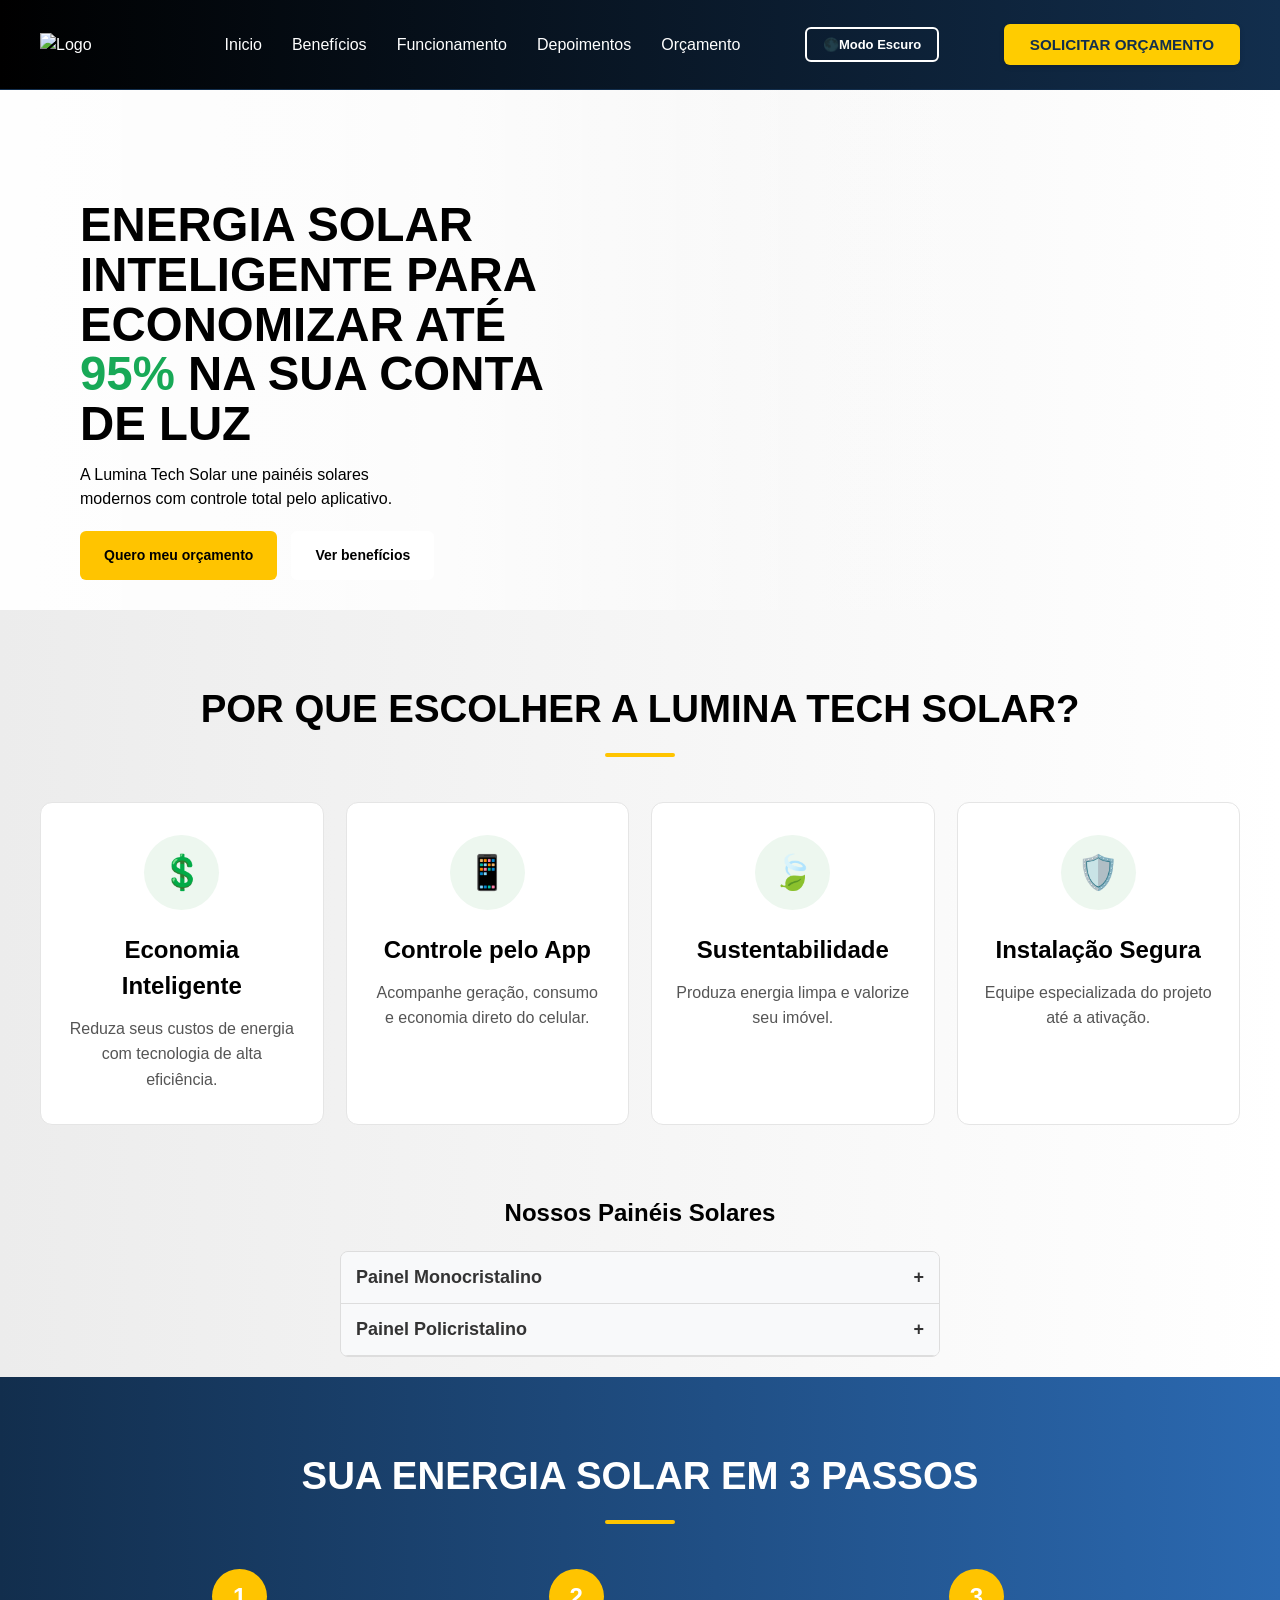
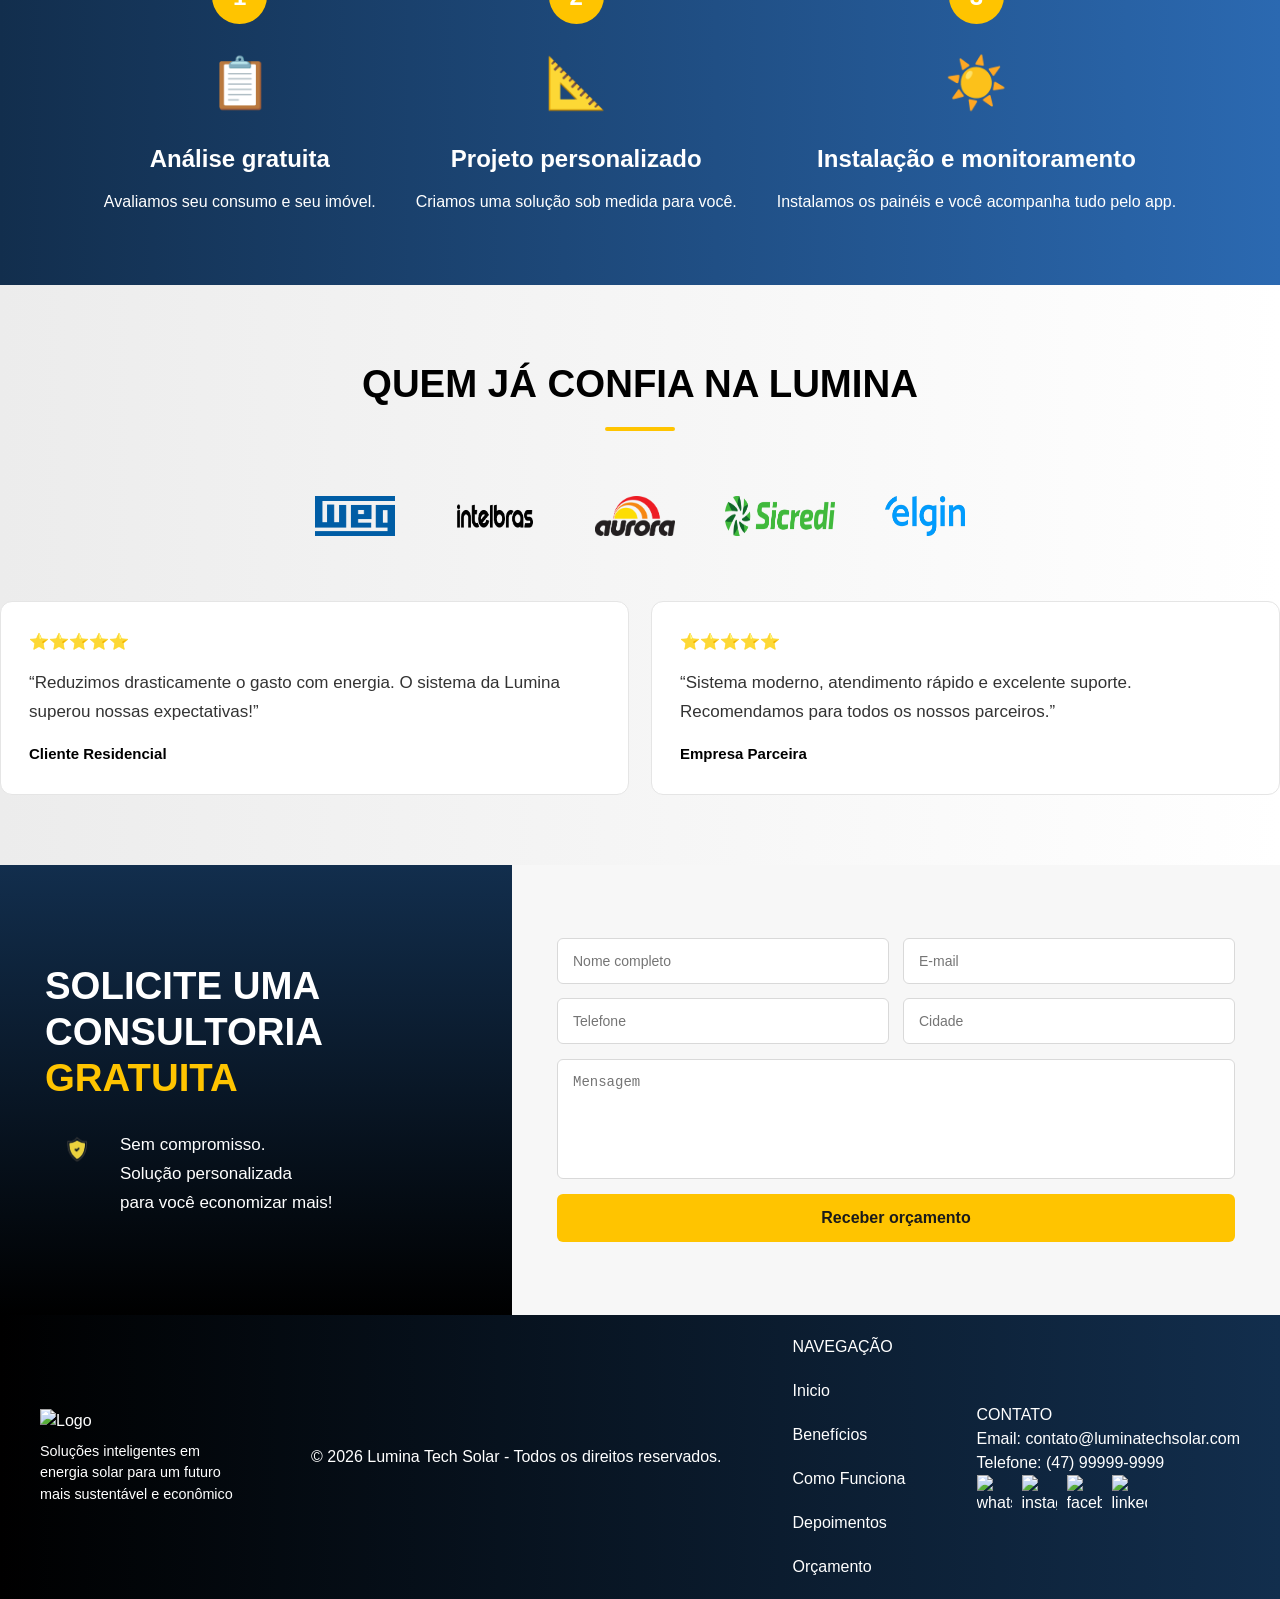
==== commit 2fb7392d: "última atualização. integrando ao site elementos de javascript como cálculo de dinheiro economizado," ====
--- a/HTML/index.html
+++ b/HTML/index.html
@@ -10,353 +10,125 @@
 <body>
 
     <div id="popup" class="popup">
-
-        <div class="popup-content">
-
-            <span id="fecharPopup">&times;</span>
-
+        <div class="popup-content"> <span id="fecharPopup">&times;</span>
             <h2>Simule sua economia</h2>
-
-            <p>
-                Descubra quanto você pode economizar antes de solicitar seu orçamento.
-            </p>
-
-            <input type="number" id="valorConta" placeholder="Valor da conta de luz">
-
-            <button id="calcular">
-                Calcular
-            </button>
-
-            <h3 id="resultado"></h3>
-
-            <button id="prosseguir">
-                Prosseguir para orçamento
-            </button>
-
+            <p> Descubra quanto você pode economizar antes de solicitar seu orçamento. </p> <input type="number"
+                id="valorConta" placeholder="Valor da conta de luz"> <button id="calcular"> Calcular </button>
+            <h3 id="resultado"></h3> <button id="prosseguir"> Prosseguir para orçamento </button>
         </div>
-
     </div>
 
     <header>
         <div class="barra_superior">
-
-            <div class="logo">
-                <img src="../Assets/luminatechsolar.png" style="width: 200px; height: auto;" alt="Logo">
+            <div class="logo"> <img src="../Assets/luminatechsolar.png" alt="Logo">
             </div>
-
             <nav>
                 <ul class="opçoes">
                     <li><a href="#">Inicio</a></li>
                     <li><a href="#">Benefícios</a></li>
-                    <li><a href="#">Como Funciona</a></li>
+                    <li><a href="#">Funcionamento</a></li>
                     <li><a href="#">Depoimentos</a></li>
                     <li><a href="#">Orçamento</a></li>
                 </ul>
             </nav>
-
-            <div class="Modo_Escuro">
-                <button class="btn-dark-mode" id="btn-theme" onclick="DarkMode()">🌑Modo Escuro</button>
-            </div>
-
-            <div class="Botao_Orçamento">
-                <button class="abrirPopup">
-                    Solicitar Orçamento
-                </button>
-            </div>
-
+            <div class="Modo_Escuro"> <button class="btn-dark-mode" id="btn-theme" onclick="DarkMode()">🌑Modo
+                    Escuro</button> </div>
+            <div class="Botao_Orçamento"> <button class="abrirPopup"> Solicitar Orçamento </button> </div>
         </div>
     </header>
 
     <section class="banner">
         <div class="texto-banner">
-            <h1>
-                ENERGIA SOLAR<br>
-                INTELIGENTE PARA<br>
-                ECONOMIZAR ATÉ<br>
-                <strong>95%</strong> NA SUA CONTA<br>
-                DE LUZ
+            <h1> ENERGIA SOLAR<br> INTELIGENTE PARA<br> ECONOMIZAR ATÉ<br> <strong>95%</strong> NA SUA CONTA<br> DE LUZ
             </h1>
-
-            <p>
-                A Lumina Tech Solar une painéis solares<br>
-                modernos com controle total pelo aplicativo.
-            </p>
-
-            <div class="botoes">
-                <a class="btn-amarelo abrirPopup" href="#">Quero meu orçamento</a>
-                <a class="btn-branco" href="#beneficios">Ver benefícios</a>
-            </div>
+            <p> A Lumina Tech Solar une painéis solares<br> modernos com controle total pelo aplicativo. </p>
+            <div class="botoes"> <a class="btn-amarelo abrirPopup" href="#">Quero meu orçamento</a> <a
+                    class="btn-branco" href="#beneficios">Ver benefícios</a> </div>
         </div>
     </section>
 
     <section class="beneficios" id="beneficios">
         <div class="container">
-
             <h2>POR QUE ESCOLHER A LUMINA TECH SOLAR?</h2>
             <div class="linha"></div>
-
             <div class="cards-beneficios">
-
                 <div class="card">
                     <div class="icone">💲</div>
                     <h3>Economia Inteligente</h3>
-                    <p>
-                        Reduza seus custos
-                        de energia com
-                        tecnologia de alta
-                        eficiência.
-                    </p>
+                    <p> Reduza seus custos de energia com tecnologia de alta eficiência. </p>
                 </div>
-
                 <div class="card">
                     <div class="icone">📱</div>
                     <h3>Controle pelo App</h3>
-                    <p>
-                        Acompanhe geração,
-                        consumo e economia
-                        direto do celular.
-                    </p>
+                    <p> Acompanhe geração, consumo e economia direto do celular. </p>
                 </div>
-
                 <div class="card">
                     <div class="icone">🍃</div>
                     <h3>Sustentabilidade</h3>
-                    <p>
-                        Produza energia limpa
-                        e valorize
-                        seu imóvel.
-                    </p>
+                    <p> Produza energia limpa e valorize seu imóvel. </p>
                 </div>
-
                 <div class="card">
                     <div class="icone">🛡️</div>
                     <h3>Instalação Segura</h3>
-                    <p>
-                        Equipe especializada
-                        do projeto até
-                        a ativação.
-                    </p>
+                    <p> Equipe especializada do projeto até a ativação. </p>
                 </div>
+            </div>
+    </section>
 
+    <section id="detalhes-paineis">
+        <h2 style="text-align: center;">Nossos Painéis Solares</h2>
+
+        <div class="accordion">
+            <button class="accordion-header">Painel Monocristalino</button>
+            <div class="accordion-content">
+                <p>Detalhes técnicos: Eficiência superior em áreas menores.</p>
             </div>
 
+            <button class="accordion-header">Painel Policristalino</button>
+            <div class="accordion-content">
+                <p>Detalhes técnicos: Excelente custo-benefício para grandes áreas.</p>
+            </div>
+        </div>
     </section>
-
-
 
     <section class="passos" id="passos">
         <h2>SUA ENERGIA SOLAR EM 3 PASSOS</h2>
         <div class="linha"></div>
-
         <div class="etapas">
-
             <div class="etapa">
                 <div class="numero">1</div>
                 <div class="icone-passo">📋</div>
-
                 <h3>Análise gratuita</h3>
-
-                <p>
-                    Avaliamos seu consumo
-                    e seu imóvel.
-                </p>
+                <p> Avaliamos seu consumo e seu imóvel. </p>
             </div>
-
             <div class="etapa">
                 <div class="numero">2</div>
                 <div class="icone-passo">📐</div>
-
                 <h3>Projeto personalizado</h3>
-
-                <p>
-                    Criamos uma solução sob
-                    medida para você.
-                </p>
+                <p> Criamos uma solução sob medida para você. </p>
             </div>
-
             <div class="etapa">
                 <div class="numero">3</div>
                 <div class="icone-passo">☀️</div>
-
                 <h3>Instalação e monitoramento</h3>
-
-                <p>
-                    Instalamos os painéis e você
-                    acompanha tudo pelo app.
-                </p>
+                <p> Instalamos os painéis e você acompanha tudo pelo app. </p>
             </div>
-
         </div>
-
     </section>
 
-
-
     <section class="clientes">
-
         <h2>QUEM JÁ CONFIA NA LUMINA</h2>
         <div class="linha"></div>
-
-        <div class="logos">
-
-            <img src="../assets/weg_logo.png" alt="WEG" width="80px" height="40px">
-            <img src="../assets/intelbras_logo.png" alt="Intelbras" width="100px" height="80px">
-            <img src="../assets/aurora_logo.png" alt="Aurora" width="80px" height="40px">
-            <img src="../assets/sicredi_logo.png" alt="Sicredi" width="110px" height="40px">
-            <img src="../assets/elgin_logo.png" alt="Elgin" width="80px" height="40px">
-
-        </div>
-
+        <div class="logos"> <img src="../assets/weg_logo.png" alt="WEG" width="80px" height="40px"> <img
+                src="../assets/intelbras_logo.png" alt="Intelbras" width="100px" height="80px"> <img
+                src="../assets/aurora_logo.png" alt="Aurora" width="80px" height="40px"> <img
+                src="../assets/sicredi_logo.png" alt="Sicredi" width="110px" height="40px"> <img
+                src="../assets/elgin_logo.png" alt="Elgin" width="80px" height="40px"> </div>
         <div class="depoimentos">
-
-            <div class="depoimento">
-                ⭐⭐⭐⭐⭐
-
-                <p>
-                    “Reduzimos drasticamente o gasto
-                    com energia. O sistema da Lumina
-                    superou nossas expectativas!”
-                </p>
-
-<<<<<<< HEAD
-                <strong>Cliente Residencial</strong>
-=======
-                <div class="botoes">
-                    <a class="btn-amarelo" href="#">Quero meu orçamento</a>
-                    <a class="btn-branco" href="#">Ver benefícios</a>
-                </div>
-            </div>
-        </section>
-
-        <section class="beneficios">
-            <div class="container">
-
-                <h2>POR QUE ESCOLHER A LUMINA TECH SOLAR?</h2>
-                <div class="linha"></div>
-
-                <div class="cards-beneficios">
-
-                    <div class="card">
-                        <div class="icone">💲</div>
-                        <h3>Economia Inteligente</h3>
-                        <p>
-                            Reduza seus custos
-                            de energia com
-                            tecnologia de alta
-                            eficiência.
-                        </p>
-                    </div>
-
-                    <div class="card">
-                        <div class="icone">📱</div>
-                        <h3>Controle pelo App</h3>
-                        <p>
-                            Acompanhe geração,
-                            consumo e economia
-                            direto do celular.
-                        </p>
-                    </div>
-
-                    <div class="card">
-                        <div class="icone">🍃</div>
-                        <h3>Sustentabilidade</h3>
-                        <p>
-                            Produza energia limpa
-                            e valorize
-                            seu imóvel.
-                        </p>
-                    </div>
-
-                    <div class="card">
-                        <div class="icone">🛡️</div>
-                        <h3>Instalação Segura</h3>
-                        <p>
-                            Equipe especializada
-                            do projeto até
-                            a ativação.
-                        </p>
-                    </div>
-
-                </div>
-
-        </section>
-
-<section id="detalhes-paineis">
-    <h2 style="text-align: center;">Nossos Painéis Solares</h2>
-    
-    <div class="accordion">
-        <button class="accordion-header">Painel Monocristalino</button>
-        <div class="accordion-content">
-            <p>Detalhes técnicos: Eficiência superior em áreas menores.</p>
-        </div>
-
-        <button class="accordion-header">Painel Policristalino</button>
-        <div class="accordion-content">
-            <p>Detalhes técnicos: Excelente custo-benefício para grandes áreas.</p>
-        </div>
-    </div>
-</section>
-
-
-
-        <section class="passos">
-
-            <h2>SUA ENERGIA SOLAR EM 3 PASSOS</h2>
-            <div class="linha"></div>
-
-            <div class="etapas">
-
-                <div class="etapa">
-                    <div class="numero">1</div>
-                    <div class="icone-passo">📋</div>
-
-                    <h3>Análise gratuita</h3>
-
-                    <p>
-                        Avaliamos seu consumo
-                        e seu imóvel.
-                    </p>
-                </div>
-
-                <div class="etapa">
-                    <div class="numero">2</div>
-                    <div class="icone-passo">📐</div>
-
-                    <h3>Projeto personalizado</h3>
-
-                    <p>
-                        Criamos uma solução sob
-                        medida para você.
-                    </p>
-                </div>
-
-                <div class="etapa">
-                    <div class="numero">3</div>
-                    <div class="icone-passo">☀️</div>
-
-                    <h3>Instalação e monitoramento</h3>
-
-                    <p>
-                        Instalamos os painéis e você
-                        acompanha tudo pelo app.
-                    </p>
-                </div>
-
->>>>>>> 5390c5d318f603d483a9a526611b7c377b9f136d
-            </div>
-
-            <div class="depoimento">
-                ⭐⭐⭐⭐⭐
-
-                <p>
-                    “Sistema moderno, atendimento rápido
-                    e excelente suporte. Recomendamos
-                    para todos os nossos parceiros.”
-                </p>
-
-                <strong>Empresa Parceira</strong>
-            </div>
-
+            <div class="depoimento"> ⭐⭐⭐⭐⭐ <p> “Reduzimos drasticamente o gasto com energia. O sistema da Lumina superou
+                    nossas expectativas!” </p> <strong>Cliente Residencial</strong> </div>
+            <div class="depoimento"> ⭐⭐⭐⭐⭐ <p> “Sistema moderno, atendimento rápido e excelente suporte. Recomendamos
+                    para todos os nossos parceiros.” </p> <strong>Empresa Parceira</strong> </div>
         </div>
         </div>
     </section>
@@ -370,17 +142,26 @@
             </div>
         </div>
         <div class="formulario">
-            <div class="campos"> <input type="text" placeholder="Nome completo"> <input type="email"
-                    placeholder="E-mail"> <input type="tel" placeholder="Telefone"> <input type="text"
-                    placeholder="Cidade"> </div> <textarea placeholder="Mensagem"></textarea> <button
-                type="submit">Receber orçamento</button>
+
+            <div class="campos">
+                <input id="nome" type="text" placeholder="Nome completo">
+                <input id="email" type="email" placeholder="E-mail">
+                <input id="telefone" type="tel" placeholder="Telefone">
+                <input id="cidade" type="text" placeholder="Cidade">
+            </div>
+
+            <textarea placeholder="Mensagem"></textarea>
+
+            <button id="btnEnviar" type="submit">
+                Receber orçamento
+            </button>
+
         </div>
     </section>
 
-<<<<<<< HEAD
     <footer>
         <div class="Final_Pagina">
-            <div class="logo2"><img src="Foto/Logo.png" style="width: 200px; height: auto;" alt="Logo">
+            <div class="logo2"><img src="../Assets/luminatechsolar.png" alt="Logo">
                 <p>Soluções inteligentes em energia solar para um futuro mais sustentável e econômico</p>
             </div>
             <p>© 2026 Lumina Tech Solar - Todos os direitos reservados.</p>
@@ -392,52 +173,22 @@
                 <li><a href="#">Depoimentos</a></li>
                 <li><a href="#">Orçamento</a></li>
             </ul>
-
-
             <div class="contato">
                 <p>CONTATO</p>
                 <p>Email: contato@luminatechsolar.com</p>
                 <p>Telefone: (47) 99999-9999</p>
-                <div class="redes-sociais">
-                    <img src="../Assets/whatsapp.png" style="width: 35px; height: 35px; object-fit: contain;"
-                        alt="whatsapp">
-                    <img src="../Assets/instagram.png" style="width: 35px; height: 35px; object-fit: contain;"
-                        alt="instagram">
-                    <img src="../Assets/facebook.png" style="width: 35px; height: 35px; object-fit: contain;"
-                        alt="facebook">
-                    <img src="../Assets/linkedin.png" style="width: 35px; height: 35px; object-fit: contain;"
-                        alt="linkedin">
-                </div>
-=======
-        <section class="orcamento">
-            <div class="parte-azul">
-                <div class="mensagem-parte-azul">
-                    SOLICITE UMA <br>CONSULTORIA <br><strong>GRATUITA</strong>
-                </div>
-                <div class="outra-mensagem-parte-azul">
-                    <img src="../assets/escudo_imagem.png" alt="" width="35px" height="35px">
-                    <p>Sem compromisso. <br> Solução personalizada <br> para você economizar mais!</p>
-                </div>
+                <div class="redes-sociais"> <img src="../Assets/whatsapp.png"
+                        style="width: 35px; height: 35px; object-fit: contain;" alt="whatsapp"> <img
+                        src="../Assets/instagram.png" style="width: 35px; height: 35px; object-fit: contain;"
+                        alt="instagram"> <img src="../Assets/facebook.png"
+                        style="width: 35px; height: 35px; object-fit: contain;" alt="facebook"> <img
+                        src="../Assets/linkedin.png" style="width: 35px; height: 35px; object-fit: contain;"
+                        alt="linkedin"> </div>
             </div>
+        </div>
+    </footer>
 
-        <div class="formulario">
-            <div class="campos">
-                <input type="text" placeholder="Nome completo">
-                <input type="email" placeholder="E-mail">
-                <input type="tel" placeholder="Telefone">
-                <input type="text" placeholder="Cidade">
->>>>>>> 5390c5d318f603d483a9a526611b7c377b9f136d
-            </div>
-            <textarea placeholder="Mensagem"></textarea>
-            <button type="submit">Receber orçamento</button>
-        </div>
-<<<<<<< HEAD
-    </footer>
     <script src="../JS/script.js"></script>
-=======
-    </section>
-
->>>>>>> 5390c5d318f603d483a9a526611b7c377b9f136d
 </body>
 
 </html>
--- a/CSS/style.css
+++ b/CSS/style.css
@@ -9,8 +9,8 @@
 /* VARIÁVEIS */
 
 :root {
-  --azul: #06284d;
-  --azul-claro: #f5f8fc;
+  --azul: linear-gradient(to right, #000000, #122E4D);
+  --azul-claro: linear-gradient(to right, #122E4D, #2b69b1);
   --amarelo: #ffc400;
   --verde: #18a957;
   --cinza: #555;
@@ -32,7 +32,7 @@
 
 body {
   font-family: Arial, Helvetica, sans-serif;
-  background: var(--branco);
+  background: linear-gradient(to right, #ececec, #ffffff);
   color: var(--azul);
 
   line-height: 1.5;
@@ -49,11 +49,17 @@
 /* TÍTULOS */
 
 .beneficios h2,
-.passos h2,
 .clientes h2 {
   font-size: clamp(26px, 3vw, 42px);
   font-weight: 900;
-  color: var(--azul);
+  color: black;
+  text-align: center;
+}
+
+.passos h2{
+  color: var(--branco);
+  font-size: clamp(26px, 3vw, 42px);
+  font-weight: 900;
   text-align: center;
 }
 
@@ -203,12 +209,17 @@
 
 .beneficios,
 .clientes {
-  background: var(--branco);
+  background: linear-gradient(to right, #ececec, #ffffff);
 }
 
 .passos {
   background: var(--azul-claro);
   text-align: center;
+  color: var(--branco);
+}
+
+.passos p{
+  color: var(--branco);
 }
 
 /* CARDS */
@@ -263,9 +274,15 @@
   font-size: 24px;
 }
 
-.card p,
+.card p{
+  color: var(--cinza);
+
+  font-size: 16px;
+  line-height: 1.6;
+}
+
 .etapa p {
-  color: var(--cinza);
+  color: var(--branco);
 
   font-size: 16px;
   line-height: 1.6;
@@ -364,8 +381,7 @@
 .parte-azul {
   width: 40%;
   padding: 50px 45px;
-
-  background: var(--azul);
+  background: linear-gradient(to top, #000000, #122E4D);
 }
 
 .formulario {
@@ -440,7 +456,7 @@
 
 .barra_superior {
     font-family: 'Arial', sans-serif;
-    background-color: #122E4D;
+    background: var(--azul);
     color: white;
     padding: 0 40px;
     display: flex;
@@ -458,6 +474,7 @@
 
 .logo img {
   width: auto;
+  width: 120px;
 }
 
 .logo:hover {
@@ -507,13 +524,12 @@
 
 .Final_Pagina {
     font-family: 'Arial', sans-serif;
-    background-color: #122E4D;
+    background: var(--azul);
     color: white;
     padding: 20px 40px;
     display: flex;
     justify-content: space-between;
     align-items: center;
-    border-top: 1px solid #122E4D;
 }
 
 .Final_Pagina .navegaçao {
@@ -542,6 +558,11 @@
     align-items: center;
 }
 
+.logo2 img{
+  width: 200px;
+  height: auto;
+}
+
 .Final_Pagina .logo2 {
     display: flex;
     flex-direction: column;
@@ -556,7 +577,6 @@
   max-width: 200px;
 }
 
-<<<<<<< HEAD
 /* Atualização Javascript */
 
 .popup {
@@ -736,11 +756,15 @@
 body.dark-mode,
 body.dark-mode .barra_superior,
 body.dark-mode .passos,
-body.dark-mode .parte-azul,
 body.dark-mode .Final_Pagina,
 body.dark-mode .popup-content{
-  background: #121212;
-  border-top: #121212;
+  background: linear-gradient(to right, #000000, #121212);
+  border-bottom: #121212;
+  color: #e0e0e0;
+}
+
+body.dark-mode .parte-azul{
+  background: linear-gradient(to top, #000000, #121212);
   border-bottom: #121212;
   color: #e0e0e0;
 }
@@ -755,20 +779,19 @@
 /* Fundo da parte dos Cards */
 body.dark-mode .beneficios,
 body.dark-mode .clientes{
-  background: #1a1a1a;
-  border-top: #121212;
+  background: linear-gradient(to right, #000000, #1a1a1a);
 }
 
 /* Fundo dos cards */
 body.dark-mode .card,
 body.dark-mode .depoimento,
 body.dark-mode #prosseguir {
-  background: #2a2a2a;
+  background: #1b1b1b;
   border-color: #3a3a3a;
 }
 
 body.dark-mode .card .icone{
-  background: #121212;
+  background: linear-gradient(to right, #000000, #121212);
 }
 
 /* Letras do Card */
@@ -807,14 +830,14 @@
 
 /* Botão "Ver Beneficios" */
 body.dark-mode .btn-branco {
-  background: #2a2a2a;
+  background: linear-gradient(to right, #000000, #2a2a2a);;
   color: #e0e0e0;
   border-color: #555;
 }
 
 /* Formulario */
 body.dark-mode .formulario {
-  background: #1e1e1e;
+  background: linear-gradient(to right, #000000, #1e1e1e);
 }
 
 body.dark-mode .campos input,
@@ -836,10 +859,70 @@
 
 body.dark-mode .depoimento strong {
   color: #e0e0e0;
-=======
-.logo2 img {
-  width: 200px;
->>>>>>> 5390c5d318f603d483a9a526611b7c377b9f136d
+}
+
+/* Acordeão Dark Mode */
+body.dark-mode .accordion-header {
+    background: linear-gradient(to right, #000000, #2a2a2a);;
+    color: #e0e0e0;
+    border-color: #444;
+}
+
+body.dark-mode .accordion-content {
+    background: linear-gradient(to right, #000000, #1e1e1e);;
+    color: #ccc;
+}
+
+/* Estilo básico do Acordeão */
+.accordion {
+    max-width: 600px;
+    margin: 20px auto;
+    border: 1px solid #ddd;
+    border-radius: 8px;
+    overflow: hidden;
+}
+
+/* HEADER */
+.accordion-header {
+    background-color: #f8f9fa;
+    color: #333;
+    cursor: pointer;
+    padding: 15px;
+    width: 100%;
+    text-align: left;
+    border: none;
+    font-size: 18px;
+    font-weight: bold;
+    transition: 0.3s;
+    border-bottom: 1px solid #ddd;
+}
+
+.accordion-header:hover {
+    background-color: #e9ecef;
+}
+
+/* ÍCONE */
+.accordion-header::after {
+    content: '+';
+    float: right;
+}
+
+.accordion-header.active::after {
+    content: '-';
+}
+
+/* CONTENT (ANIMAÇÃO REAL) */
+.accordion-content {
+    max-height: 0;
+    overflow: hidden;
+    padding: 0 15px;
+    background-color: white;
+    transition: max-height 0.3s ease, padding 0.3s ease;
+}
+
+.accordion-content.open {
+    max-height: 200px;
+    padding: 15px;
 }
 
 @media (max-width: 768px) {
@@ -976,54 +1059,14 @@
   .redes-sociais {
     justify-content: center;
   }
-}
-
-/* Estilo básico do Acordeão */
-.accordion {
-    max-width: 600px;
-    margin: 20px auto; /* Centraliza o acordeão */
-    border: 1px solid #ddd;
-    border-radius: 8px;
-    overflow: hidden;
-}
-
-.accordion-header {
-    background-color: #f8f9fa;
-    color: #333;
-    cursor: pointer;
-    padding: 15px;
-    width: 100%;
-    text-align: left;
-    border: none;
-    outline: none;
-    font-size: 18px;
-    font-weight: bold;
-    transition: 0.4s;
-    border-bottom: 1px solid #ddd;
-}
-
-.accordion-header:hover {
-    background-color: #e9ecef;
-}
-
-.accordion-content {
-    display: none; /* Esconde o conteúdo por padrão */
-    padding: 15px;
-    background-color: white;
-    border-bottom: 1px solid #ddd;
-}
-
-.accordion-header::after {
-    content: '+';
-    float: right;
-}
-
-.accordion-header.active::after {
-    content: '-';
-}
-
-.accordion-content {
-    display: none; /* Isso garante que comece fechado */
-    padding: 15px;
-    background-color: white;
+
+  /* ACORDEÃO */
+    .accordion-header {
+    font-size: 16px;
+    padding: 18px;
+  }
+
+  .accordion-content {
+    font-size: 14px;
+  }
 }
